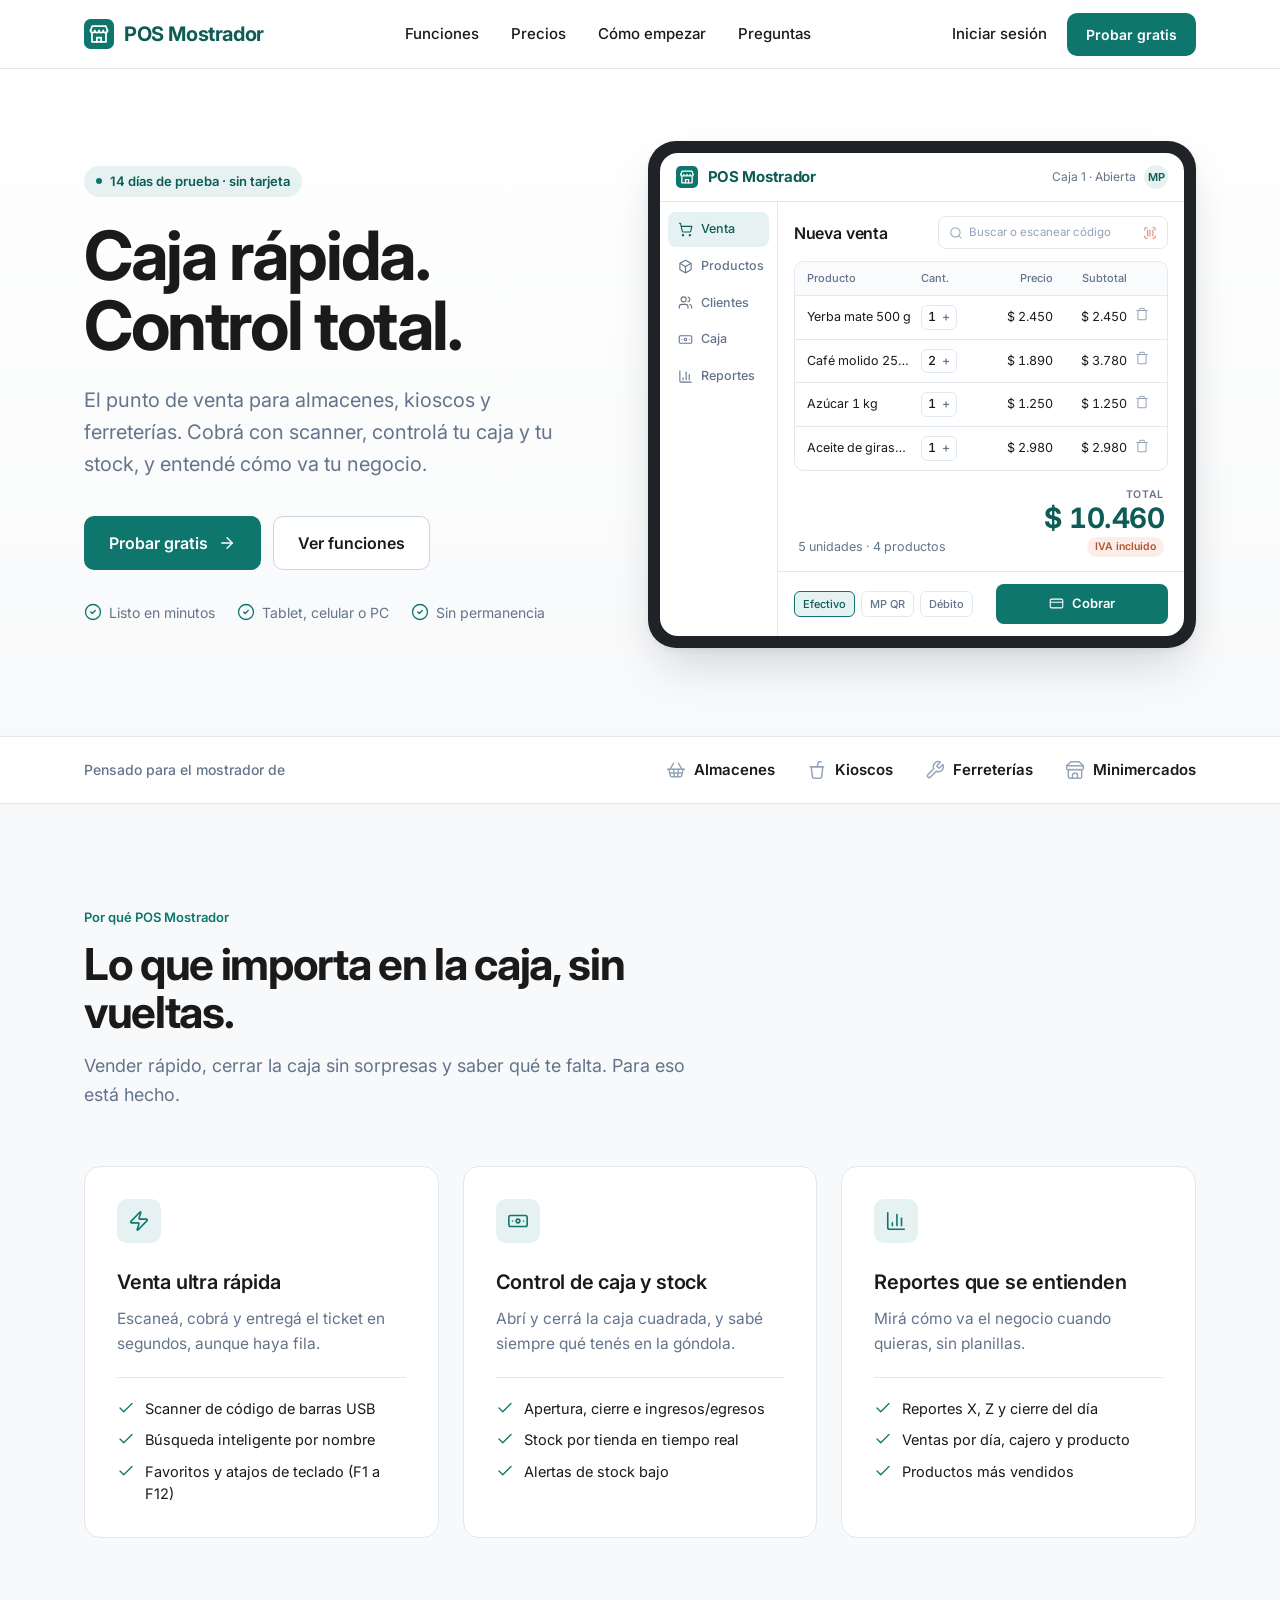
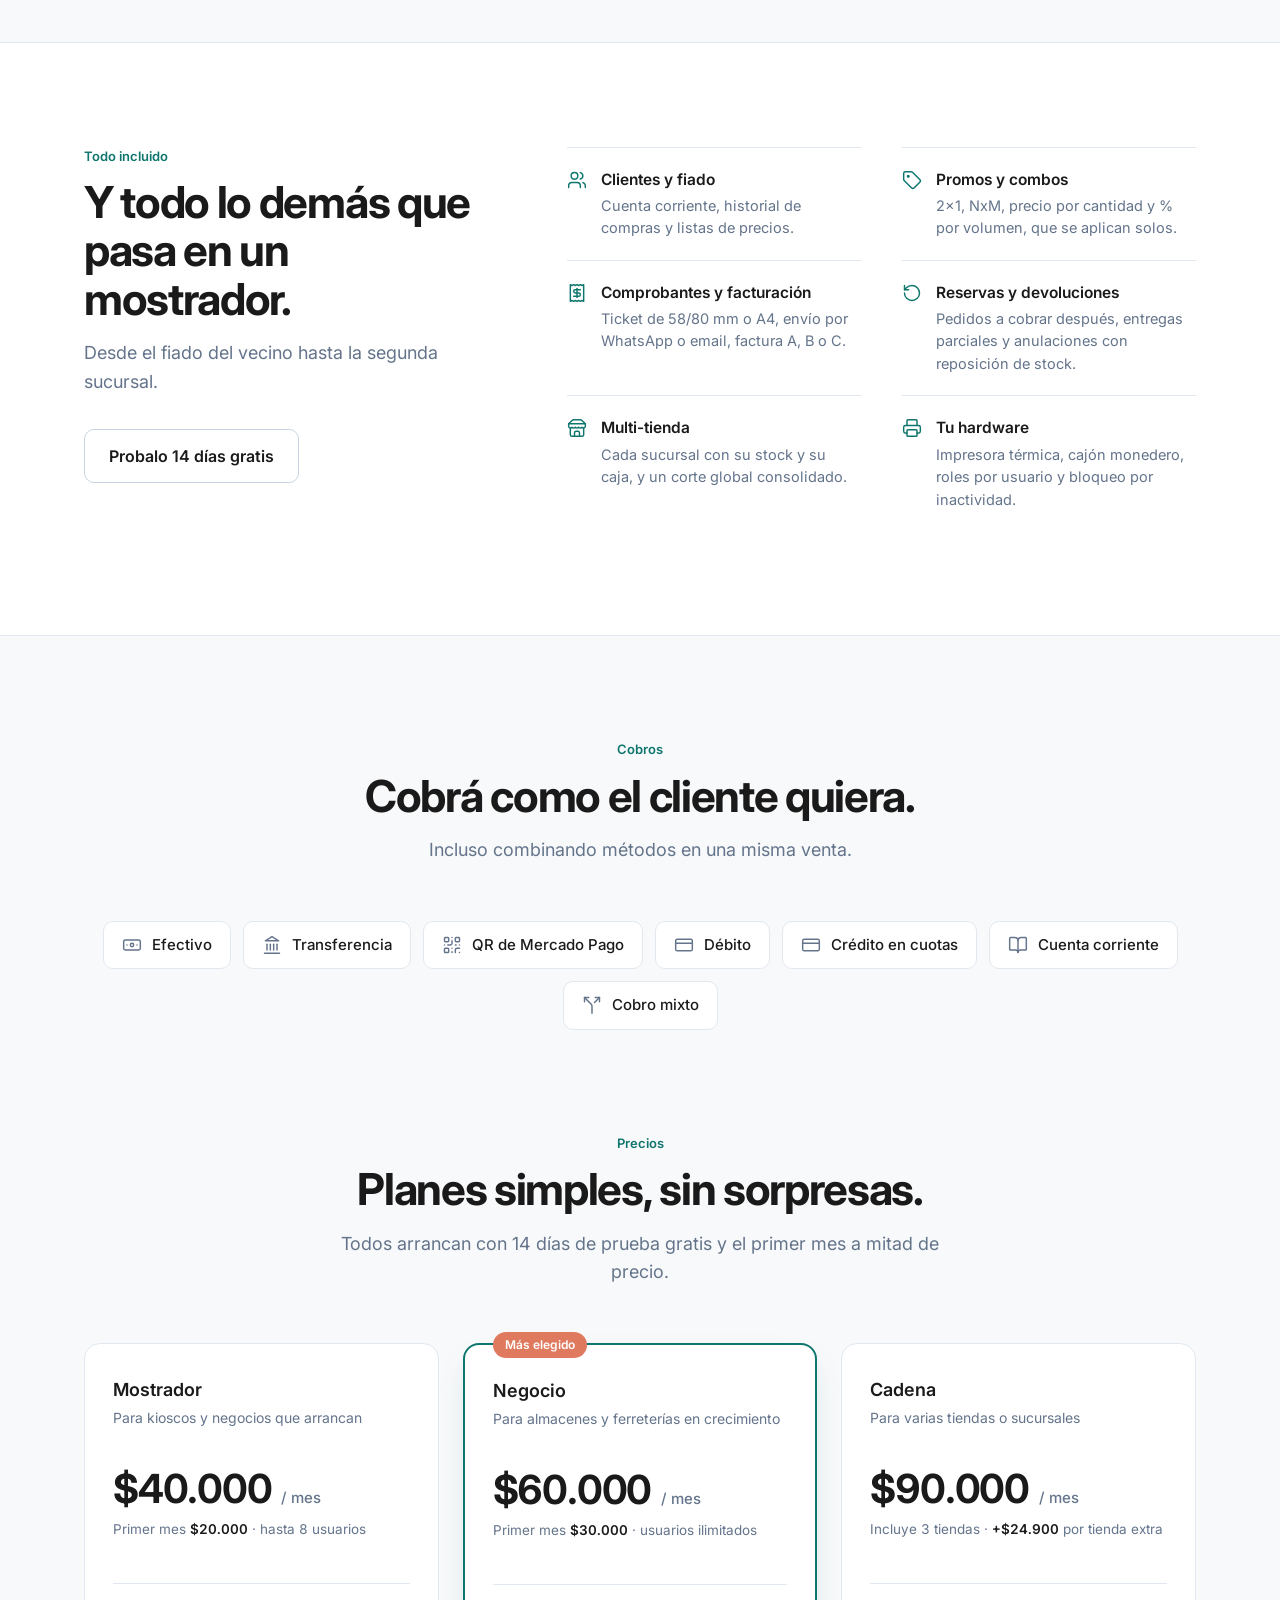
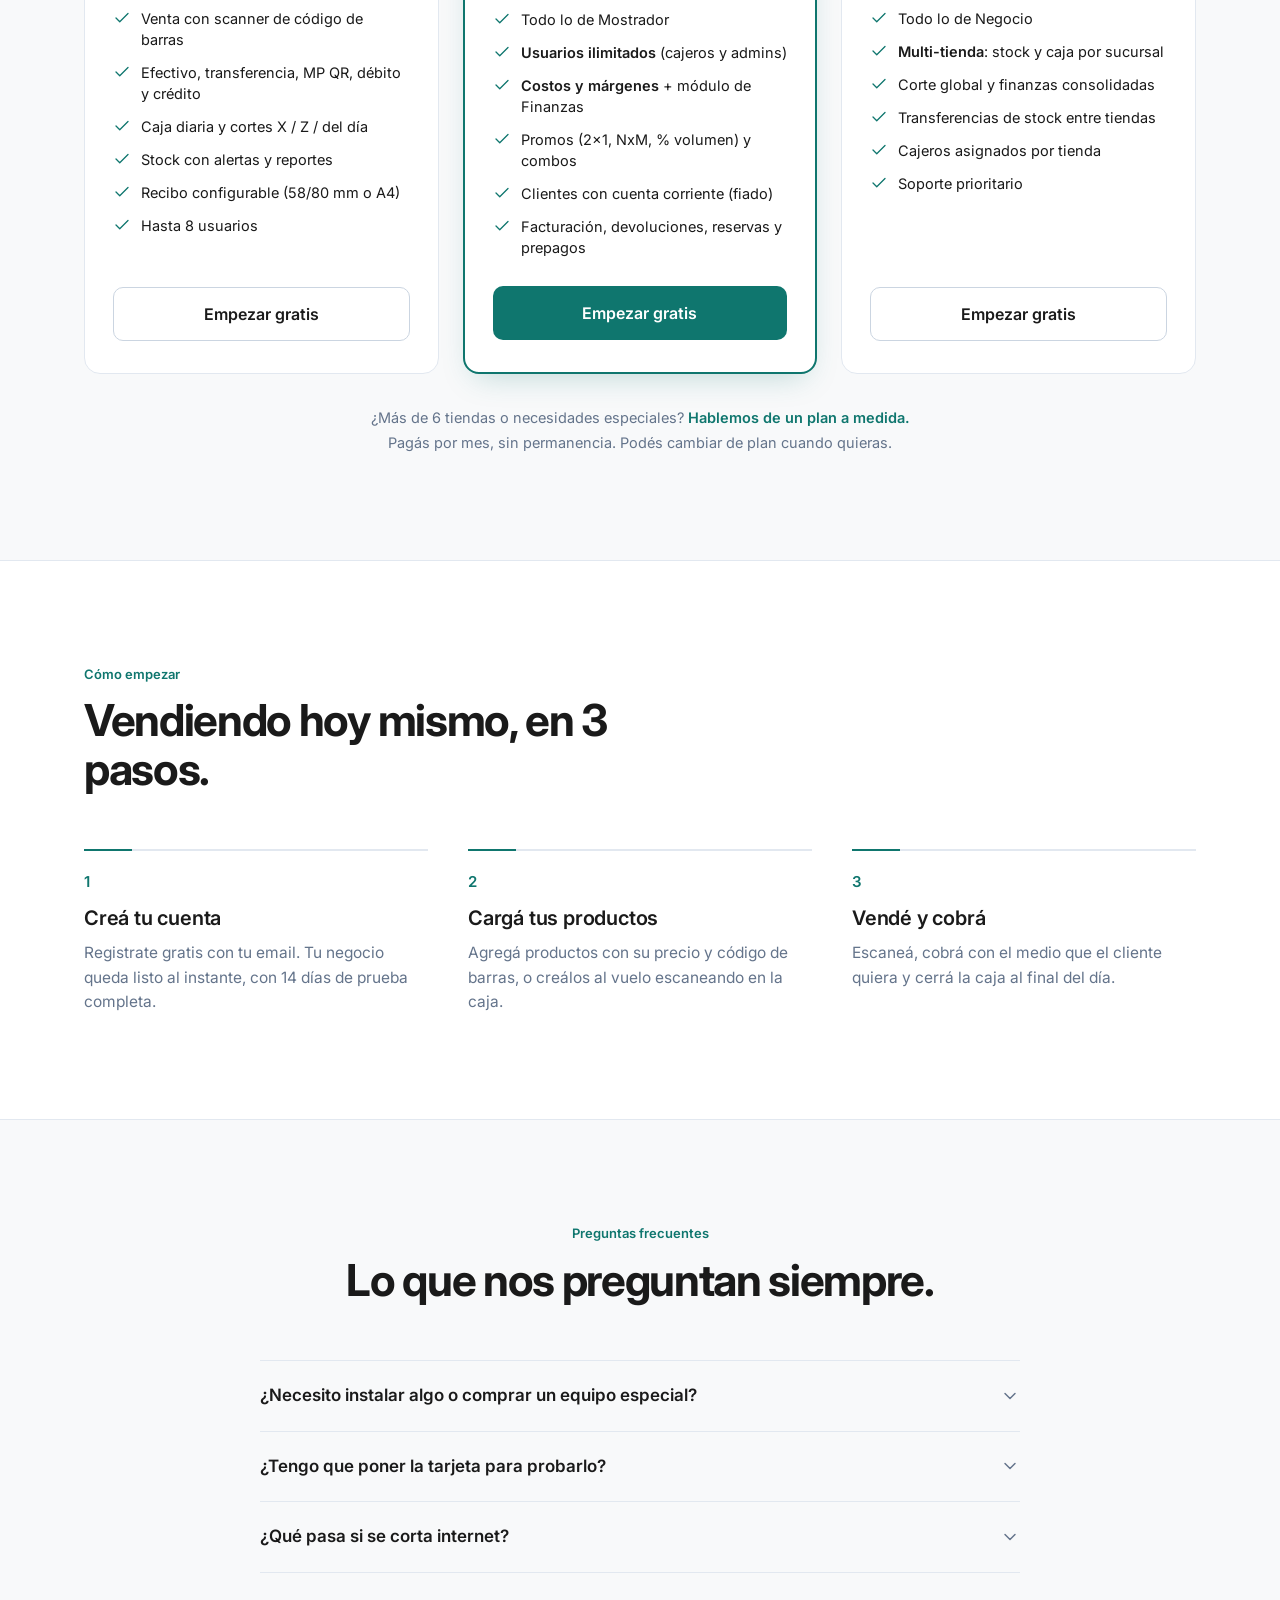
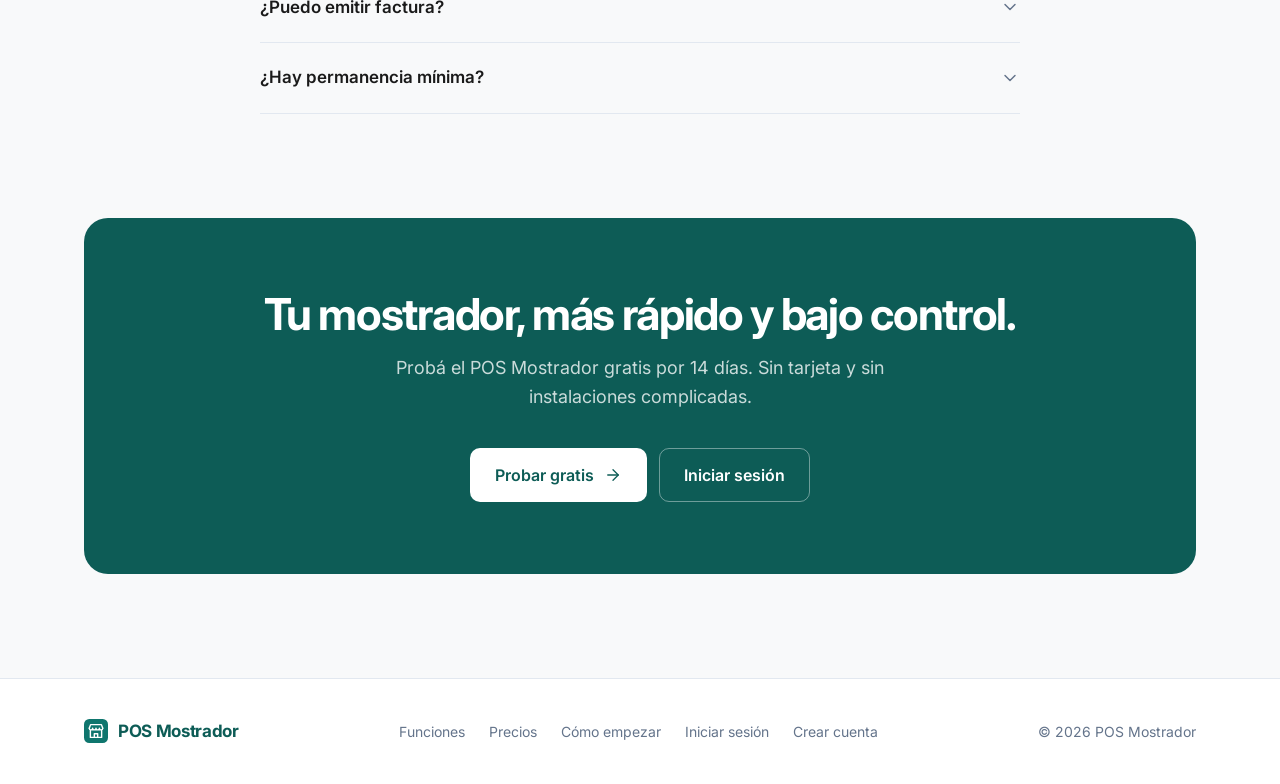
==== index.html @ 17111ec7 "Marca: volver al nombre "POS Mostrador" en landing, login, signup y manifest El plan de precios "Mos" ====
<!DOCTYPE html>
<html lang="es">
<head>
<meta charset="UTF-8">
<meta name="viewport" content="width=device-width, initial-scale=1.0">
<meta name="theme-color" content="#FFFFFF">
<meta name="color-scheme" content="light">
<meta name="description" content="POS Mostrador es el punto de venta para almacenes, kioscos, ferreterías y minimercados. Scanner de código de barras, caja, stock, reportes y facturación. 14 días de prueba sin tarjeta.">
<meta property="og:title" content="POS Mostrador — Caja rápida. Control total.">
<meta property="og:description" content="El punto de venta para tu almacén, kiosco o ferretería. Scanner, caja, stock, reportes y facturación, todo en uno.">
<title>POS Mostrador — Punto de venta para almacenes, kioscos y ferreterías</title>
<link rel="icon" type="image/svg+xml" href="icon.svg">
<link rel="manifest" href="manifest.webmanifest">
<link rel="preconnect" href="https://fonts.googleapis.com">
<link rel="preconnect" href="https://fonts.gstatic.com" crossorigin>
<link href="https://fonts.googleapis.com/css2?family=Inter:wght@400;500;600;700&display=swap" rel="stylesheet">
<style>
  *{margin:0;padding:0;box-sizing:border-box;-webkit-tap-highlight-color:transparent}
  :root{
    --primary:#0F766E;--primary-dark:#0D5C56;--primary-soft:#E6F2F1;
    --accent:#E07A5F;--accent-soft:#FBEDE8;
    --bg:#F8F9FA;--surface:#FFFFFF;
    --text:#1A1A1A;--text-2:#64748B;--text-3:#94A3B8;
    --success:#10B981;--border:#E2E8F0;
    --radius:12px;
    --shadow-sm:0 1px 2px rgba(16,24,40,.05);
    --shadow-lg:0 24px 48px -12px rgba(16,24,40,.18),0 2px 6px rgba(16,24,40,.06);
  }
  html{scroll-behavior:smooth}
  body{font-family:'Inter',system-ui,sans-serif;background:var(--bg);color:var(--text);-webkit-font-smoothing:antialiased;overflow-x:hidden;line-height:1.5}
  a{color:inherit;text-decoration:none}
  .num{font-variant-numeric:tabular-nums}
  .wrap{max-width:1160px;margin:0 auto;padding:0 24px}
  @media(max-width:600px){.wrap{padding:0 16px}}
  .ic{width:20px;height:20px;fill:none;stroke:currentColor;stroke-width:1.75;stroke-linecap:round;stroke-linejoin:round;flex-shrink:0}

  /* BUTTONS */
  .btn{display:inline-flex;align-items:center;justify-content:center;gap:10px;font-family:inherit;font-weight:600;font-size:16px;border-radius:10px;padding:14px 24px;cursor:pointer;border:1px solid transparent;transition:background .15s,border-color .15s,color .15s;white-space:nowrap}
  .btn .ic{width:18px;height:18px}
  .btn-primary{background:var(--primary);color:#fff}
  .btn-primary:hover{background:var(--primary-dark)}
  .btn-outline{background:var(--surface);color:var(--text);border-color:#CBD5E1}
  .btn-outline:hover{border-color:var(--text-2)}
  .btn-sm{font-size:14px;padding:10px 18px}
  .btn:focus-visible,a:focus-visible,summary:focus-visible{outline:2px solid var(--primary);outline-offset:3px}

  /* NAV */
  nav{position:sticky;top:0;z-index:50;background:rgba(255,255,255,.92);backdrop-filter:saturate(180%) blur(12px);-webkit-backdrop-filter:saturate(180%) blur(12px);border-bottom:1px solid var(--border)}
  .nav-in{display:flex;align-items:center;justify-content:space-between;height:68px;gap:16px}
  .brand{display:flex;align-items:center;gap:10px;font-weight:700;font-size:20px;letter-spacing:-.02em;color:var(--primary-dark);white-space:nowrap}
  @media(max-width:400px){nav .brand{font-size:17px;gap:8px}nav .brand svg{width:26px;height:26px}.nav-right .btn-sm{padding:9px 14px}}
  .brand svg{width:30px;height:30px}
  .nav-links{display:flex;align-items:center;gap:32px;font-size:15px;font-weight:500;color:var(--text)}
  .nav-links a:hover{color:var(--primary)}
  .nav-right{display:flex;align-items:center;gap:20px;font-size:15px;font-weight:500}
  .nav-right .lnk:hover{color:var(--primary)}
  @media(max-width:900px){.nav-links{display:none}}
  @media(max-width:420px){.nav-right .lnk{display:none}}

  /* HERO */
  .hero{background:linear-gradient(180deg,#fff 0%,var(--bg) 100%);padding:72px 0 88px;overflow:hidden}
  .hero-grid{display:grid;grid-template-columns:minmax(0,1fr) minmax(0,1.08fr);gap:56px;align-items:center}
  @media(max-width:980px){.hero-grid{grid-template-columns:1fr;gap:48px}.hero{padding:48px 0 64px}}
  .eyebrow{display:inline-flex;align-items:center;gap:8px;font-size:13px;font-weight:600;color:var(--primary-dark);background:var(--primary-soft);padding:6px 12px;border-radius:999px;margin-bottom:24px}
  .eyebrow .dot{width:6px;height:6px;border-radius:50%;background:var(--primary)}
  h1{font-size:clamp(40px,5.4vw,68px);font-weight:700;line-height:1.02;letter-spacing:-.035em}
  .lead{font-size:clamp(17px,1.6vw,20px);color:var(--text-2);margin-top:24px;max-width:500px;line-height:1.6}
  .cta-row{display:flex;gap:12px;flex-wrap:wrap;margin-top:36px}
  .checks{display:flex;flex-wrap:wrap;gap:10px 22px;margin-top:32px;font-size:14px;color:var(--text-2)}
  .checks span{display:inline-flex;align-items:center;gap:7px}
  .checks .ic{width:18px;height:18px;color:var(--primary)}

  /* PRODUCT MOCK (tablet) */
  .device{background:#1F2328;border-radius:28px;padding:12px;box-shadow:var(--shadow-lg);max-width:620px;margin-left:auto}
  @media(max-width:980px){.device{margin:0 auto}}
  .screen{background:#fff;border-radius:18px;overflow:hidden;font-size:12.5px;color:var(--text)}
  .s-top{display:flex;align-items:center;justify-content:space-between;padding:12px 16px;border-bottom:1px solid var(--border)}
  .s-top .brand{font-size:15px}
  .s-top .brand svg{width:22px;height:22px}
  .s-top .who{display:flex;align-items:center;gap:8px;color:var(--text-2);font-size:12px}
  .s-top .who b{width:24px;height:24px;border-radius:50%;background:var(--primary-soft);color:var(--primary-dark);display:grid;place-items:center;font-size:11px;font-weight:600}
  .s-body{display:grid;grid-template-columns:118px 1fr}
  .s-side{border-right:1px solid var(--border);padding:10px 8px;display:flex;flex-direction:column;gap:2px}
  .s-side div{display:flex;align-items:center;gap:8px;padding:8px 10px;border-radius:8px;color:var(--text-2);font-weight:500}
  .s-side div.on{background:var(--primary-soft);color:var(--primary-dark)}
  .s-side .ic{width:15px;height:15px}
  .s-main{padding:14px 16px 0;display:flex;flex-direction:column;min-width:0}
  .s-head{display:flex;align-items:center;justify-content:space-between;gap:12px;margin-bottom:12px}
  .s-head h4{font-size:16px;font-weight:600;letter-spacing:-.01em;white-space:nowrap}
  .s-search{display:flex;align-items:center;gap:6px;border:1px solid var(--border);border-radius:8px;padding:7px 10px;color:var(--text-3);font-size:11.5px;flex:1;max-width:230px;min-width:0}
  .s-search span{white-space:nowrap;overflow:hidden;text-overflow:ellipsis}
  .s-search .ic{width:14px;height:14px}
  .s-search .bc{margin-left:auto;color:var(--accent)}
  .s-table{border:1px solid var(--border);border-radius:10px;overflow:hidden}
  .s-row{display:grid;grid-template-columns:minmax(0,1fr) 62px 62px 66px 20px;align-items:center;gap:8px;padding:9px 12px;border-top:1px solid var(--border)}
  .s-row:first-child{border-top:none;background:#FAFBFC;color:var(--text-2);font-size:11px;font-weight:500;padding:8px 12px}
  .s-row .name{white-space:nowrap;overflow:hidden;text-overflow:ellipsis}
  .s-row .r{text-align:right}
  .qty{display:inline-flex;align-items:center;gap:6px;border:1px solid var(--border);border-radius:6px;padding:2px 6px;font-weight:500}
  .qty i{font-style:normal;color:var(--text-2)}
  .s-row .del{color:var(--text-3)}
  .s-row .del .ic{width:14px;height:14px}
  .s-total{display:flex;justify-content:space-between;align-items:flex-end;padding:16px 4px 14px}
  .s-total .items{color:var(--text-2)}
  .s-total .lbl{font-size:10.5px;font-weight:600;letter-spacing:.06em;color:var(--text-2);text-align:right}
  .s-total .amt{white-space:nowrap;font-size:28px;font-weight:700;color:var(--primary-dark);letter-spacing:-.02em;line-height:1.1}
  .s-total .iva{display:inline-block;margin-top:4px;font-size:10.5px;font-weight:600;color:#B4532F;background:var(--accent-soft);padding:2px 8px;border-radius:999px}
  .s-foot{display:flex;align-items:center;justify-content:space-between;gap:14px;border-top:1px solid var(--border);margin:0 -16px;padding:12px 16px}
  .s-foot .pays{display:flex;gap:6px;color:var(--text-2)}
  .s-foot .pays span{border:1px solid var(--border);border-radius:6px;padding:4px 8px;font-size:11px;font-weight:500}
  .s-foot .pays span.on{border-color:var(--primary);color:var(--primary-dark);background:var(--primary-soft)}
  .s-pay{display:flex;align-items:center;justify-content:center;gap:8px;background:var(--primary);color:#fff;font-weight:600;border-radius:8px;padding:10px 0;flex:0 0 46%;font-size:13px}
  .s-pay .ic{width:15px;height:15px}
  @media(max-width:600px){
    .device{border-radius:20px;padding:8px}.screen{border-radius:13px;font-size:11.5px}
    .s-body{grid-template-columns:1fr}.s-side{display:none}
    .s-search{display:none}
    .s-top .who .st{display:none}
    .s-total .amt{font-size:24px}
    .s-row{grid-template-columns:minmax(0,1fr) 52px 70px;gap:6px}
    .s-row .hide-sm,.s-row .del,.s-row>span:last-child:empty{display:none}
    .s-foot .pays{display:none}.s-pay{flex:1}
    .cta-row .btn{flex:1 1 auto}
  }

  /* RUBROS STRIP */
  .rubros{border-top:1px solid var(--border);border-bottom:1px solid var(--border);background:var(--surface)}
  .rubros-in{display:flex;align-items:center;justify-content:space-between;gap:16px 32px;padding-top:22px;padding-bottom:22px;flex-wrap:wrap}
  .rubros-in p{font-size:14px;color:var(--text-2);font-weight:500}
  .rubros-list{display:flex;gap:10px 32px;flex-wrap:wrap;font-weight:600;font-size:15px;color:var(--text)}
  .rubros-list span{display:inline-flex;align-items:center;gap:8px}
  .rubros-list .ic{color:var(--text-3)}

  /* SECTIONS */
  section{padding:104px 0}
  @media(max-width:700px){section{padding:72px 0}}
  .sec-head{max-width:640px;margin-bottom:56px}
  .sec-head.center{text-align:center;margin-left:auto;margin-right:auto}
  .kicker{font-size:13px;font-weight:600;color:var(--primary)}
  h2{font-size:clamp(30px,4vw,44px);font-weight:700;letter-spacing:-.03em;line-height:1.1;margin-top:12px}
  .sec-head p{color:var(--text-2);font-size:18px;margin-top:16px;line-height:1.6}

  /* 3 BENEFITS */
  .benefits{display:grid;grid-template-columns:repeat(3,1fr);gap:24px}
  @media(max-width:880px){.benefits{grid-template-columns:1fr}}
  .benefit{background:var(--surface);border:1px solid var(--border);border-radius:16px;padding:32px}
  .benefit .badge-ic{width:44px;height:44px;border-radius:10px;background:var(--primary-soft);color:var(--primary);display:grid;place-items:center}
  .benefit .badge-ic .ic{width:22px;height:22px}
  .benefit h3{font-size:20px;font-weight:600;letter-spacing:-.01em;margin:24px 0 10px}
  .benefit p{color:var(--text-2);font-size:15.5px;line-height:1.6}
  .benefit ul{list-style:none;margin-top:20px;padding-top:20px;border-top:1px solid var(--border);display:grid;gap:10px}
  .benefit li{display:flex;gap:10px;font-size:14.5px;color:var(--text)}
  .benefit li .ic{width:18px;height:18px;color:var(--primary);margin-top:1px}

  /* ALL FEATURES */
  .all{background:var(--surface);border-top:1px solid var(--border);border-bottom:1px solid var(--border)}
  .all-grid{display:grid;grid-template-columns:minmax(0,.8fr) minmax(0,1.2fr);gap:64px}
  @media(max-width:880px){.all-grid{grid-template-columns:1fr;gap:40px}}
  .all-grid .sec-head{margin-bottom:0}
  .all-grid .sec-head .btn{margin-top:32px}
  .feat-list{display:grid;grid-template-columns:1fr 1fr;gap:0 40px}
  @media(max-width:600px){.feat-list{grid-template-columns:1fr}}
  .feat{display:flex;gap:14px;padding:20px 0;border-top:1px solid var(--border)}
  .feat .ic{color:var(--primary);margin-top:2px}
  .feat h4{font-size:15.5px;font-weight:600}
  .feat p{font-size:14.5px;color:var(--text-2);margin-top:4px;line-height:1.55}

  /* PAYMENTS */
  .pays-row{display:flex;flex-wrap:wrap;gap:12px;justify-content:center}
  .pay{display:inline-flex;align-items:center;gap:10px;background:var(--surface);border:1px solid var(--border);border-radius:10px;padding:12px 18px;font-size:15px;font-weight:500}
  .pay .ic{color:var(--text-2)}

  /* PRICING */
  .price-grid{display:grid;grid-template-columns:repeat(3,1fr);gap:24px;align-items:stretch}
  @media(max-width:920px){.price-grid{grid-template-columns:1fr;max-width:440px;margin:0 auto}}
  .price{background:var(--surface);border:1px solid var(--border);border-radius:16px;padding:32px 28px;display:flex;flex-direction:column;position:relative}
  .price.pop{border:2px solid var(--primary);box-shadow:0 12px 32px -12px rgba(15,118,110,.28)}
  .price-pop{position:absolute;top:-13px;left:28px;background:var(--accent);color:#fff;font-size:12px;font-weight:600;padding:4px 12px;border-radius:999px}
  .price-name{font-size:18px;font-weight:600}
  .price-for{font-size:14px;color:var(--text-2);margin-top:4px;min-height:42px}
  .price-amt{font-size:40px;font-weight:700;letter-spacing:-.03em;margin-top:20px;line-height:1}
  .price-amt small{font-size:15px;font-weight:500;color:var(--text-2);letter-spacing:0}
  .price-note{font-size:13.5px;color:var(--text-2);margin-top:10px;min-height:40px}
  .price-note b{color:var(--text);font-weight:600}
  .price ul{list-style:none;margin:24px 0 28px;padding-top:24px;border-top:1px solid var(--border);flex:1;display:grid;gap:12px;align-content:start}
  .price li{display:flex;gap:10px;font-size:14.5px;line-height:1.45}
  .price li .ic{width:18px;height:18px;color:var(--primary);margin-top:1px}
  .price li b{font-weight:600}
  .price .btn{width:100%}
  .price-foot{text-align:center;color:var(--text-2);font-size:14.5px;margin-top:32px;line-height:1.7}
  .price-foot a{color:var(--primary);font-weight:600}
  .price-foot a:hover{text-decoration:underline}

  /* STEPS */
  .steps{display:grid;grid-template-columns:repeat(3,1fr);gap:40px;counter-reset:s}
  @media(max-width:820px){.steps{grid-template-columns:1fr;gap:32px}}
  .step{border-top:2px solid var(--border);padding-top:24px;position:relative}
  .step::before{counter-increment:s;content:counter(s);position:absolute;top:-2px;left:0;width:48px;border-top:2px solid var(--primary);padding-top:20px;font-size:15px;font-weight:600;color:var(--primary)}
  .step h3{font-size:20px;font-weight:600;letter-spacing:-.01em;margin-top:28px}
  .step p{color:var(--text-2);font-size:15.5px;margin-top:8px;line-height:1.6}

  /* FAQ */
  .faq{max-width:760px;margin:0 auto}
  .faq details{border-top:1px solid var(--border)}
  .faq details:last-child{border-bottom:1px solid var(--border)}
  .faq summary{list-style:none;cursor:pointer;display:flex;justify-content:space-between;align-items:center;gap:16px;padding:22px 0;font-size:17px;font-weight:600}
  .faq summary::-webkit-details-marker{display:none}
  .faq summary .ic{color:var(--text-2);transition:transform .2s}
  .faq details[open] summary .ic{transform:rotate(180deg)}
  .faq details p{color:var(--text-2);font-size:15.5px;line-height:1.65;padding:0 40px 24px 0}

  /* FINAL CTA */
  .final{background:var(--primary-dark);color:#fff;border-radius:24px;padding:72px 32px;text-align:center}
  .final h2{color:#fff;margin-top:0}
  .final p{color:rgba(255,255,255,.78);font-size:18px;margin:16px auto 0;max-width:520px;line-height:1.6}
  .final .cta-row{justify-content:center}
  .final .btn-primary{background:#fff;color:var(--primary-dark)}
  .final .btn-primary:hover{background:#F1F5F4}
  .final .btn-outline{background:transparent;color:#fff;border-color:rgba(255,255,255,.4)}
  .final .btn-outline:hover{border-color:#fff}
  @media(max-width:600px){.final{padding:56px 20px;border-radius:18px}}

  footer{border-top:1px solid var(--border);padding:40px 0;background:var(--surface)}
  .foot-in{display:flex;justify-content:space-between;align-items:center;gap:20px;flex-wrap:wrap;color:var(--text-2);font-size:14px}
  .foot-in .brand{font-size:17px}
  .foot-in .brand svg{width:24px;height:24px}
  .foot-links{display:flex;gap:24px;flex-wrap:wrap}
  .foot-links a:hover{color:var(--text)}
</style>
</head>
<body>

<!-- Iconos (trazos estilo Lucide) -->
<svg width="0" height="0" style="position:absolute" aria-hidden="true">
  <symbol id="logo" viewBox="0 0 512 512"><rect width="512" height="512" rx="112" fill="#0F766E"/><g fill="none" stroke="#fff" stroke-width="30" stroke-linecap="round" stroke-linejoin="round"><path d="M112 196 L140 120 H372 L400 196"/><path d="M112 196 a36 36 0 0 0 72 0 a36 36 0 0 0 72 0 a36 36 0 0 0 72 0 a36 36 0 0 0 72 0"/><path d="M136 244 V392 H376 V244"/><path d="M220 392 V316 H292 V392"/></g></symbol>
  <symbol id="i-arrow" viewBox="0 0 24 24"><path d="M5 12h14"/><path d="m12 5 7 7-7 7"/></symbol>
  <symbol id="i-check" viewBox="0 0 24 24"><path d="M20 6 9 17l-5-5"/></symbol>
  <symbol id="i-check-circle" viewBox="0 0 24 24"><circle cx="12" cy="12" r="10"/><path d="m9 12 2 2 4-4"/></symbol>
  <symbol id="i-chevron" viewBox="0 0 24 24"><path d="m6 9 6 6 6-6"/></symbol>
  <symbol id="i-search" viewBox="0 0 24 24"><circle cx="11" cy="11" r="8"/><path d="m21 21-4.3-4.3"/></symbol>
  <symbol id="i-scan" viewBox="0 0 24 24"><path d="M3 7V5a2 2 0 0 1 2-2h2"/><path d="M17 3h2a2 2 0 0 1 2 2v2"/><path d="M21 17v2a2 2 0 0 1-2 2h-2"/><path d="M7 21H5a2 2 0 0 1-2-2v-2"/><path d="M8 7v10"/><path d="M12 7v10"/><path d="M17 7v10"/></symbol>
  <symbol id="i-zap" viewBox="0 0 24 24"><path d="M4 14a1 1 0 0 1-.78-1.63l9.9-10.2a.5.5 0 0 1 .86.46l-1.92 6.02A1 1 0 0 0 13 10h7a1 1 0 0 1 .78 1.63l-9.9 10.2a.5.5 0 0 1-.86-.46l1.92-6.02A1 1 0 0 0 11 14z"/></symbol>
  <symbol id="i-cart" viewBox="0 0 24 24"><circle cx="8" cy="21" r="1"/><circle cx="19" cy="21" r="1"/><path d="M2.05 2.05h2l2.66 12.42a2 2 0 0 0 2 1.58h9.78a2 2 0 0 0 1.95-1.57l1.65-7.43H5.12"/></symbol>
  <symbol id="i-box" viewBox="0 0 24 24"><path d="M11 21.73a2 2 0 0 0 2 0l7-4A2 2 0 0 0 21 16V8a2 2 0 0 0-1-1.73l-7-4a2 2 0 0 0-2 0l-7 4A2 2 0 0 0 3 8v8a2 2 0 0 0 1 1.73z"/><path d="M12 22V12"/><path d="m3.3 7 7.7 4.73a2 2 0 0 0 2 0L20.7 7"/></symbol>
  <symbol id="i-users" viewBox="0 0 24 24"><path d="M16 21v-2a4 4 0 0 0-4-4H6a4 4 0 0 0-4 4v2"/><circle cx="9" cy="7" r="4"/><path d="M22 21v-2a4 4 0 0 0-3-3.87"/><path d="M16 3.13a4 4 0 0 1 0 7.75"/></symbol>
  <symbol id="i-cash" viewBox="0 0 24 24"><rect width="20" height="12" x="2" y="6" rx="2"/><circle cx="12" cy="12" r="2"/><path d="M6 12h.01M18 12h.01"/></symbol>
  <symbol id="i-chart" viewBox="0 0 24 24"><path d="M3 3v16a2 2 0 0 0 2 2h16"/><path d="M18 17V9"/><path d="M13 17V5"/><path d="M8 17v-3"/></symbol>
  <symbol id="i-tag" viewBox="0 0 24 24"><path d="M12.59 2.59A2 2 0 0 0 11.17 2H4a2 2 0 0 0-2 2v7.17a2 2 0 0 0 .59 1.42l8.7 8.7a2.43 2.43 0 0 0 3.42 0l6.58-6.58a2.43 2.43 0 0 0 0-3.42z"/><circle cx="7.5" cy="7.5" r="1"/></symbol>
  <symbol id="i-receipt" viewBox="0 0 24 24"><path d="M4 2v20l2-1 2 1 2-1 2 1 2-1 2 1 2-1 2 1V2l-2 1-2-1-2 1-2-1-2 1-2-1-2 1Z"/><path d="M16 8h-6a2 2 0 1 0 0 4h4a2 2 0 1 1 0 4H8"/><path d="M12 17.5v-11"/></symbol>
  <symbol id="i-undo" viewBox="0 0 24 24"><path d="M3 12a9 9 0 1 0 9-9 9.75 9.75 0 0 0-6.74 2.74L3 8"/><path d="M3 3v5h5"/></symbol>
  <symbol id="i-store" viewBox="0 0 24 24"><path d="m2 7 4.41-4.41A2 2 0 0 1 7.83 2h8.34a2 2 0 0 1 1.42.59L22 7"/><path d="M4 12v8a2 2 0 0 0 2 2h12a2 2 0 0 0 2-2v-8"/><path d="M15 22v-4a2 2 0 0 0-2-2h-2a2 2 0 0 0-2 2v4"/><path d="M2 7h20"/><path d="M22 7v3a2 2 0 0 1-2 2 2.7 2.7 0 0 1-2-1 2.7 2.7 0 0 1-2 1 2.7 2.7 0 0 1-2-1 2.7 2.7 0 0 1-2 1 2.7 2.7 0 0 1-2-1 2.7 2.7 0 0 1-2 1 2.7 2.7 0 0 1-2-1 2.7 2.7 0 0 1-2 1 2 2 0 0 1-2-2V7"/></symbol>
  <symbol id="i-printer" viewBox="0 0 24 24"><path d="M6 18H4a2 2 0 0 1-2-2v-5a2 2 0 0 1 2-2h16a2 2 0 0 1 2 2v5a2 2 0 0 1-2 2h-2"/><path d="M6 9V3a1 1 0 0 1 1-1h10a1 1 0 0 1 1 1v6"/><rect x="6" y="14" width="12" height="8" rx="1"/></symbol>
  <symbol id="i-card" viewBox="0 0 24 24"><rect width="20" height="14" x="2" y="5" rx="2"/><path d="M2 10h20"/></symbol>
  <symbol id="i-bank" viewBox="0 0 24 24"><path d="M3 22h18"/><path d="M6 18v-7"/><path d="M10 18v-7"/><path d="M14 18v-7"/><path d="M18 18v-7"/><path d="M12 2 20 7H4z"/></symbol>
  <symbol id="i-qr" viewBox="0 0 24 24"><rect width="5" height="5" x="3" y="3" rx="1"/><rect width="5" height="5" x="16" y="3" rx="1"/><rect width="5" height="5" x="3" y="16" rx="1"/><path d="M21 16h-3a2 2 0 0 0-2 2v3"/><path d="M21 21v.01"/><path d="M12 7v3a2 2 0 0 1-2 2H7"/><path d="M3 12h.01"/><path d="M12 3h.01"/><path d="M12 16v.01"/><path d="M16 12h1"/><path d="M21 12v.01"/><path d="M12 21v-1"/></symbol>
  <symbol id="i-book" viewBox="0 0 24 24"><path d="M12 7v14"/><path d="M3 18a1 1 0 0 1-1-1V4a1 1 0 0 1 1-1h5a4 4 0 0 1 4 4 4 4 0 0 1 4-4h5a1 1 0 0 1 1 1v13a1 1 0 0 1-1 1h-6a3 3 0 0 0-3 3 3 3 0 0 0-3-3z"/></symbol>
  <symbol id="i-split" viewBox="0 0 24 24"><path d="M16 3h5v5"/><path d="M8 3H3v5"/><path d="M12 22v-8.3a4 4 0 0 0-1.17-2.87L3 3"/><path d="m15 9 6-6"/></symbol>
  <symbol id="i-trash" viewBox="0 0 24 24"><path d="M3 6h18"/><path d="M19 6v14c0 1-1 2-2 2H7c-1 0-2-1-2-2V6"/><path d="M8 6V4c0-1 1-2 2-2h4c1 0 2 1 2 2v2"/></symbol>
  <symbol id="i-wrench" viewBox="0 0 24 24"><path d="M14.7 6.3a1 1 0 0 0 0 1.4l1.6 1.6a1 1 0 0 0 1.4 0l3.77-3.77a6 6 0 0 1-7.94 7.94l-6.91 6.91a2.12 2.12 0 0 1-3-3l6.91-6.91a6 6 0 0 1 7.94-7.94l-3.76 3.76z"/></symbol>
  <symbol id="i-basket" viewBox="0 0 24 24"><path d="m15 11-1 9"/><path d="m19 11-4-7"/><path d="M2 11h20"/><path d="m3.5 11 1.6 7.4a2 2 0 0 0 2 1.6h9.8a2 2 0 0 0 2-1.6l1.7-7.4"/><path d="M4.5 15.5h15"/><path d="m5 11 4-7"/><path d="m9 11 1 9"/></symbol>
  <symbol id="i-cup" viewBox="0 0 24 24"><path d="M5 8h14l-1.5 12.2a2 2 0 0 1-2 1.8h-7a2 2 0 0 1-2-1.8z"/><path d="M4 8h16"/><path d="M12 8 14 2h3"/></symbol>
</svg>

<nav>
  <div class="wrap nav-in">
    <a class="brand" href="#" aria-label="POS Mostrador — inicio"><svg aria-hidden="true"><use href="#logo"/></svg>POS Mostrador</a>
    <div class="nav-links">
      <a href="#funciones">Funciones</a>
      <a href="#precios">Precios</a>
      <a href="#como">Cómo empezar</a>
      <a href="#faq">Preguntas</a>
    </div>
    <div class="nav-right">
      <a class="lnk" href="login.html">Iniciar sesión</a>
      <a class="btn btn-primary btn-sm" href="signup.html">Probar gratis</a>
    </div>
  </div>
</nav>

<header class="hero">
  <div class="wrap hero-grid">
    <div>
      <span class="eyebrow"><span class="dot"></span>14 días de prueba · sin tarjeta</span>
      <h1>Caja rápida.<br>Control total.</h1>
      <p class="lead">El punto de venta para almacenes, kioscos y ferreterías. Cobrá con scanner, controlá tu caja y tu stock, y entendé cómo va tu negocio.</p>
      <div class="cta-row">
        <a class="btn btn-primary" href="signup.html">Probar gratis <svg class="ic"><use href="#i-arrow"/></svg></a>
        <a class="btn btn-outline" href="#funciones">Ver funciones</a>
      </div>
      <div class="checks">
        <span><svg class="ic"><use href="#i-check-circle"/></svg>Listo en minutos</span>
        <span><svg class="ic"><use href="#i-check-circle"/></svg>Tablet, celular o PC</span>
        <span><svg class="ic"><use href="#i-check-circle"/></svg>Sin permanencia</span>
      </div>
    </div>

    <!-- Mock de la pantalla de venta (HTML, no imagen) -->
    <div class="device" role="img" aria-label="Pantalla de venta del POS Mostrador con un carrito de 4 productos y total de $10.460">
      <div class="screen" aria-hidden="true">
        <div class="s-top">
          <div class="brand"><svg><use href="#logo"/></svg>POS Mostrador</div>
          <div class="who"><span class="st">Caja 1 · Abierta</span> <b>MP</b></div>
        </div>
        <div class="s-body">
          <div class="s-side">
            <div class="on"><svg class="ic"><use href="#i-cart"/></svg>Venta</div>
            <div><svg class="ic"><use href="#i-box"/></svg>Productos</div>
            <div><svg class="ic"><use href="#i-users"/></svg>Clientes</div>
            <div><svg class="ic"><use href="#i-cash"/></svg>Caja</div>
            <div><svg class="ic"><use href="#i-chart"/></svg>Reportes</div>
          </div>
          <div class="s-main">
            <div class="s-head">
              <h4>Nueva venta</h4>
              <div class="s-search"><svg class="ic"><use href="#i-search"/></svg><span>Buscar o escanear código</span><svg class="ic bc"><use href="#i-scan"/></svg></div>
            </div>
            <div class="s-table num">
              <div class="s-row"><span>Producto</span><span>Cant.</span><span class="r hide-sm">Precio</span><span class="r">Subtotal</span><span></span></div>
              <div class="s-row"><span class="name">Yerba mate 500 g</span><span><span class="qty">1 <i>+</i></span></span><span class="r hide-sm">$ 2.450</span><span class="r">$ 2.450</span><span class="del"><svg class="ic"><use href="#i-trash"/></svg></span></div>
              <div class="s-row"><span class="name">Café molido 250 g</span><span><span class="qty">2 <i>+</i></span></span><span class="r hide-sm">$ 1.890</span><span class="r">$ 3.780</span><span class="del"><svg class="ic"><use href="#i-trash"/></svg></span></div>
              <div class="s-row"><span class="name">Azúcar 1 kg</span><span><span class="qty">1 <i>+</i></span></span><span class="r hide-sm">$ 1.250</span><span class="r">$ 1.250</span><span class="del"><svg class="ic"><use href="#i-trash"/></svg></span></div>
              <div class="s-row"><span class="name">Aceite de girasol 900 ml</span><span><span class="qty">1 <i>+</i></span></span><span class="r hide-sm">$ 2.980</span><span class="r">$ 2.980</span><span class="del"><svg class="ic"><use href="#i-trash"/></svg></span></div>
            </div>
            <div class="s-total num">
              <span class="items">5 unidades · 4 productos</span>
              <div>
                <div class="lbl">TOTAL</div>
                <div class="amt">$ 10.460</div>
                <div style="text-align:right"><span class="iva">IVA incluido</span></div>
              </div>
            </div>
            <div class="s-foot">
              <div class="pays"><span class="on">Efectivo</span><span>MP QR</span><span>Débito</span></div>
              <div class="s-pay"><svg class="ic"><use href="#i-card"/></svg>Cobrar</div>
            </div>
          </div>
        </div>
      </div>
    </div>
  </div>
</header>

<div class="rubros">
  <div class="wrap rubros-in">
    <p>Pensado para el mostrador de</p>
    <div class="rubros-list">
      <span><svg class="ic"><use href="#i-basket"/></svg>Almacenes</span>
      <span><svg class="ic"><use href="#i-cup"/></svg>Kioscos</span>
      <span><svg class="ic"><use href="#i-wrench"/></svg>Ferreterías</span>
      <span><svg class="ic"><use href="#i-store"/></svg>Minimercados</span>
    </div>
  </div>
</div>

<section id="funciones">
  <div class="wrap">
    <div class="sec-head">
      <div class="kicker">Por qué POS Mostrador</div>
      <h2>Lo que importa en la caja, sin vueltas.</h2>
      <p>Vender rápido, cerrar la caja sin sorpresas y saber qué te falta. Para eso está hecho.</p>
    </div>

    <div class="benefits">
      <div class="benefit">
        <div class="badge-ic"><svg class="ic"><use href="#i-zap"/></svg></div>
        <h3>Venta ultra rápida</h3>
        <p>Escaneá, cobrá y entregá el ticket en segundos, aunque haya fila.</p>
        <ul>
          <li><svg class="ic"><use href="#i-check"/></svg>Scanner de código de barras USB</li>
          <li><svg class="ic"><use href="#i-check"/></svg>Búsqueda inteligente por nombre</li>
          <li><svg class="ic"><use href="#i-check"/></svg>Favoritos y atajos de teclado (F1 a F12)</li>
        </ul>
      </div>
      <div class="benefit">
        <div class="badge-ic"><svg class="ic"><use href="#i-cash"/></svg></div>
        <h3>Control de caja y stock</h3>
        <p>Abrí y cerrá la caja cuadrada, y sabé siempre qué tenés en la góndola.</p>
        <ul>
          <li><svg class="ic"><use href="#i-check"/></svg>Apertura, cierre e ingresos/egresos</li>
          <li><svg class="ic"><use href="#i-check"/></svg>Stock por tienda en tiempo real</li>
          <li><svg class="ic"><use href="#i-check"/></svg>Alertas de stock bajo</li>
        </ul>
      </div>
      <div class="benefit">
        <div class="badge-ic"><svg class="ic"><use href="#i-chart"/></svg></div>
        <h3>Reportes que se entienden</h3>
        <p>Mirá cómo va el negocio cuando quieras, sin planillas.</p>
        <ul>
          <li><svg class="ic"><use href="#i-check"/></svg>Reportes X, Z y cierre del día</li>
          <li><svg class="ic"><use href="#i-check"/></svg>Ventas por día, cajero y producto</li>
          <li><svg class="ic"><use href="#i-check"/></svg>Productos más vendidos</li>
        </ul>
      </div>
    </div>
  </div>
</section>

<section class="all">
  <div class="wrap all-grid">
    <div class="sec-head">
      <div class="kicker">Todo incluido</div>
      <h2>Y todo lo demás que pasa en un mostrador.</h2>
      <p>Desde el fiado del vecino hasta la segunda sucursal.</p>
      <a class="btn btn-outline" href="signup.html">Probalo 14 días gratis</a>
    </div>
    <div class="feat-list">
      <div class="feat"><svg class="ic"><use href="#i-users"/></svg><div><h4>Clientes y fiado</h4><p>Cuenta corriente, historial de compras y listas de precios.</p></div></div>
      <div class="feat"><svg class="ic"><use href="#i-tag"/></svg><div><h4>Promos y combos</h4><p>2x1, NxM, precio por cantidad y % por volumen, que se aplican solos.</p></div></div>
      <div class="feat"><svg class="ic"><use href="#i-receipt"/></svg><div><h4>Comprobantes y facturación</h4><p>Ticket de 58/80 mm o A4, envío por WhatsApp o email, factura A, B o C.</p></div></div>
      <div class="feat"><svg class="ic"><use href="#i-undo"/></svg><div><h4>Reservas y devoluciones</h4><p>Pedidos a cobrar después, entregas parciales y anulaciones con reposición de stock.</p></div></div>
      <div class="feat"><svg class="ic"><use href="#i-store"/></svg><div><h4>Multi-tienda</h4><p>Cada sucursal con su stock y su caja, y un corte global consolidado.</p></div></div>
      <div class="feat"><svg class="ic"><use href="#i-printer"/></svg><div><h4>Tu hardware</h4><p>Impresora térmica, cajón monedero, roles por usuario y bloqueo por inactividad.</p></div></div>
    </div>
  </div>
</section>

<section>
  <div class="wrap">
    <div class="sec-head center">
      <div class="kicker">Cobros</div>
      <h2>Cobrá como el cliente quiera.</h2>
      <p>Incluso combinando métodos en una misma venta.</p>
    </div>
    <div class="pays-row">
      <div class="pay"><svg class="ic"><use href="#i-cash"/></svg>Efectivo</div>
      <div class="pay"><svg class="ic"><use href="#i-bank"/></svg>Transferencia</div>
      <div class="pay"><svg class="ic"><use href="#i-qr"/></svg>QR de Mercado Pago</div>
      <div class="pay"><svg class="ic"><use href="#i-card"/></svg>Débito</div>
      <div class="pay"><svg class="ic"><use href="#i-card"/></svg>Crédito en cuotas</div>
      <div class="pay"><svg class="ic"><use href="#i-book"/></svg>Cuenta corriente</div>
      <div class="pay"><svg class="ic"><use href="#i-split"/></svg>Cobro mixto</div>
    </div>
  </div>
</section>

<section id="precios" style="padding-top:0">
  <div class="wrap">
    <div class="sec-head center">
      <div class="kicker">Precios</div>
      <h2>Planes simples, sin sorpresas.</h2>
      <p>Todos arrancan con 14 días de prueba gratis y el primer mes a mitad de precio.</p>
    </div>

    <div class="price-grid">
      <div class="price">
        <div class="price-name">Mostrador</div>
        <div class="price-for">Para kioscos y negocios que arrancan</div>
        <div class="price-amt num">$40.000 <small>/ mes</small></div>
        <div class="price-note num">Primer mes <b>$20.000</b> · hasta 8 usuarios</div>
        <ul>
          <li><svg class="ic"><use href="#i-check"/></svg>Venta con scanner de código de barras</li>
          <li><svg class="ic"><use href="#i-check"/></svg>Efectivo, transferencia, MP QR, débito y crédito</li>
          <li><svg class="ic"><use href="#i-check"/></svg>Caja diaria y cortes X / Z / del día</li>
          <li><svg class="ic"><use href="#i-check"/></svg>Stock con alertas y reportes</li>
          <li><svg class="ic"><use href="#i-check"/></svg>Recibo configurable (58/80 mm o A4)</li>
          <li><svg class="ic"><use href="#i-check"/></svg>Hasta 8 usuarios</li>
        </ul>
        <a class="btn btn-outline" href="signup.html">Empezar gratis</a>
      </div>

      <div class="price pop">
        <div class="price-pop">Más elegido</div>
        <div class="price-name">Negocio</div>
        <div class="price-for">Para almacenes y ferreterías en crecimiento</div>
        <div class="price-amt num">$60.000 <small>/ mes</small></div>
        <div class="price-note num">Primer mes <b>$30.000</b> · usuarios ilimitados</div>
        <ul>
          <li><svg class="ic"><use href="#i-check"/></svg>Todo lo de Mostrador</li>
          <li><svg class="ic"><use href="#i-check"/></svg><span><b>Usuarios ilimitados</b> (cajeros y admins)</span></li>
          <li><svg class="ic"><use href="#i-check"/></svg><span><b>Costos y márgenes</b> + módulo de Finanzas</span></li>
          <li><svg class="ic"><use href="#i-check"/></svg>Promos (2x1, NxM, % volumen) y combos</li>
          <li><svg class="ic"><use href="#i-check"/></svg>Clientes con cuenta corriente (fiado)</li>
          <li><svg class="ic"><use href="#i-check"/></svg>Facturación, devoluciones, reservas y prepagos</li>
        </ul>
        <a class="btn btn-primary" href="signup.html">Empezar gratis</a>
      </div>

      <div class="price">
        <div class="price-name">Cadena</div>
        <div class="price-for">Para varias tiendas o sucursales</div>
        <div class="price-amt num">$90.000 <small>/ mes</small></div>
        <div class="price-note num">Incluye 3 tiendas · <b>+$24.900</b> por tienda extra</div>
        <ul>
          <li><svg class="ic"><use href="#i-check"/></svg>Todo lo de Negocio</li>
          <li><svg class="ic"><use href="#i-check"/></svg><span><b>Multi-tienda</b>: stock y caja por sucursal</span></li>
          <li><svg class="ic"><use href="#i-check"/></svg>Corte global y finanzas consolidadas</li>
          <li><svg class="ic"><use href="#i-check"/></svg>Transferencias de stock entre tiendas</li>
          <li><svg class="ic"><use href="#i-check"/></svg>Cajeros asignados por tienda</li>
          <li><svg class="ic"><use href="#i-check"/></svg>Soporte prioritario</li>
        </ul>
        <a class="btn btn-outline" href="signup.html">Empezar gratis</a>
      </div>
    </div>

    <div class="price-foot">
      ¿Más de 6 tiendas o necesidades especiales? <a href="signup.html">Hablemos de un plan a medida.</a><br>
      Pagás por mes, sin permanencia. Podés cambiar de plan cuando quieras.
    </div>
  </div>
</section>

<section id="como" class="all">
  <div class="wrap">
    <div class="sec-head">
      <div class="kicker">Cómo empezar</div>
      <h2>Vendiendo hoy mismo, en 3 pasos.</h2>
    </div>
    <div class="steps">
      <div class="step">
        <h3>Creá tu cuenta</h3>
        <p>Registrate gratis con tu email. Tu negocio queda listo al instante, con 14 días de prueba completa.</p>
      </div>
      <div class="step">
        <h3>Cargá tus productos</h3>
        <p>Agregá productos con su precio y código de barras, o creálos al vuelo escaneando en la caja.</p>
      </div>
      <div class="step">
        <h3>Vendé y cobrá</h3>
        <p>Escaneá, cobrá con el medio que el cliente quiera y cerrá la caja al final del día.</p>
      </div>
    </div>
  </div>
</section>

<section id="faq">
  <div class="wrap">
    <div class="sec-head center">
      <div class="kicker">Preguntas frecuentes</div>
      <h2>Lo que nos preguntan siempre.</h2>
    </div>
    <div class="faq">
      <details>
        <summary>¿Necesito instalar algo o comprar un equipo especial?<svg class="ic"><use href="#i-chevron"/></svg></summary>
        <p>No. El POS Mostrador funciona desde el navegador de una tablet, celular o computadora, y se puede instalar como app. Si ya tenés scanner USB o impresora térmica, los podés usar.</p>
      </details>
      <details>
        <summary>¿Tengo que poner la tarjeta para probarlo?<svg class="ic"><use href="#i-chevron"/></svg></summary>
        <p>No. Tenés 14 días de prueba completa sin tarjeta. Si te sirve, elegís un plan y el primer mes lo pagás a mitad de precio.</p>
      </details>
      <details>
        <summary>¿Qué pasa si se corta internet?<svg class="ic"><use href="#i-chevron"/></svg></summary>
        <p>La app queda guardada en el dispositivo y tolera cortes cortos de red. Para sincronizar ventas, stock y caja necesita conexión.</p>
      </details>
      <details>
        <summary>¿Puedo emitir factura?<svg class="ic"><use href="#i-chevron"/></svg></summary>
        <p>Sí. En los planes Negocio y Cadena podés emitir factura A, B o C desde la misma venta, además del ticket configurable con tus datos fiscales y logo.</p>
      </details>
      <details>
        <summary>¿Hay permanencia mínima?<svg class="ic"><use href="#i-chevron"/></svg></summary>
        <p>No. Pagás mes a mes y podés cambiar de plan o darte de baja cuando quieras.</p>
      </details>
    </div>
  </div>
</section>

<section style="padding-top:0">
  <div class="wrap">
    <div class="final">
      <h2>Tu mostrador, más rápido y bajo control.</h2>
      <p>Probá el POS Mostrador gratis por 14 días. Sin tarjeta y sin instalaciones complicadas.</p>
      <div class="cta-row">
        <a class="btn btn-primary" href="signup.html">Probar gratis <svg class="ic"><use href="#i-arrow"/></svg></a>
        <a class="btn btn-outline" href="login.html">Iniciar sesión</a>
      </div>
    </div>
  </div>
</section>

<footer>
  <div class="wrap foot-in">
    <a class="brand" href="#"><svg aria-hidden="true"><use href="#logo"/></svg>POS Mostrador</a>
    <div class="foot-links">
      <a href="#funciones">Funciones</a>
      <a href="#precios">Precios</a>
      <a href="#como">Cómo empezar</a>
      <a href="login.html">Iniciar sesión</a>
      <a href="signup.html">Crear cuenta</a>
    </div>
    <div>© <span id="year"></span> POS Mostrador</div>
  </div>
</footer>

<script>
  document.getElementById('year').textContent = new Date().getFullYear();
</script>
</body>
</html>
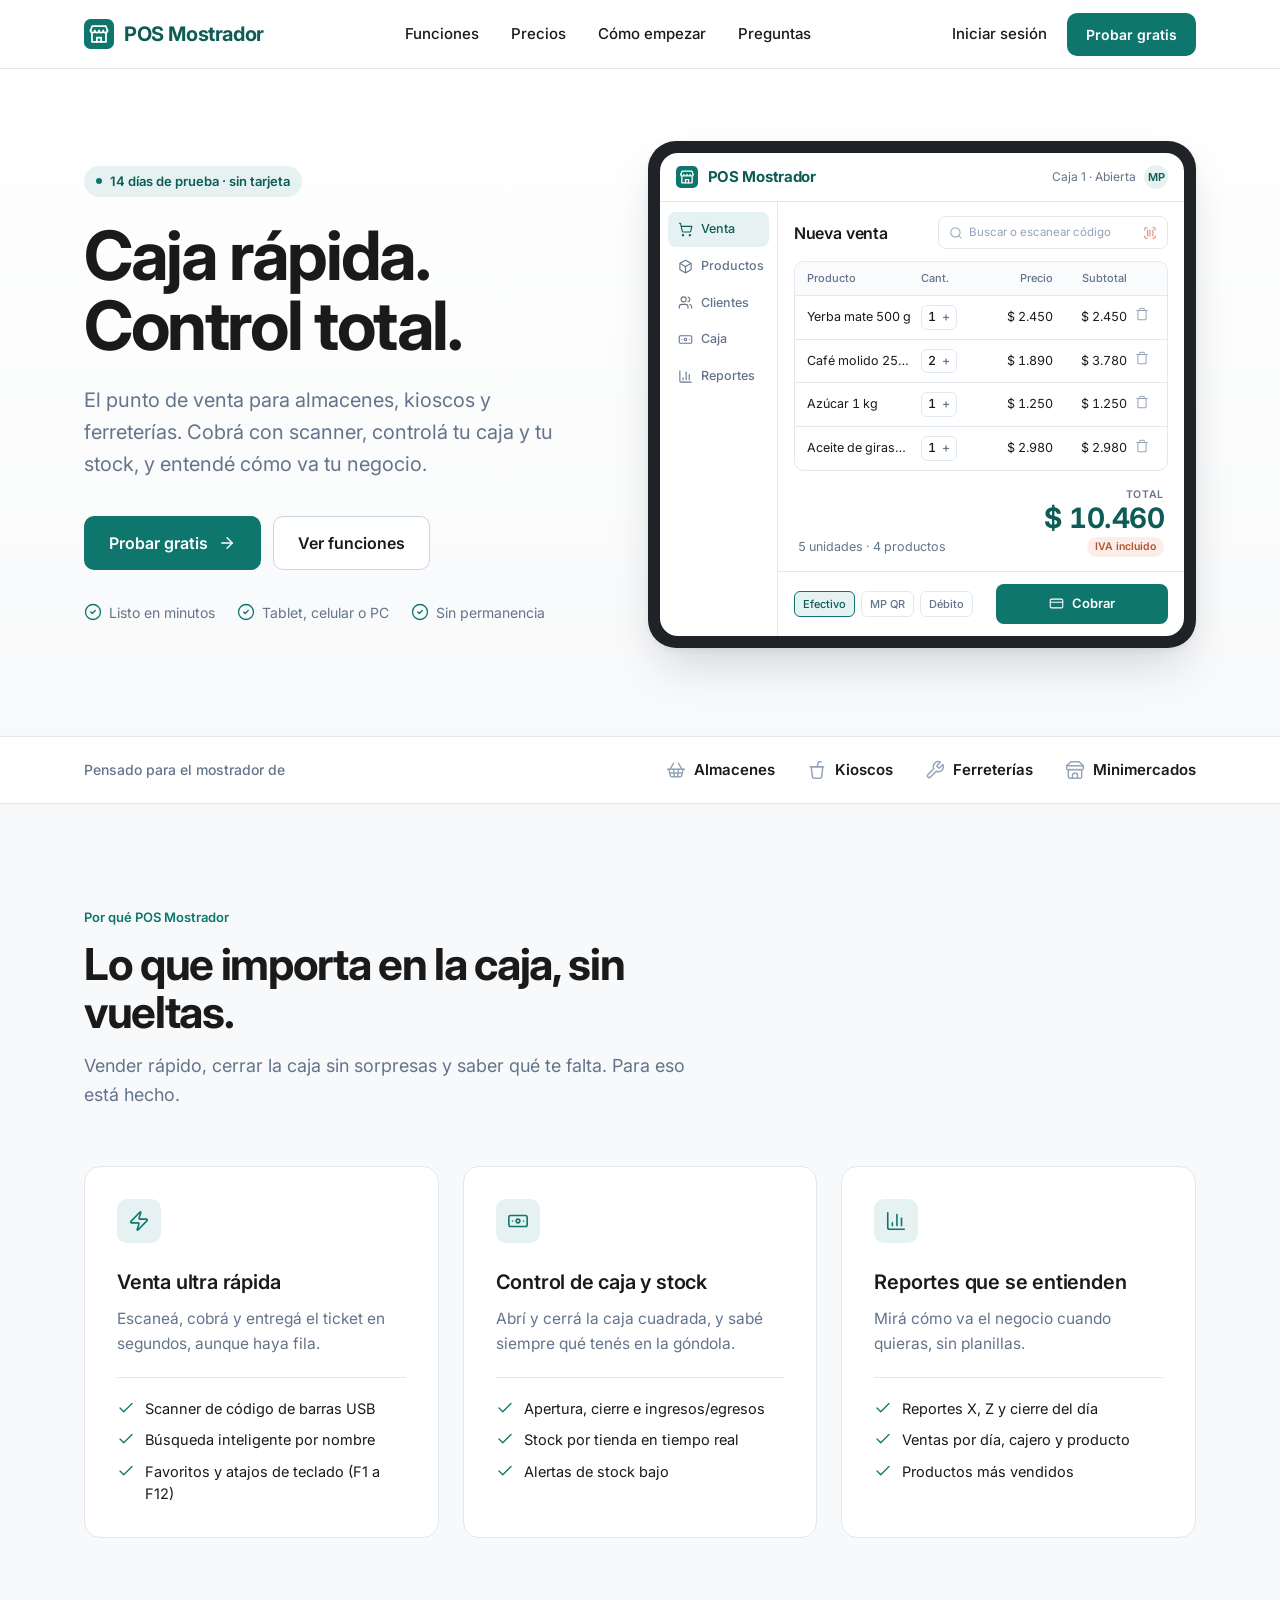
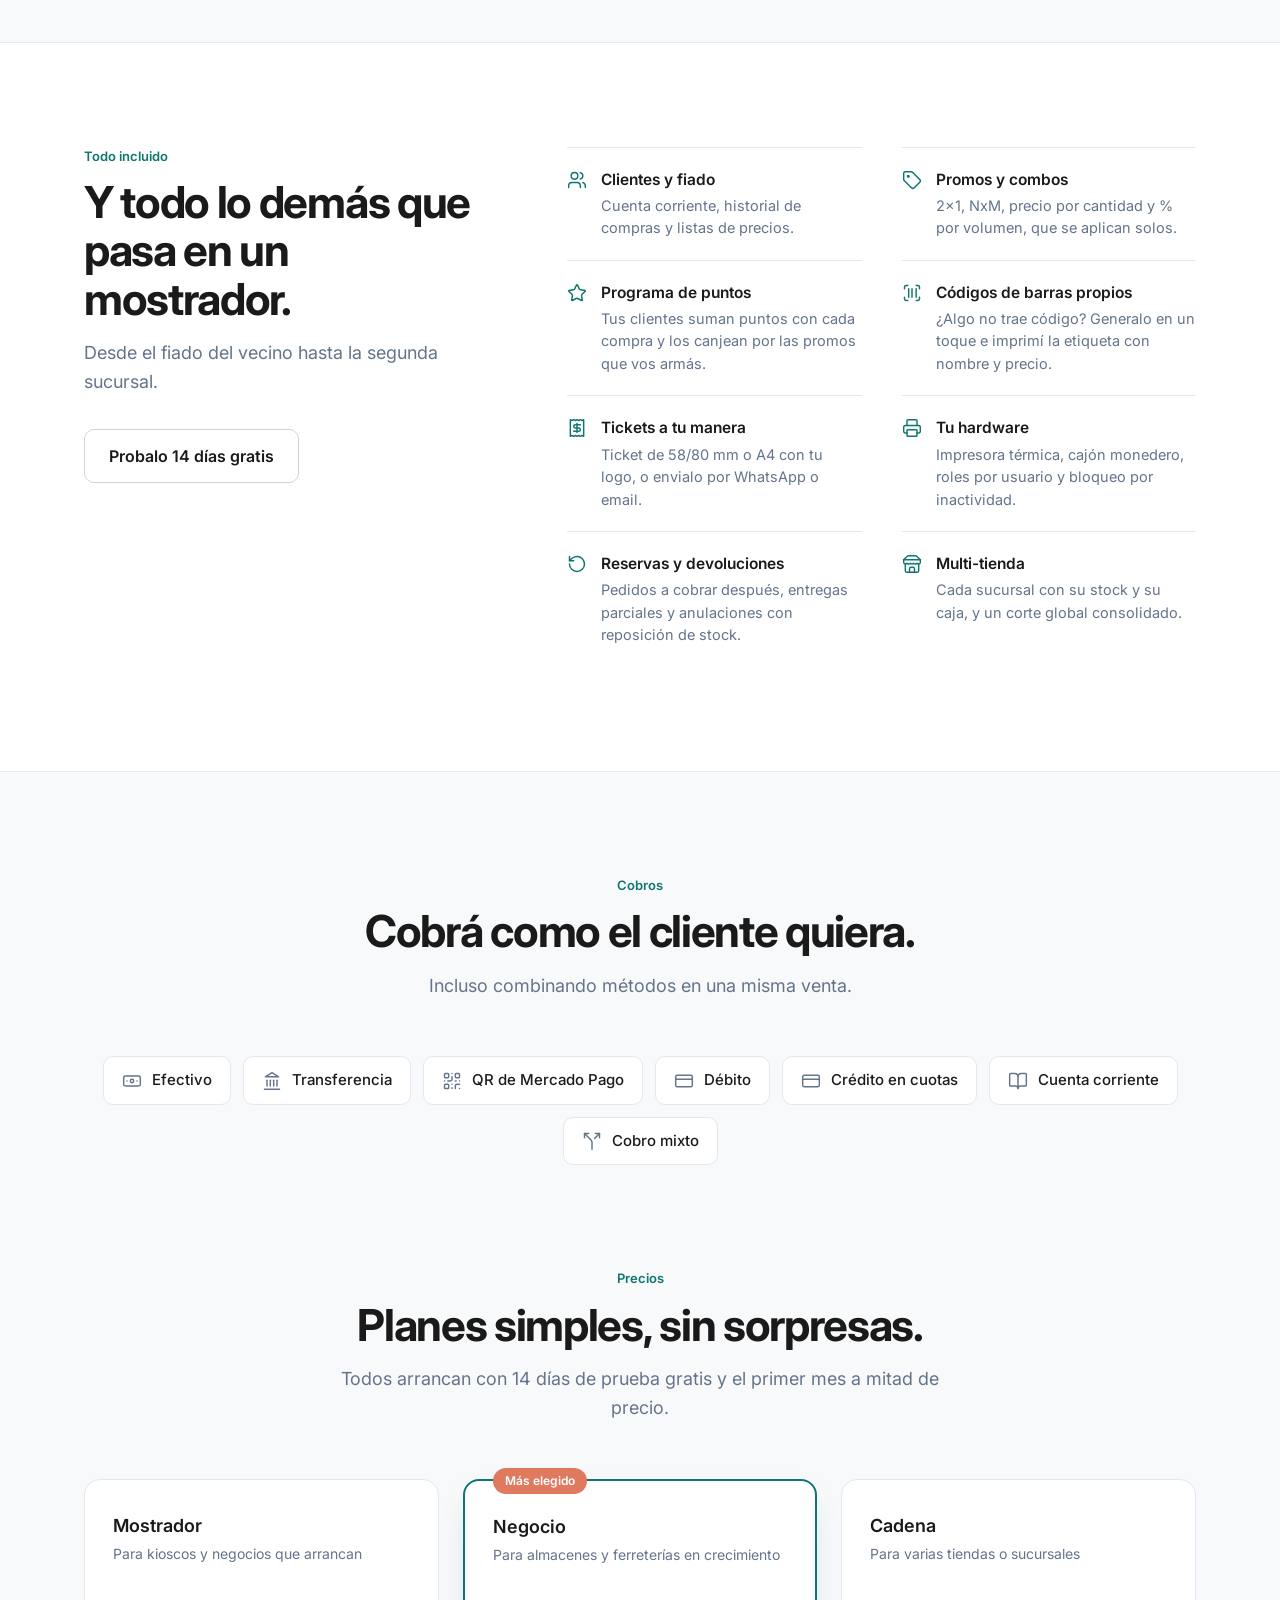
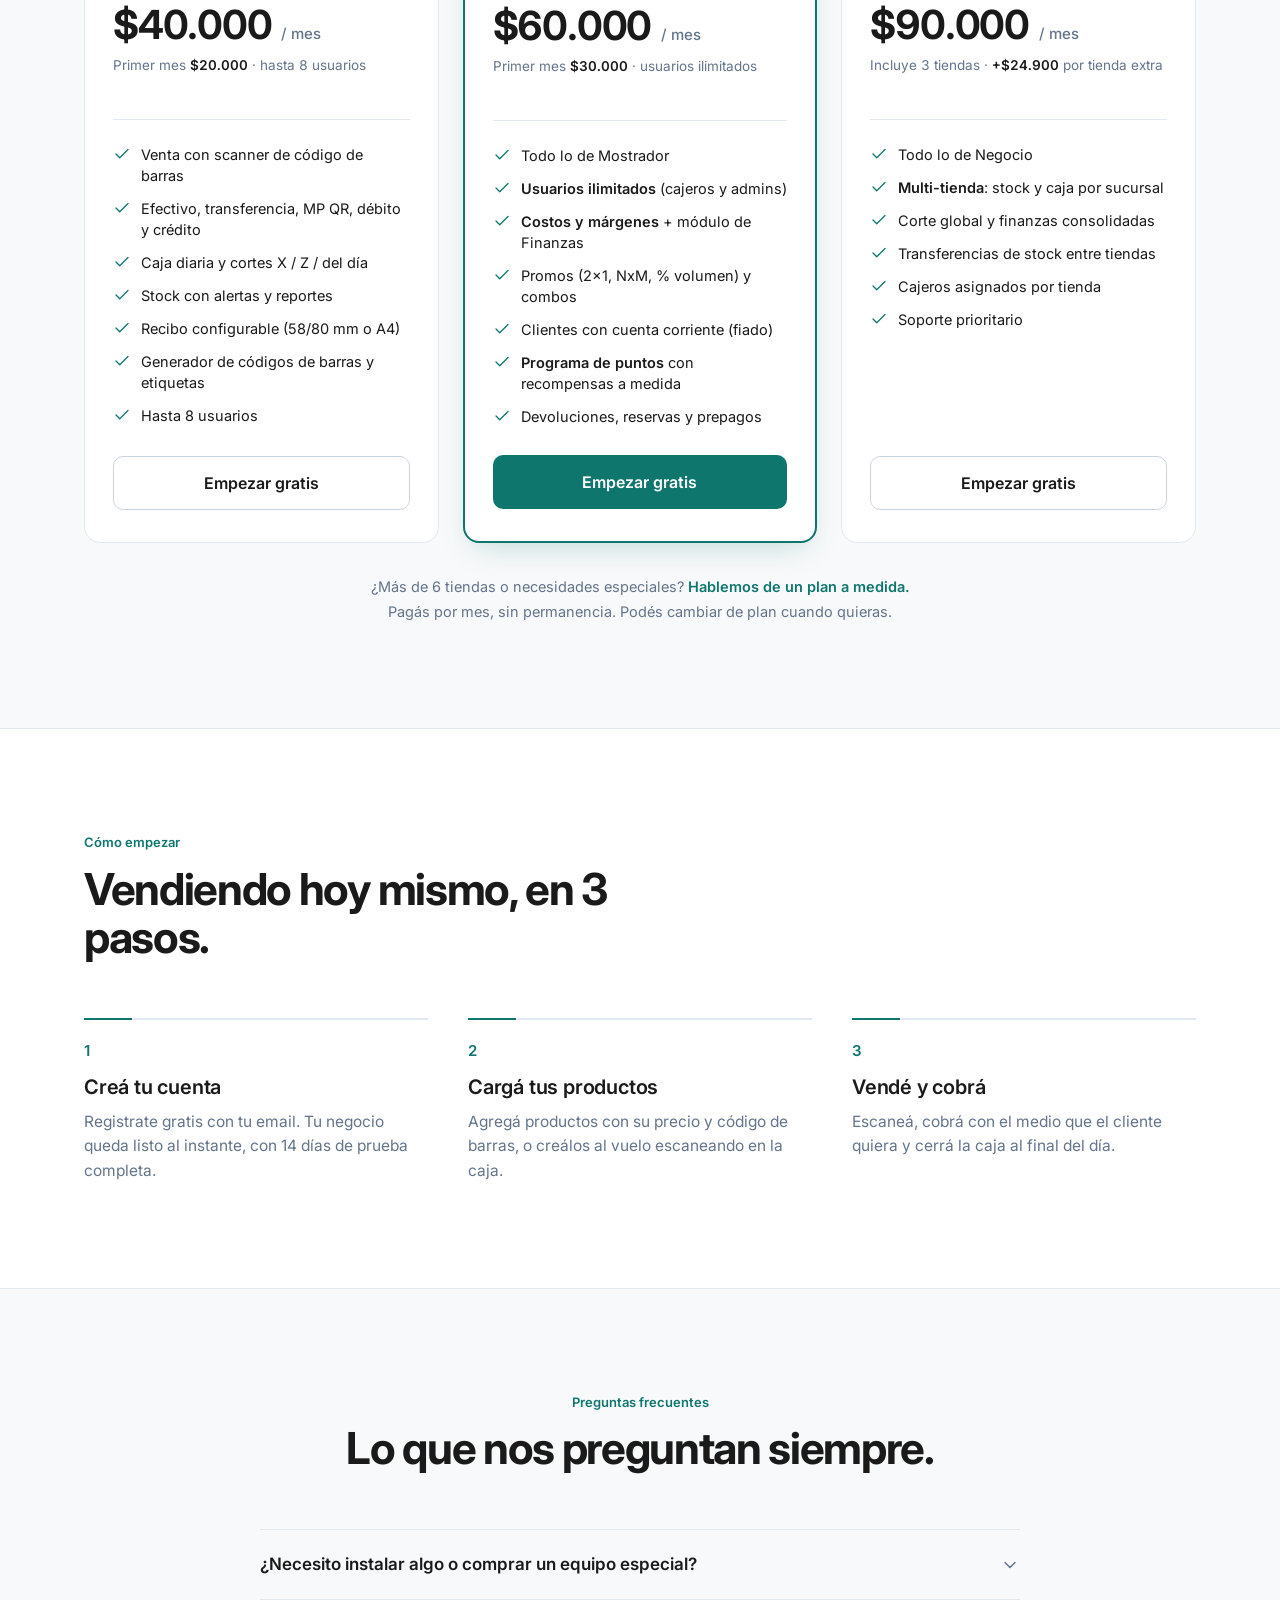
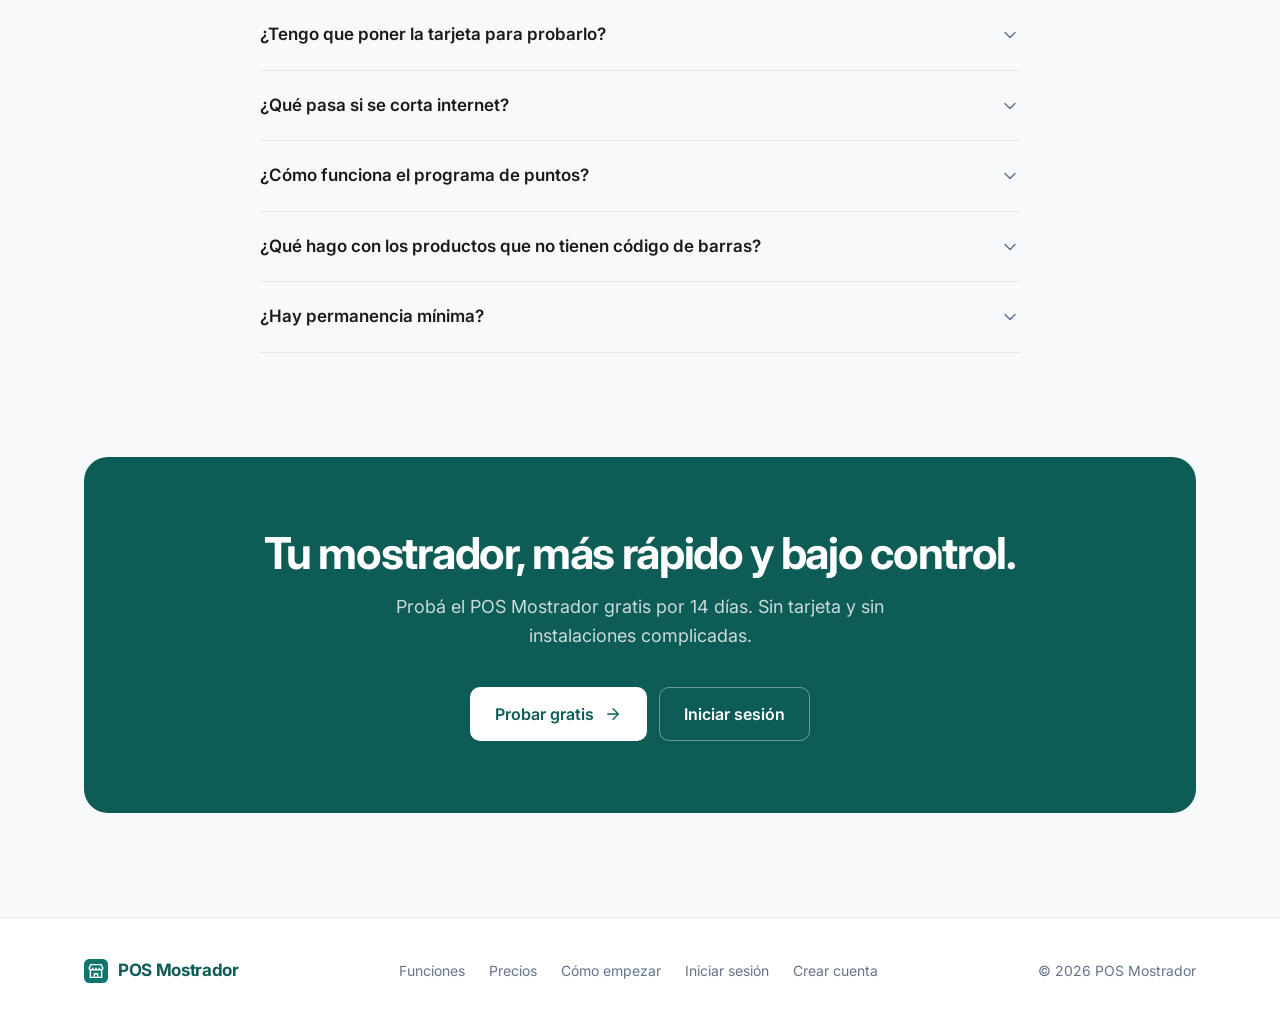
==== commit e69f8ad0: "Sin factura, landing con lealtad y codigos, plan en Configuracion y bases de Stripe - App: se oculta" ====
--- a/index.html
+++ b/index.html
@@ -5,9 +5,9 @@
 <meta name="viewport" content="width=device-width, initial-scale=1.0">
 <meta name="theme-color" content="#FFFFFF">
 <meta name="color-scheme" content="light">
-<meta name="description" content="POS Mostrador es el punto de venta para almacenes, kioscos, ferreterías y minimercados. Scanner de código de barras, caja, stock, reportes y facturación. 14 días de prueba sin tarjeta.">
+<meta name="description" content="POS Mostrador es el punto de venta para almacenes, kioscos, ferreterías y minimercados. Scanner y generador de códigos de barras, caja, stock, reportes y programa de puntos para tus clientes. 14 días de prueba sin tarjeta.">
 <meta property="og:title" content="POS Mostrador — Caja rápida. Control total.">
-<meta property="og:description" content="El punto de venta para tu almacén, kiosco o ferretería. Scanner, caja, stock, reportes y facturación, todo en uno.">
+<meta property="og:description" content="El punto de venta para tu almacén, kiosco o ferretería. Scanner, caja, stock, reportes y programa de puntos, todo en uno.">
 <title>POS Mostrador — Punto de venta para almacenes, kioscos y ferreterías</title>
 <link rel="icon" type="image/svg+xml" href="icon.svg">
 <link rel="manifest" href="manifest.webmanifest">
@@ -246,6 +246,7 @@
   <symbol id="i-cash" viewBox="0 0 24 24"><rect width="20" height="12" x="2" y="6" rx="2"/><circle cx="12" cy="12" r="2"/><path d="M6 12h.01M18 12h.01"/></symbol>
   <symbol id="i-chart" viewBox="0 0 24 24"><path d="M3 3v16a2 2 0 0 0 2 2h16"/><path d="M18 17V9"/><path d="M13 17V5"/><path d="M8 17v-3"/></symbol>
   <symbol id="i-tag" viewBox="0 0 24 24"><path d="M12.59 2.59A2 2 0 0 0 11.17 2H4a2 2 0 0 0-2 2v7.17a2 2 0 0 0 .59 1.42l8.7 8.7a2.43 2.43 0 0 0 3.42 0l6.58-6.58a2.43 2.43 0 0 0 0-3.42z"/><circle cx="7.5" cy="7.5" r="1"/></symbol>
+  <symbol id="i-star" viewBox="0 0 24 24"><path d="M11.53 2.3a.53.53 0 0 1 .95 0l2.31 4.68a2.12 2.12 0 0 0 1.6 1.16l5.16.76a.53.53 0 0 1 .3.9l-3.74 3.64a2.12 2.12 0 0 0-.61 1.88l.88 5.14a.53.53 0 0 1-.77.56l-4.62-2.43a2.12 2.12 0 0 0-1.97 0L6.4 21.01a.53.53 0 0 1-.77-.56l.88-5.14a2.12 2.12 0 0 0-.61-1.88L2.16 9.79a.53.53 0 0 1 .3-.9l5.16-.76a2.12 2.12 0 0 0 1.6-1.16z"/></symbol>
   <symbol id="i-receipt" viewBox="0 0 24 24"><path d="M4 2v20l2-1 2 1 2-1 2 1 2-1 2 1 2-1 2 1V2l-2 1-2-1-2 1-2-1-2 1-2-1-2 1Z"/><path d="M16 8h-6a2 2 0 1 0 0 4h4a2 2 0 1 1 0 4H8"/><path d="M12 17.5v-11"/></symbol>
   <symbol id="i-undo" viewBox="0 0 24 24"><path d="M3 12a9 9 0 1 0 9-9 9.75 9.75 0 0 0-6.74 2.74L3 8"/><path d="M3 3v5h5"/></symbol>
   <symbol id="i-store" viewBox="0 0 24 24"><path d="m2 7 4.41-4.41A2 2 0 0 1 7.83 2h8.34a2 2 0 0 1 1.42.59L22 7"/><path d="M4 12v8a2 2 0 0 0 2 2h12a2 2 0 0 0 2-2v-8"/><path d="M15 22v-4a2 2 0 0 0-2-2h-2a2 2 0 0 0-2 2v4"/><path d="M2 7h20"/><path d="M22 7v3a2 2 0 0 1-2 2 2.7 2.7 0 0 1-2-1 2.7 2.7 0 0 1-2 1 2.7 2.7 0 0 1-2-1 2.7 2.7 0 0 1-2 1 2.7 2.7 0 0 1-2-1 2.7 2.7 0 0 1-2 1 2.7 2.7 0 0 1-2-1 2.7 2.7 0 0 1-2 1 2 2 0 0 1-2-2V7"/></symbol>
@@ -406,10 +407,12 @@
     <div class="feat-list">
       <div class="feat"><svg class="ic"><use href="#i-users"/></svg><div><h4>Clientes y fiado</h4><p>Cuenta corriente, historial de compras y listas de precios.</p></div></div>
       <div class="feat"><svg class="ic"><use href="#i-tag"/></svg><div><h4>Promos y combos</h4><p>2x1, NxM, precio por cantidad y % por volumen, que se aplican solos.</p></div></div>
-      <div class="feat"><svg class="ic"><use href="#i-receipt"/></svg><div><h4>Comprobantes y facturación</h4><p>Ticket de 58/80 mm o A4, envío por WhatsApp o email, factura A, B o C.</p></div></div>
+      <div class="feat"><svg class="ic"><use href="#i-star"/></svg><div><h4>Programa de puntos</h4><p>Tus clientes suman puntos con cada compra y los canjean por las promos que vos armás.</p></div></div>
+      <div class="feat"><svg class="ic"><use href="#i-scan"/></svg><div><h4>Códigos de barras propios</h4><p>¿Algo no trae código? Generalo en un toque e imprimí la etiqueta con nombre y precio.</p></div></div>
+      <div class="feat"><svg class="ic"><use href="#i-receipt"/></svg><div><h4>Tickets a tu manera</h4><p>Ticket de 58/80 mm o A4 con tu logo, o envialo por WhatsApp o email.</p></div></div>
+      <div class="feat"><svg class="ic"><use href="#i-printer"/></svg><div><h4>Tu hardware</h4><p>Impresora térmica, cajón monedero, roles por usuario y bloqueo por inactividad.</p></div></div>
       <div class="feat"><svg class="ic"><use href="#i-undo"/></svg><div><h4>Reservas y devoluciones</h4><p>Pedidos a cobrar después, entregas parciales y anulaciones con reposición de stock.</p></div></div>
       <div class="feat"><svg class="ic"><use href="#i-store"/></svg><div><h4>Multi-tienda</h4><p>Cada sucursal con su stock y su caja, y un corte global consolidado.</p></div></div>
-      <div class="feat"><svg class="ic"><use href="#i-printer"/></svg><div><h4>Tu hardware</h4><p>Impresora térmica, cajón monedero, roles por usuario y bloqueo por inactividad.</p></div></div>
     </div>
   </div>
 </section>
@@ -453,6 +456,7 @@
           <li><svg class="ic"><use href="#i-check"/></svg>Caja diaria y cortes X / Z / del día</li>
           <li><svg class="ic"><use href="#i-check"/></svg>Stock con alertas y reportes</li>
           <li><svg class="ic"><use href="#i-check"/></svg>Recibo configurable (58/80 mm o A4)</li>
+          <li><svg class="ic"><use href="#i-check"/></svg>Generador de códigos de barras y etiquetas</li>
           <li><svg class="ic"><use href="#i-check"/></svg>Hasta 8 usuarios</li>
         </ul>
         <a class="btn btn-outline" href="signup.html">Empezar gratis</a>
@@ -470,7 +474,8 @@
           <li><svg class="ic"><use href="#i-check"/></svg><span><b>Costos y márgenes</b> + módulo de Finanzas</span></li>
           <li><svg class="ic"><use href="#i-check"/></svg>Promos (2x1, NxM, % volumen) y combos</li>
           <li><svg class="ic"><use href="#i-check"/></svg>Clientes con cuenta corriente (fiado)</li>
-          <li><svg class="ic"><use href="#i-check"/></svg>Facturación, devoluciones, reservas y prepagos</li>
+          <li><svg class="ic"><use href="#i-check"/></svg><span><b>Programa de puntos</b> con recompensas a medida</span></li>
+          <li><svg class="ic"><use href="#i-check"/></svg>Devoluciones, reservas y prepagos</li>
         </ul>
         <a class="btn btn-primary" href="signup.html">Empezar gratis</a>
       </div>
@@ -542,8 +547,12 @@
         <p>La app queda guardada en el dispositivo y tolera cortes cortos de red. Para sincronizar ventas, stock y caja necesita conexión.</p>
       </details>
       <details>
-        <summary>¿Puedo emitir factura?<svg class="ic"><use href="#i-chevron"/></svg></summary>
-        <p>Sí. En los planes Negocio y Cadena podés emitir factura A, B o C desde la misma venta, además del ticket configurable con tus datos fiscales y logo.</p>
+        <summary>¿Cómo funciona el programa de puntos?<svg class="ic"><use href="#i-chevron"/></svg></summary>
+        <p>Registrás al cliente con su nombre y teléfono, y suma puntos con cada compra (vos elegís cada cuántos pesos). Los canjea en la caja por las recompensas que armes: un descuento, un porcentaje o un producto gratis.</p>
+      </details>
+      <details>
+        <summary>¿Qué hago con los productos que no tienen código de barras?<svg class="ic"><use href="#i-chevron"/></svg></summary>
+        <p>Les generás un código propio desde el sistema e imprimís las etiquetas para pegarles. Después los escaneás como cualquier otro producto.</p>
       </details>
       <details>
         <summary>¿Hay permanencia mínima?<svg class="ic"><use href="#i-chevron"/></svg></summary>
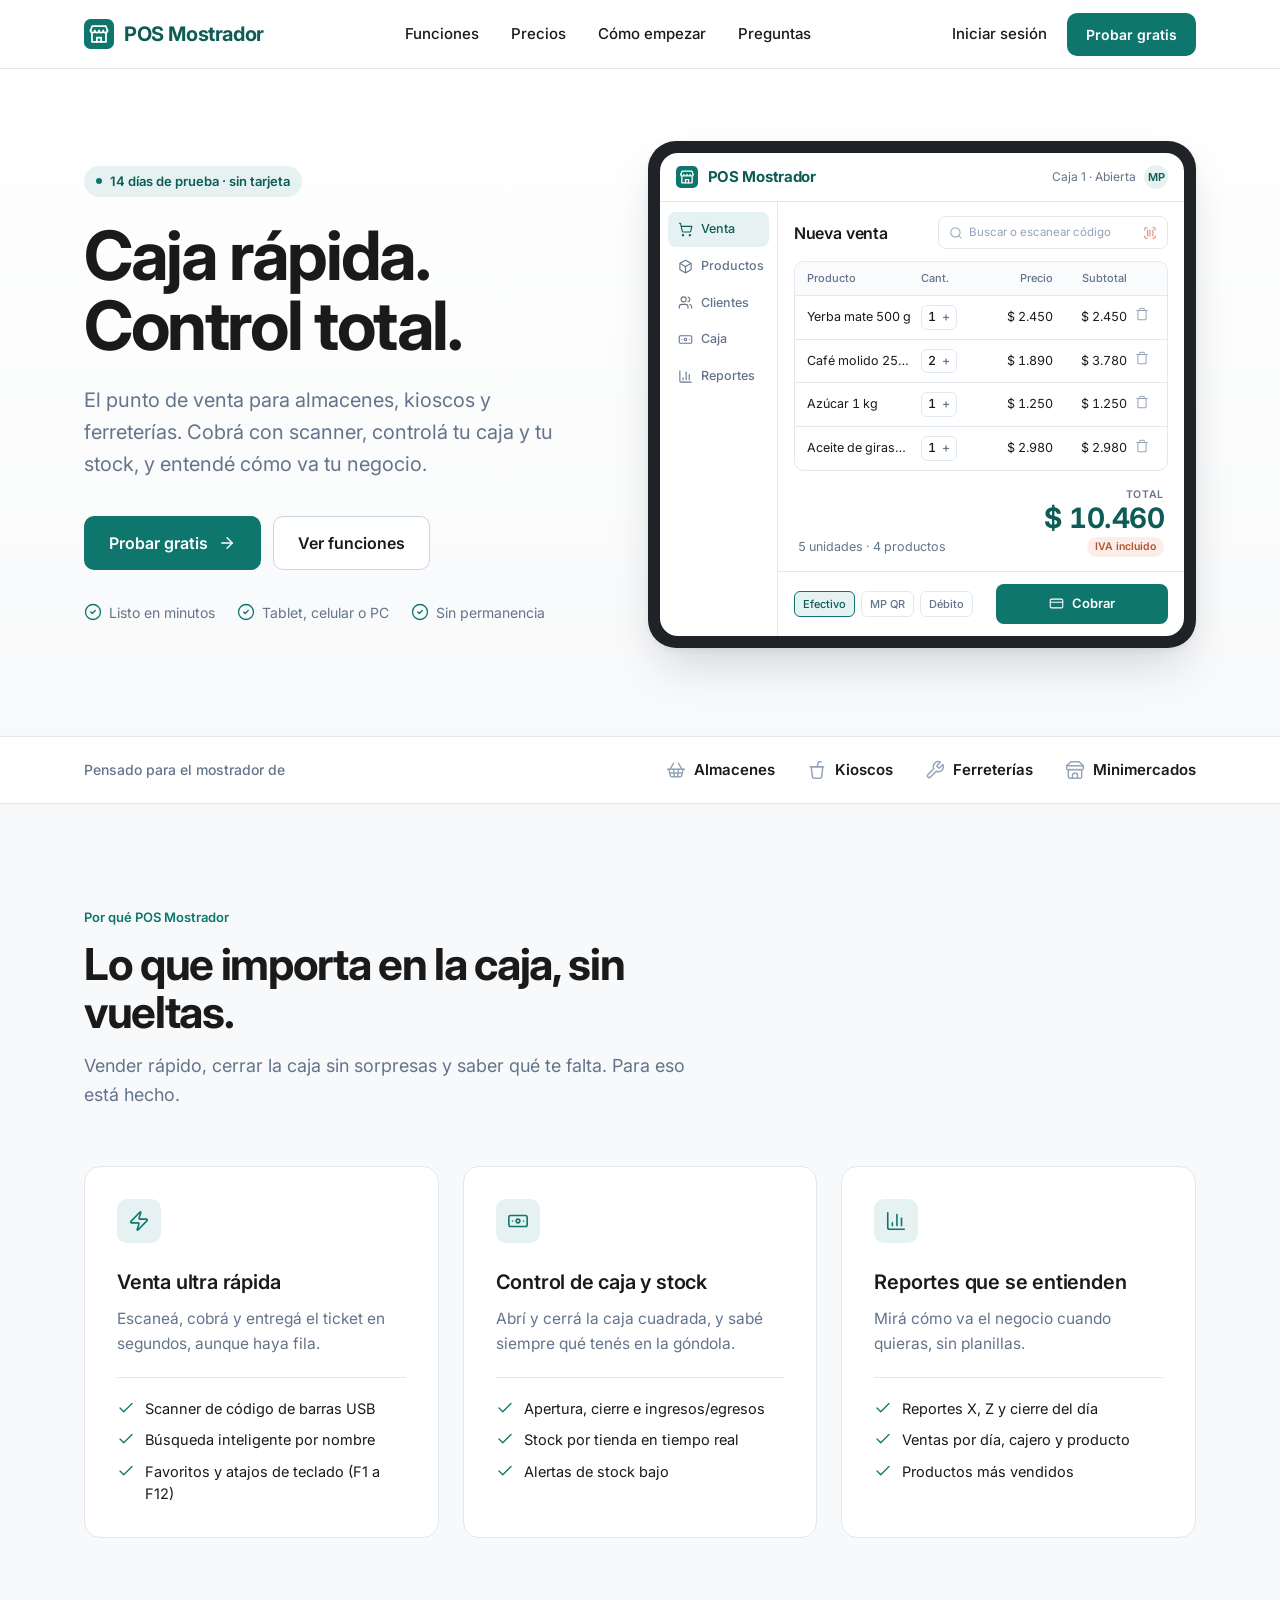
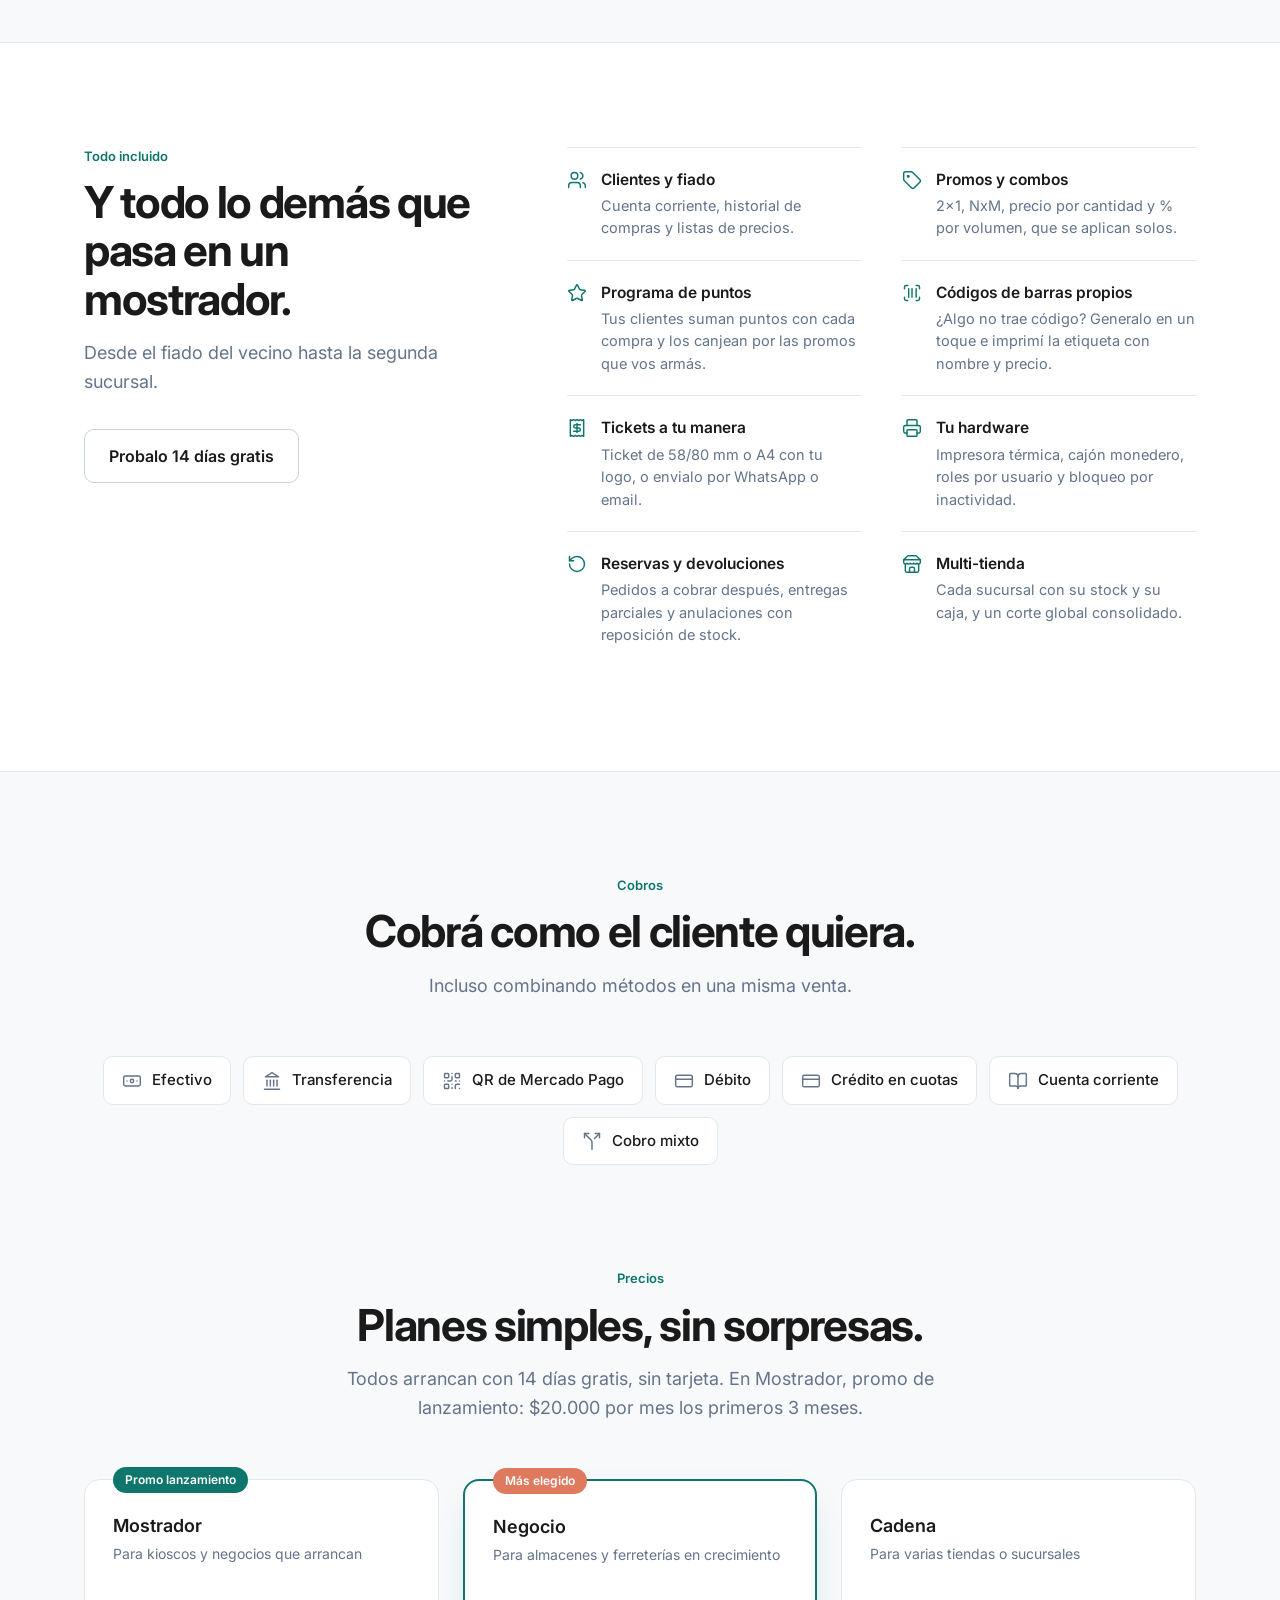
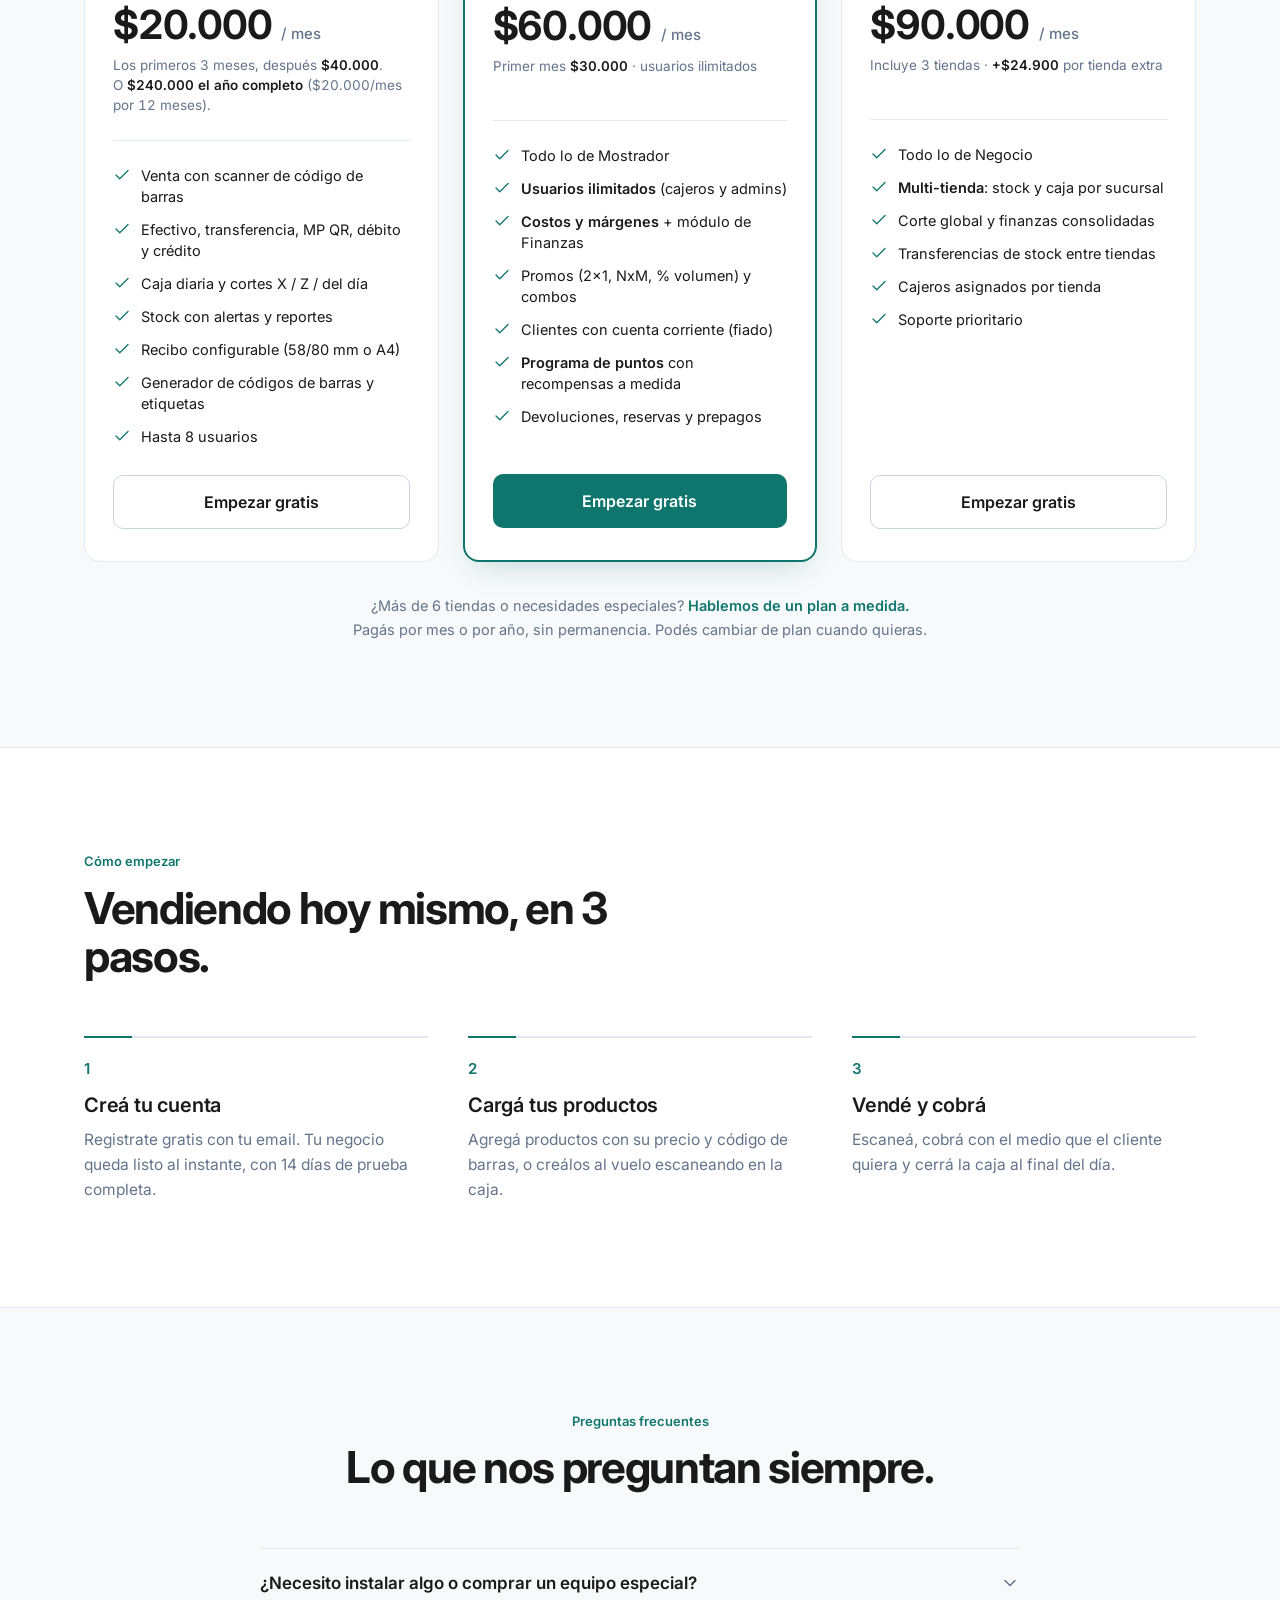
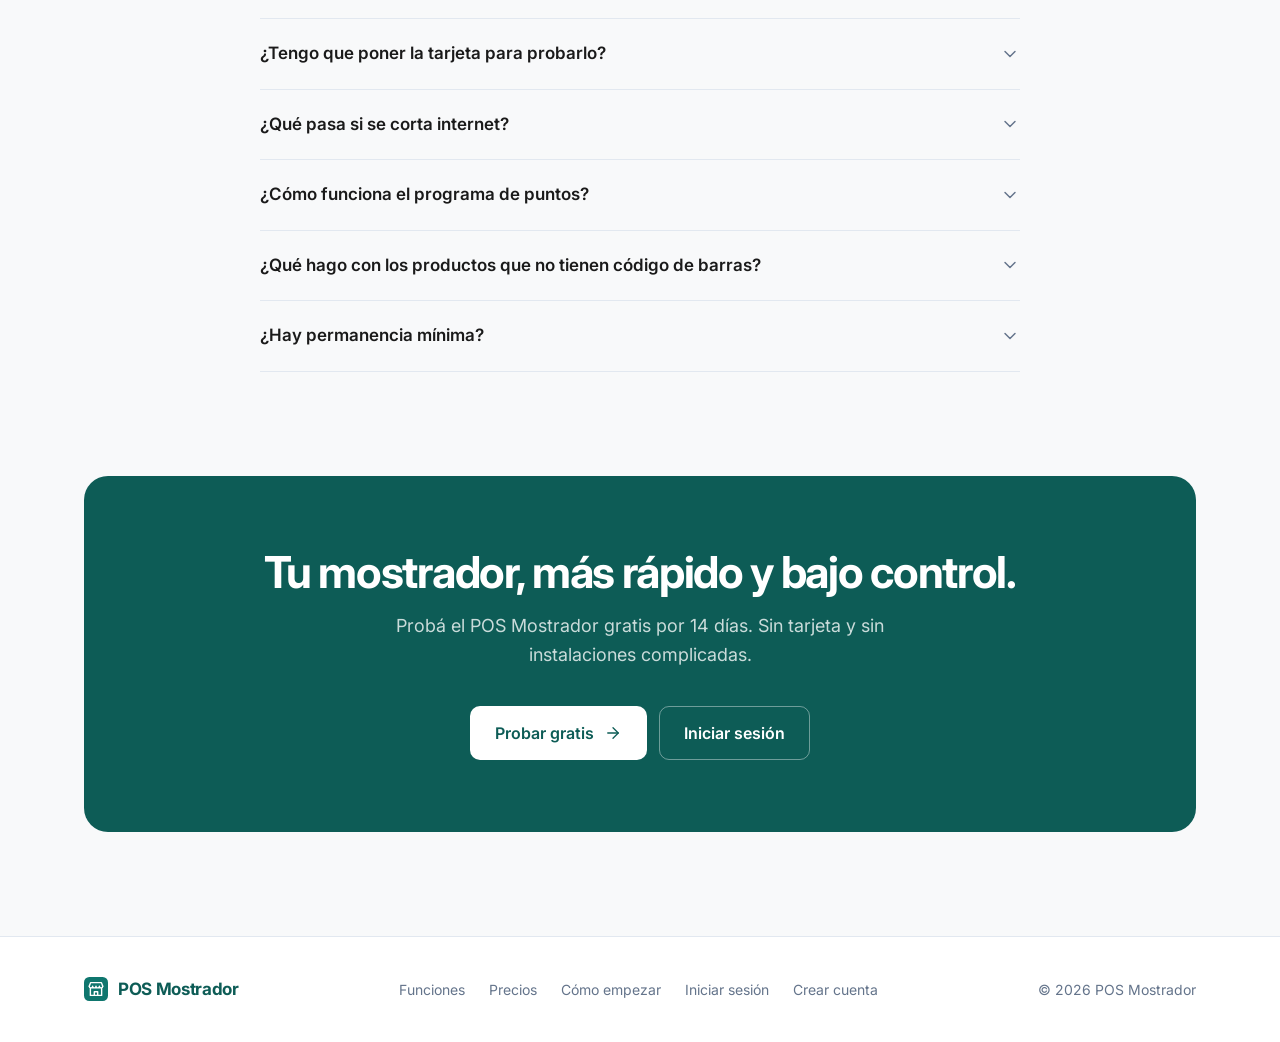
==== commit 514d2b3f: "Promo Mostrador, registro con direccion y plan, banda de dias gratis - Promo Mostrador: $20.000/mes " ====
--- a/index.html
+++ b/index.html
@@ -176,6 +176,7 @@
   .price{background:var(--surface);border:1px solid var(--border);border-radius:16px;padding:32px 28px;display:flex;flex-direction:column;position:relative}
   .price.pop{border:2px solid var(--primary);box-shadow:0 12px 32px -12px rgba(15,118,110,.28)}
   .price-pop{position:absolute;top:-13px;left:28px;background:var(--accent);color:#fff;font-size:12px;font-weight:600;padding:4px 12px;border-radius:999px}
+  .price-promo{background:var(--primary)}
   .price-name{font-size:18px;font-weight:600}
   .price-for{font-size:14px;color:var(--text-2);margin-top:4px;min-height:42px}
   .price-amt{font-size:40px;font-weight:700;letter-spacing:-.03em;margin-top:20px;line-height:1}
@@ -441,15 +442,16 @@
     <div class="sec-head center">
       <div class="kicker">Precios</div>
       <h2>Planes simples, sin sorpresas.</h2>
-      <p>Todos arrancan con 14 días de prueba gratis y el primer mes a mitad de precio.</p>
+      <p>Todos arrancan con 14 días gratis, sin tarjeta. En Mostrador, promo de lanzamiento: $20.000 por mes los primeros 3 meses.</p>
     </div>
 
     <div class="price-grid">
       <div class="price">
+        <div class="price-pop price-promo">Promo lanzamiento</div>
         <div class="price-name">Mostrador</div>
         <div class="price-for">Para kioscos y negocios que arrancan</div>
-        <div class="price-amt num">$40.000 <small>/ mes</small></div>
-        <div class="price-note num">Primer mes <b>$20.000</b> · hasta 8 usuarios</div>
+        <div class="price-amt num">$20.000 <small>/ mes</small></div>
+        <div class="price-note num">Los primeros 3 meses, después <b>$40.000</b>.<br>O <b>$240.000 el año completo</b> ($20.000/mes por 12 meses).</div>
         <ul>
           <li><svg class="ic"><use href="#i-check"/></svg>Venta con scanner de código de barras</li>
           <li><svg class="ic"><use href="#i-check"/></svg>Efectivo, transferencia, MP QR, débito y crédito</li>
@@ -459,7 +461,7 @@
           <li><svg class="ic"><use href="#i-check"/></svg>Generador de códigos de barras y etiquetas</li>
           <li><svg class="ic"><use href="#i-check"/></svg>Hasta 8 usuarios</li>
         </ul>
-        <a class="btn btn-outline" href="signup.html">Empezar gratis</a>
+        <a class="btn btn-outline" href="signup.html?plan=mostrador">Empezar gratis</a>
       </div>
 
       <div class="price pop">
@@ -477,7 +479,7 @@
           <li><svg class="ic"><use href="#i-check"/></svg><span><b>Programa de puntos</b> con recompensas a medida</span></li>
           <li><svg class="ic"><use href="#i-check"/></svg>Devoluciones, reservas y prepagos</li>
         </ul>
-        <a class="btn btn-primary" href="signup.html">Empezar gratis</a>
+        <a class="btn btn-primary" href="signup.html?plan=negocio">Empezar gratis</a>
       </div>
 
       <div class="price">
@@ -493,13 +495,13 @@
           <li><svg class="ic"><use href="#i-check"/></svg>Cajeros asignados por tienda</li>
           <li><svg class="ic"><use href="#i-check"/></svg>Soporte prioritario</li>
         </ul>
-        <a class="btn btn-outline" href="signup.html">Empezar gratis</a>
+        <a class="btn btn-outline" href="signup.html?plan=cadena">Empezar gratis</a>
       </div>
     </div>
 
     <div class="price-foot">
       ¿Más de 6 tiendas o necesidades especiales? <a href="signup.html">Hablemos de un plan a medida.</a><br>
-      Pagás por mes, sin permanencia. Podés cambiar de plan cuando quieras.
+      Pagás por mes o por año, sin permanencia. Podés cambiar de plan cuando quieras.
     </div>
   </div>
 </section>
@@ -540,7 +542,7 @@
       </details>
       <details>
         <summary>¿Tengo que poner la tarjeta para probarlo?<svg class="ic"><use href="#i-chevron"/></svg></summary>
-        <p>No. Tenés 14 días de prueba completa sin tarjeta. Si te sirve, elegís un plan y el primer mes lo pagás a mitad de precio.</p>
+        <p>No. Al registrarte elegís el plan, pero no te pedimos tarjeta: tenés 14 días de prueba completa gratis. Recién al terminar la prueba cargás el medio de pago.</p>
       </details>
       <details>
         <summary>¿Qué pasa si se corta internet?<svg class="ic"><use href="#i-chevron"/></svg></summary>
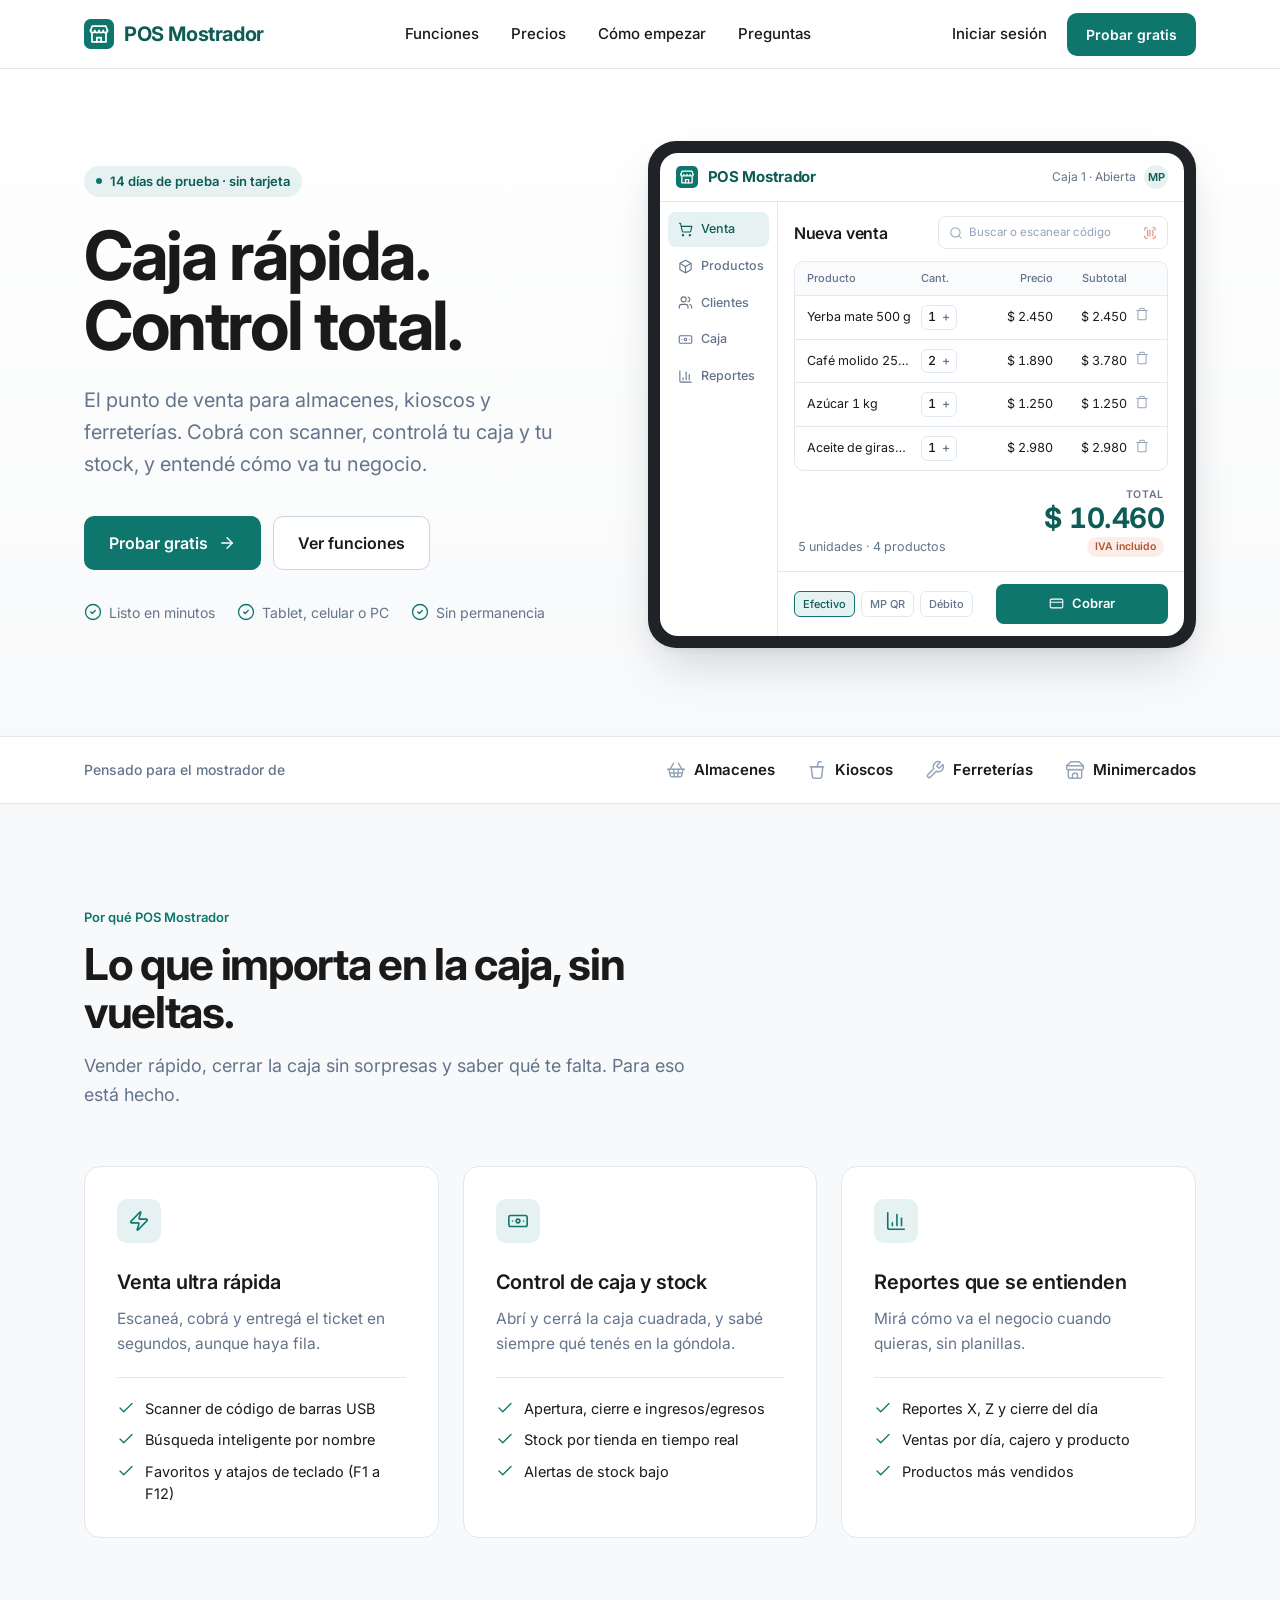
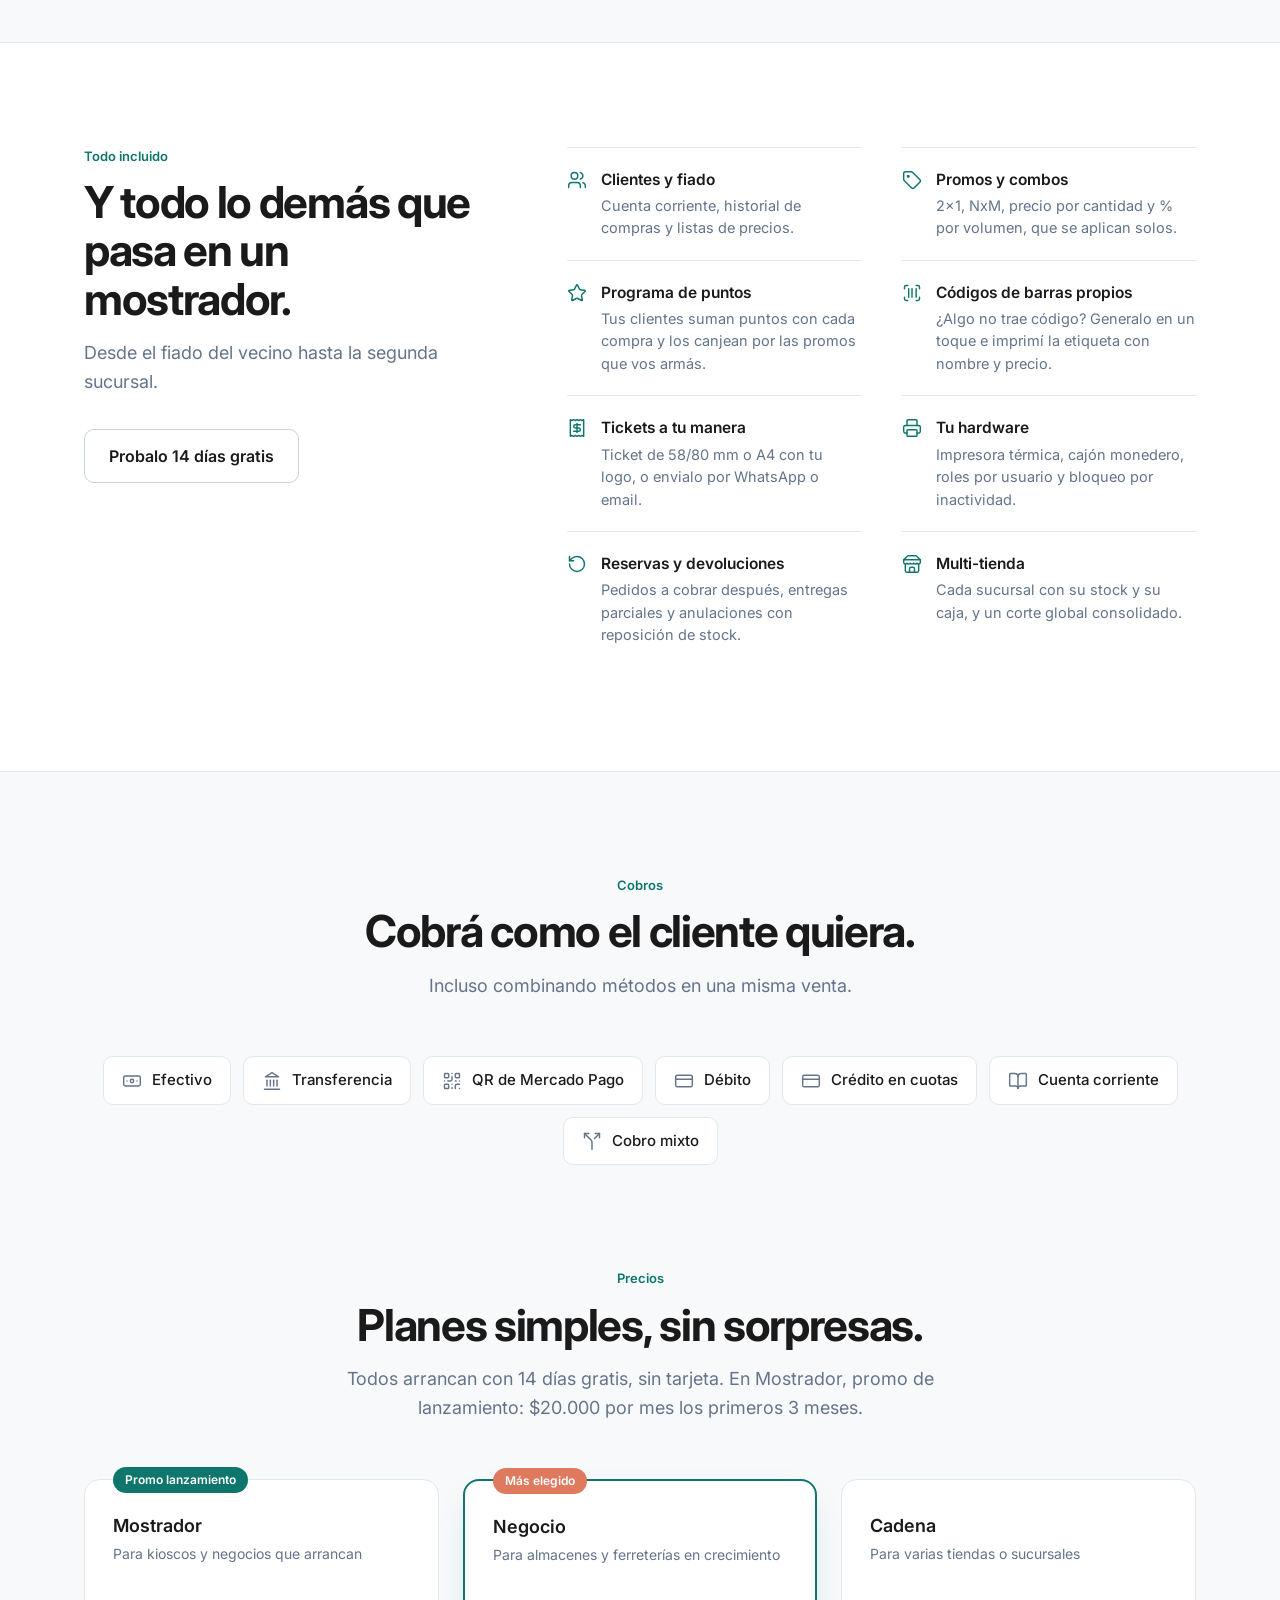
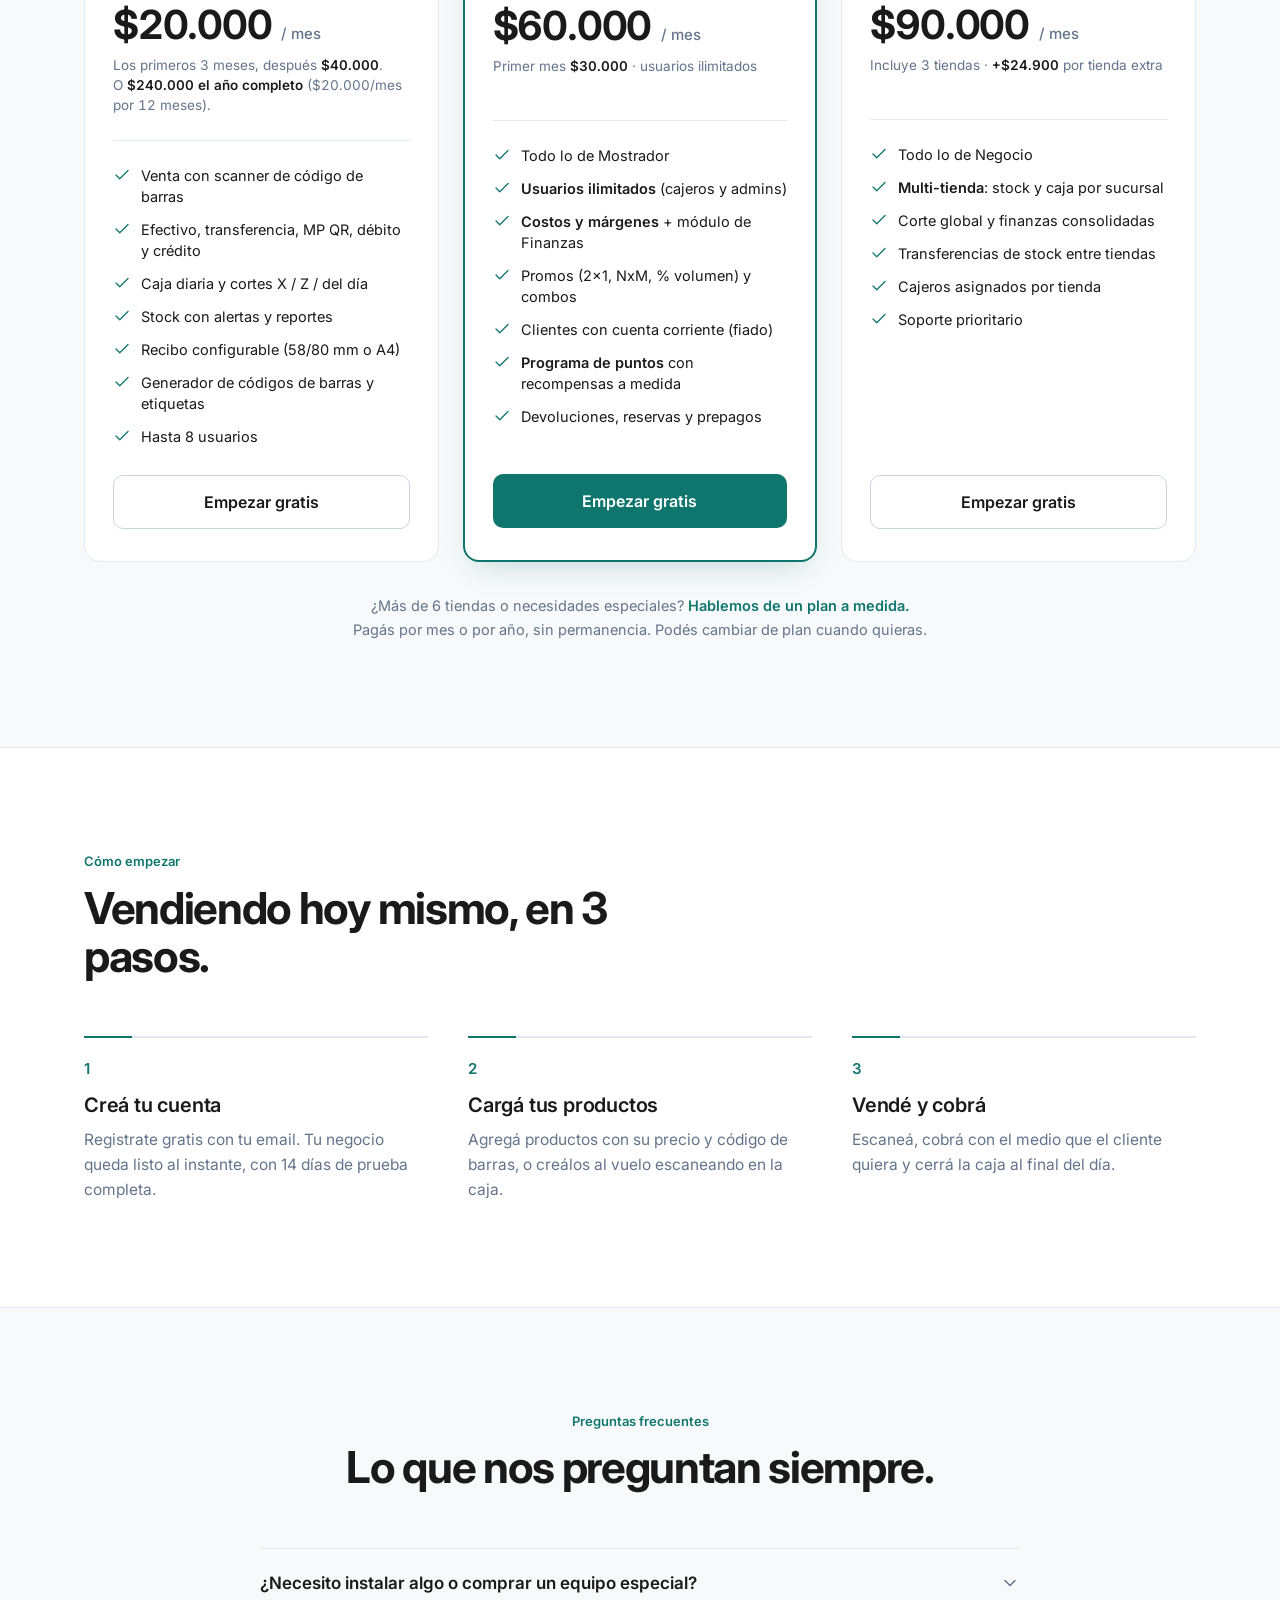
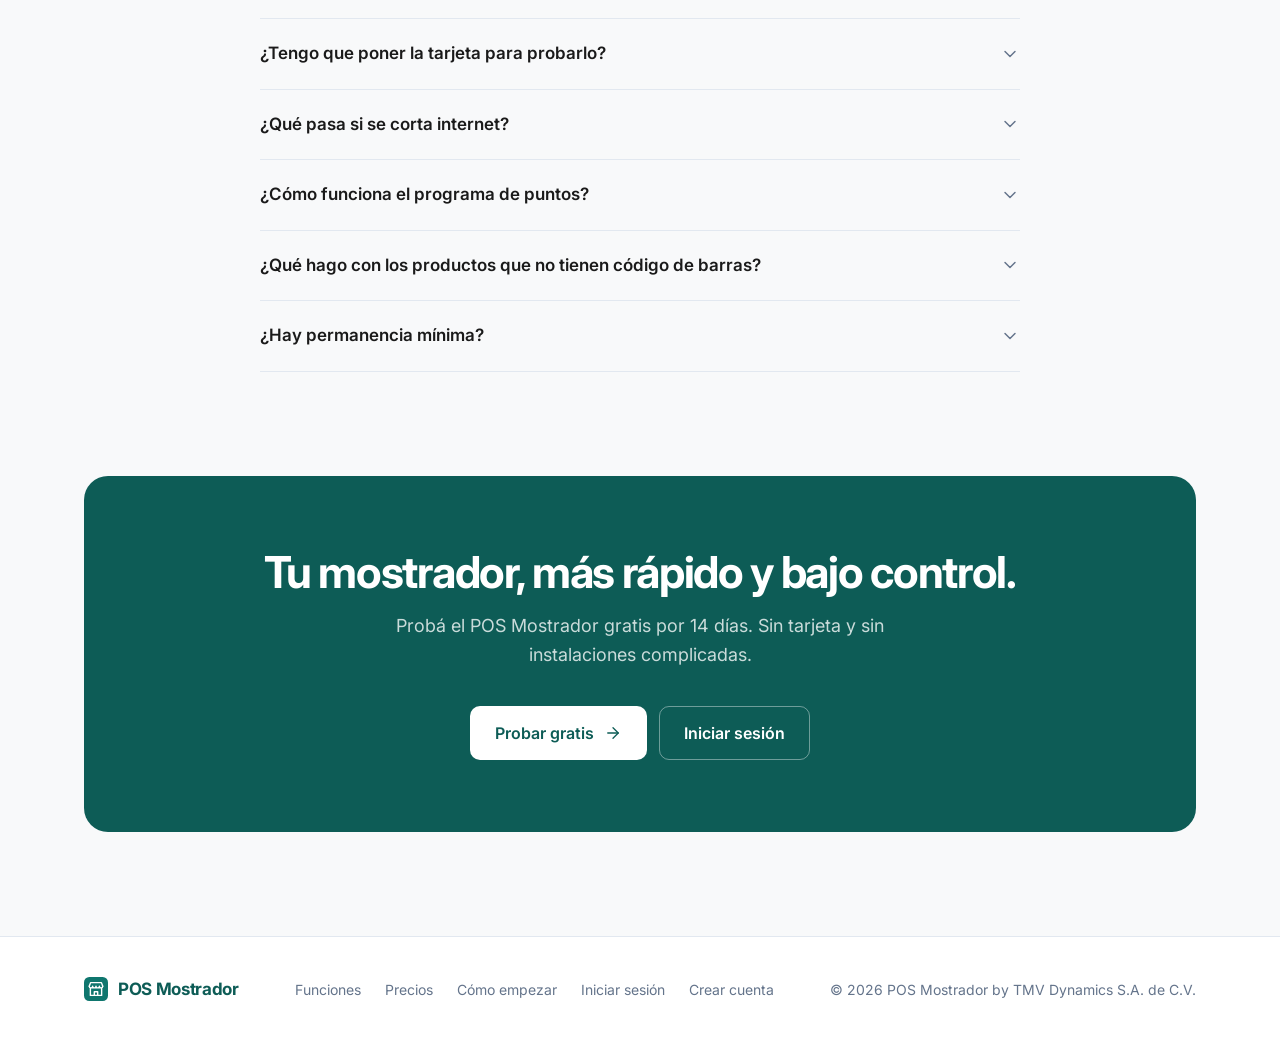
==== commit dc9b27b7: "Agregar 'POS Mostrador by TMV Dynamics S.A. de C.V.' En el pie de la landing (y meta author), en log" ====
--- a/index.html
+++ b/index.html
@@ -5,6 +5,7 @@
 <meta name="viewport" content="width=device-width, initial-scale=1.0">
 <meta name="theme-color" content="#FFFFFF">
 <meta name="color-scheme" content="light">
+<meta name="author" content="TMV Dynamics S.A. de C.V.">
 <meta name="description" content="POS Mostrador es el punto de venta para almacenes, kioscos, ferreterías y minimercados. Scanner y generador de códigos de barras, caja, stock, reportes y programa de puntos para tus clientes. 14 días de prueba sin tarjeta.">
 <meta property="og:title" content="POS Mostrador — Caja rápida. Control total.">
 <meta property="og:description" content="El punto de venta para tu almacén, kiosco o ferretería. Scanner, caja, stock, reportes y programa de puntos, todo en uno.">
@@ -587,7 +588,7 @@
       <a href="login.html">Iniciar sesión</a>
       <a href="signup.html">Crear cuenta</a>
     </div>
-    <div>© <span id="year"></span> POS Mostrador</div>
+    <div>© <span id="year"></span> POS Mostrador by TMV Dynamics S.A.&nbsp;de&nbsp;C.V.</div>
   </div>
 </footer>
 
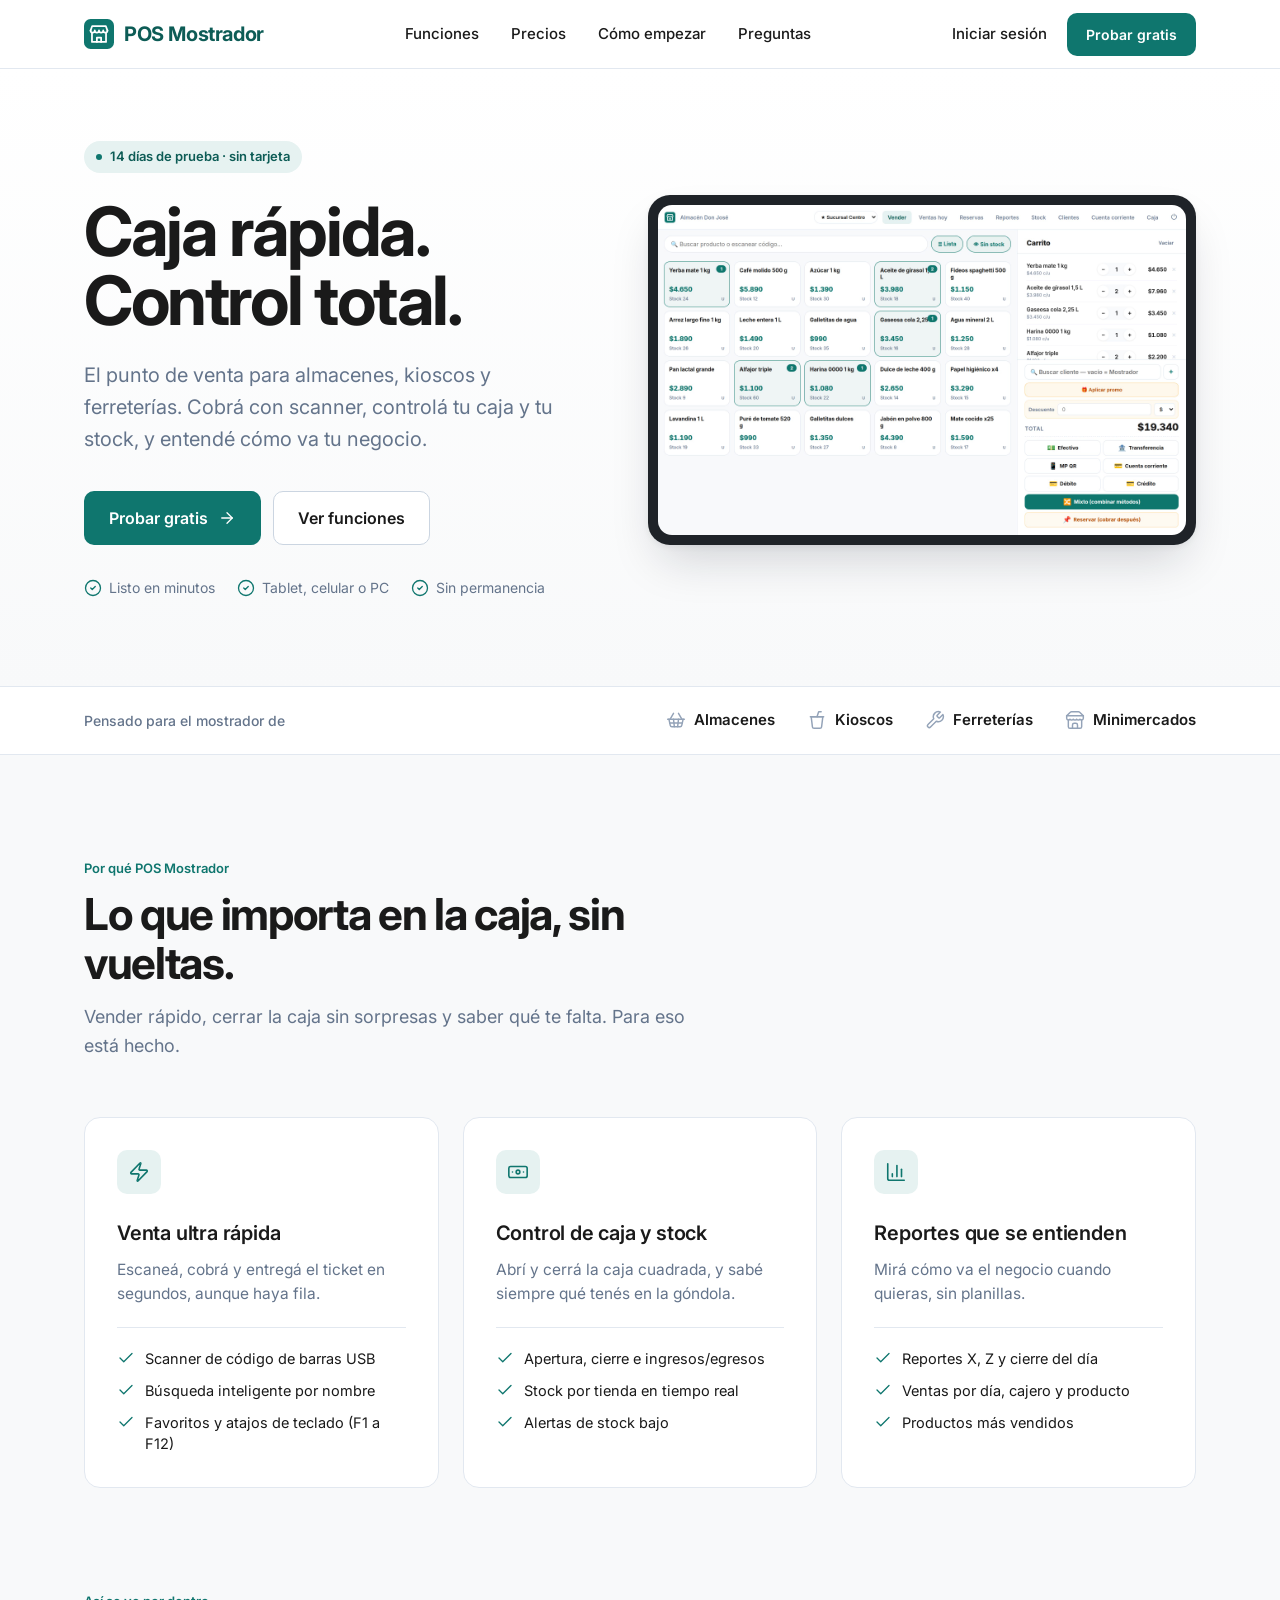
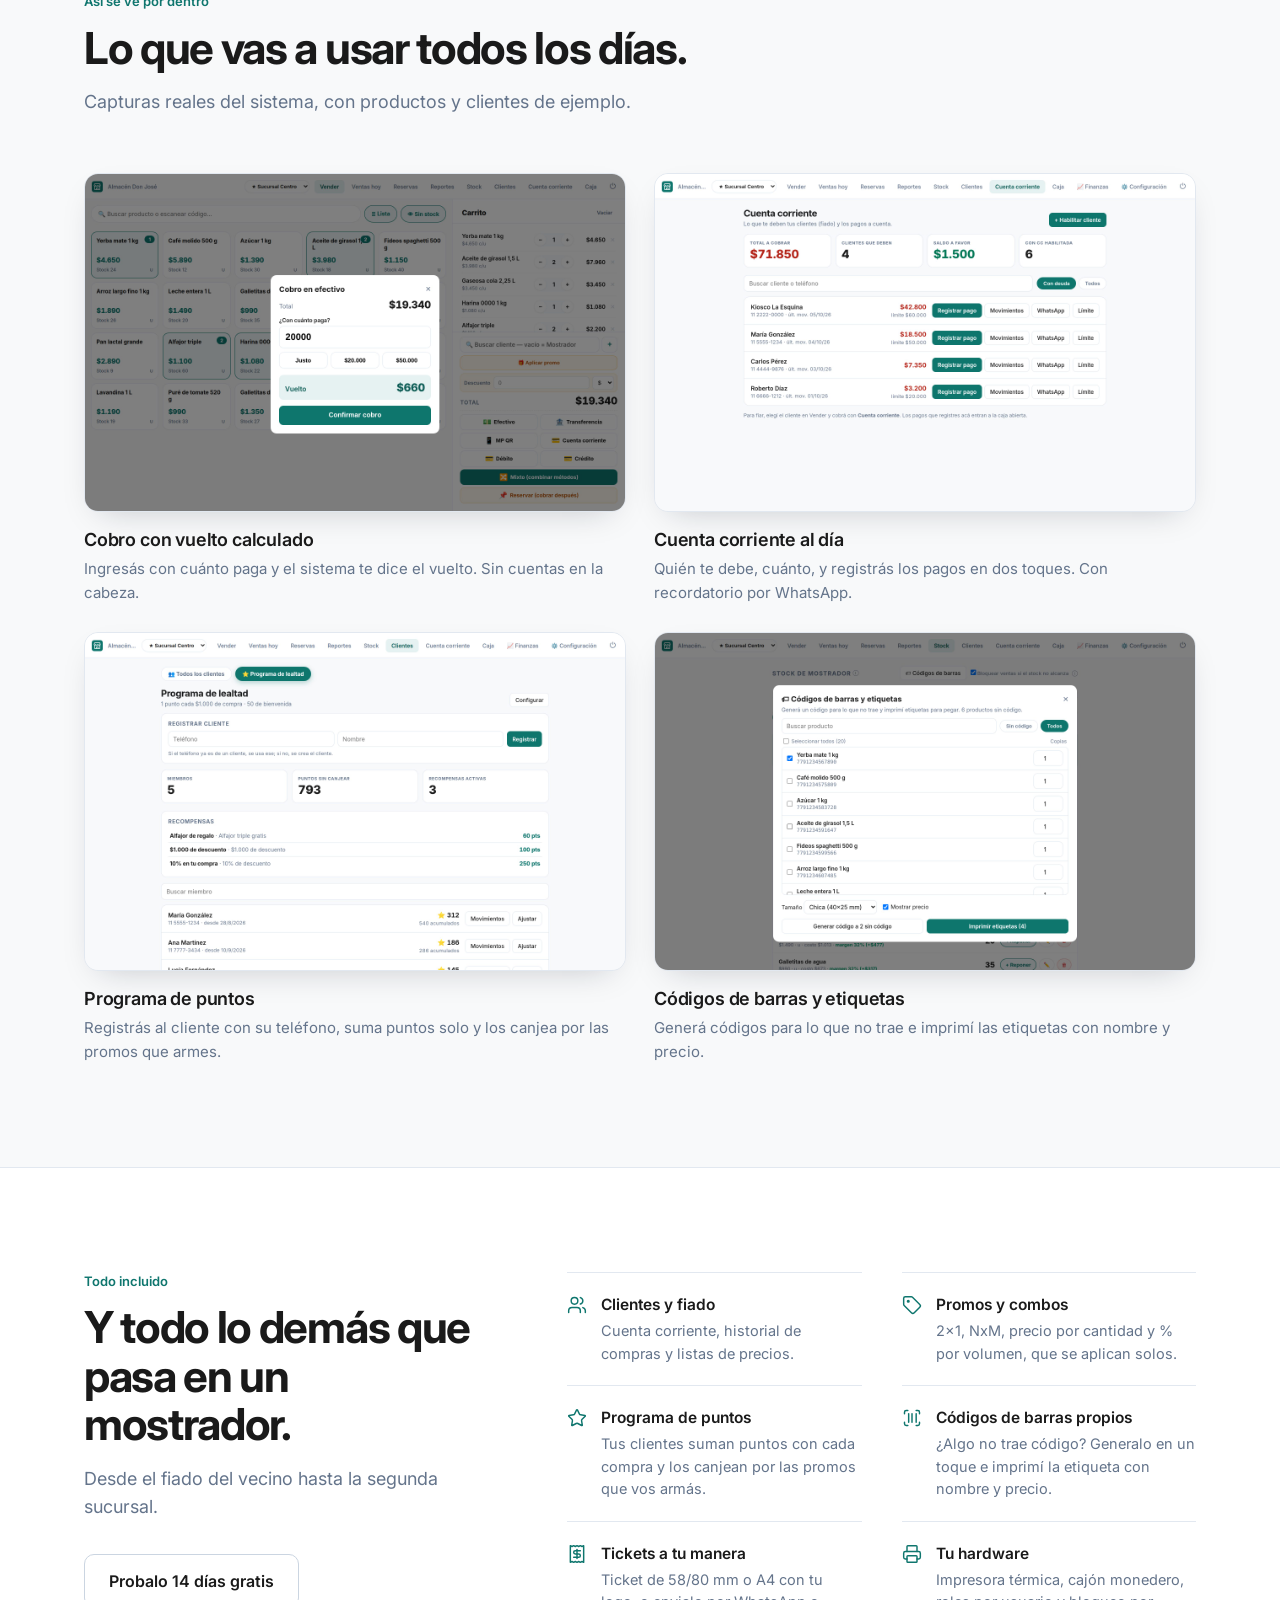
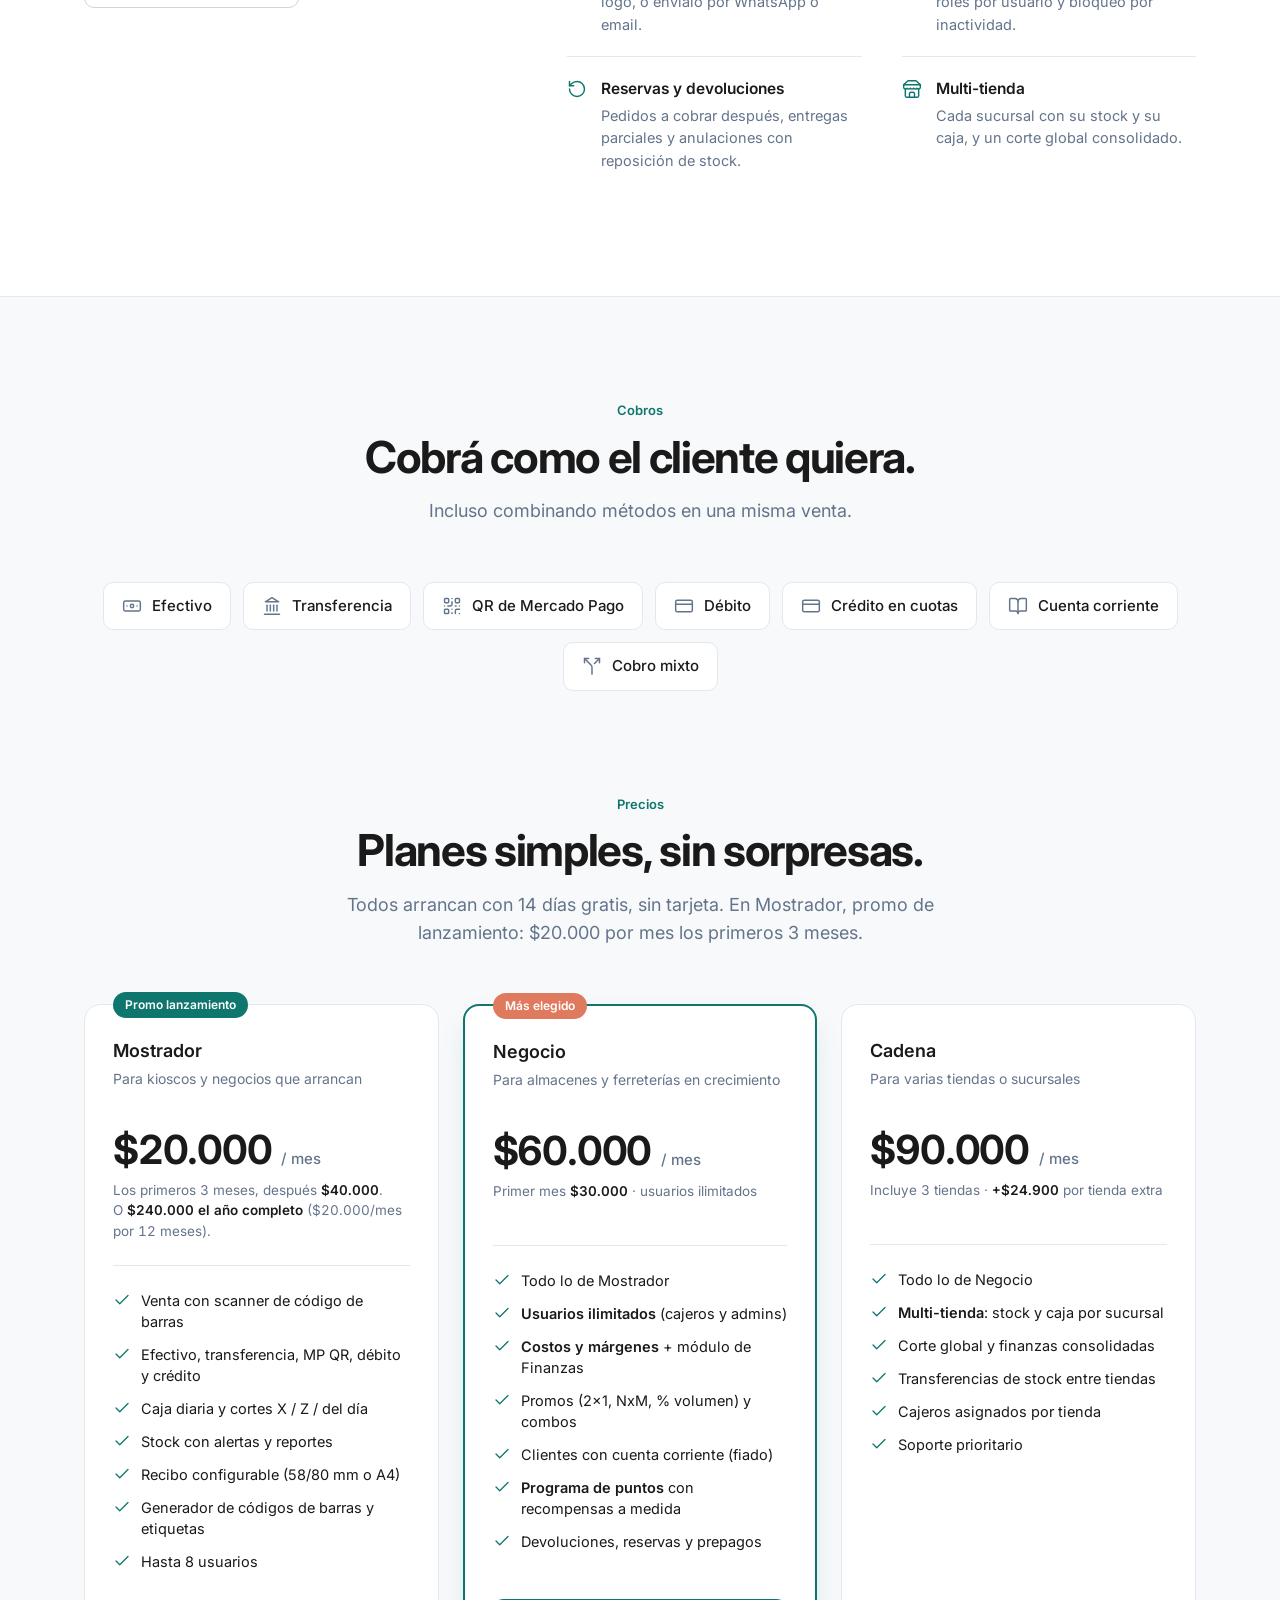
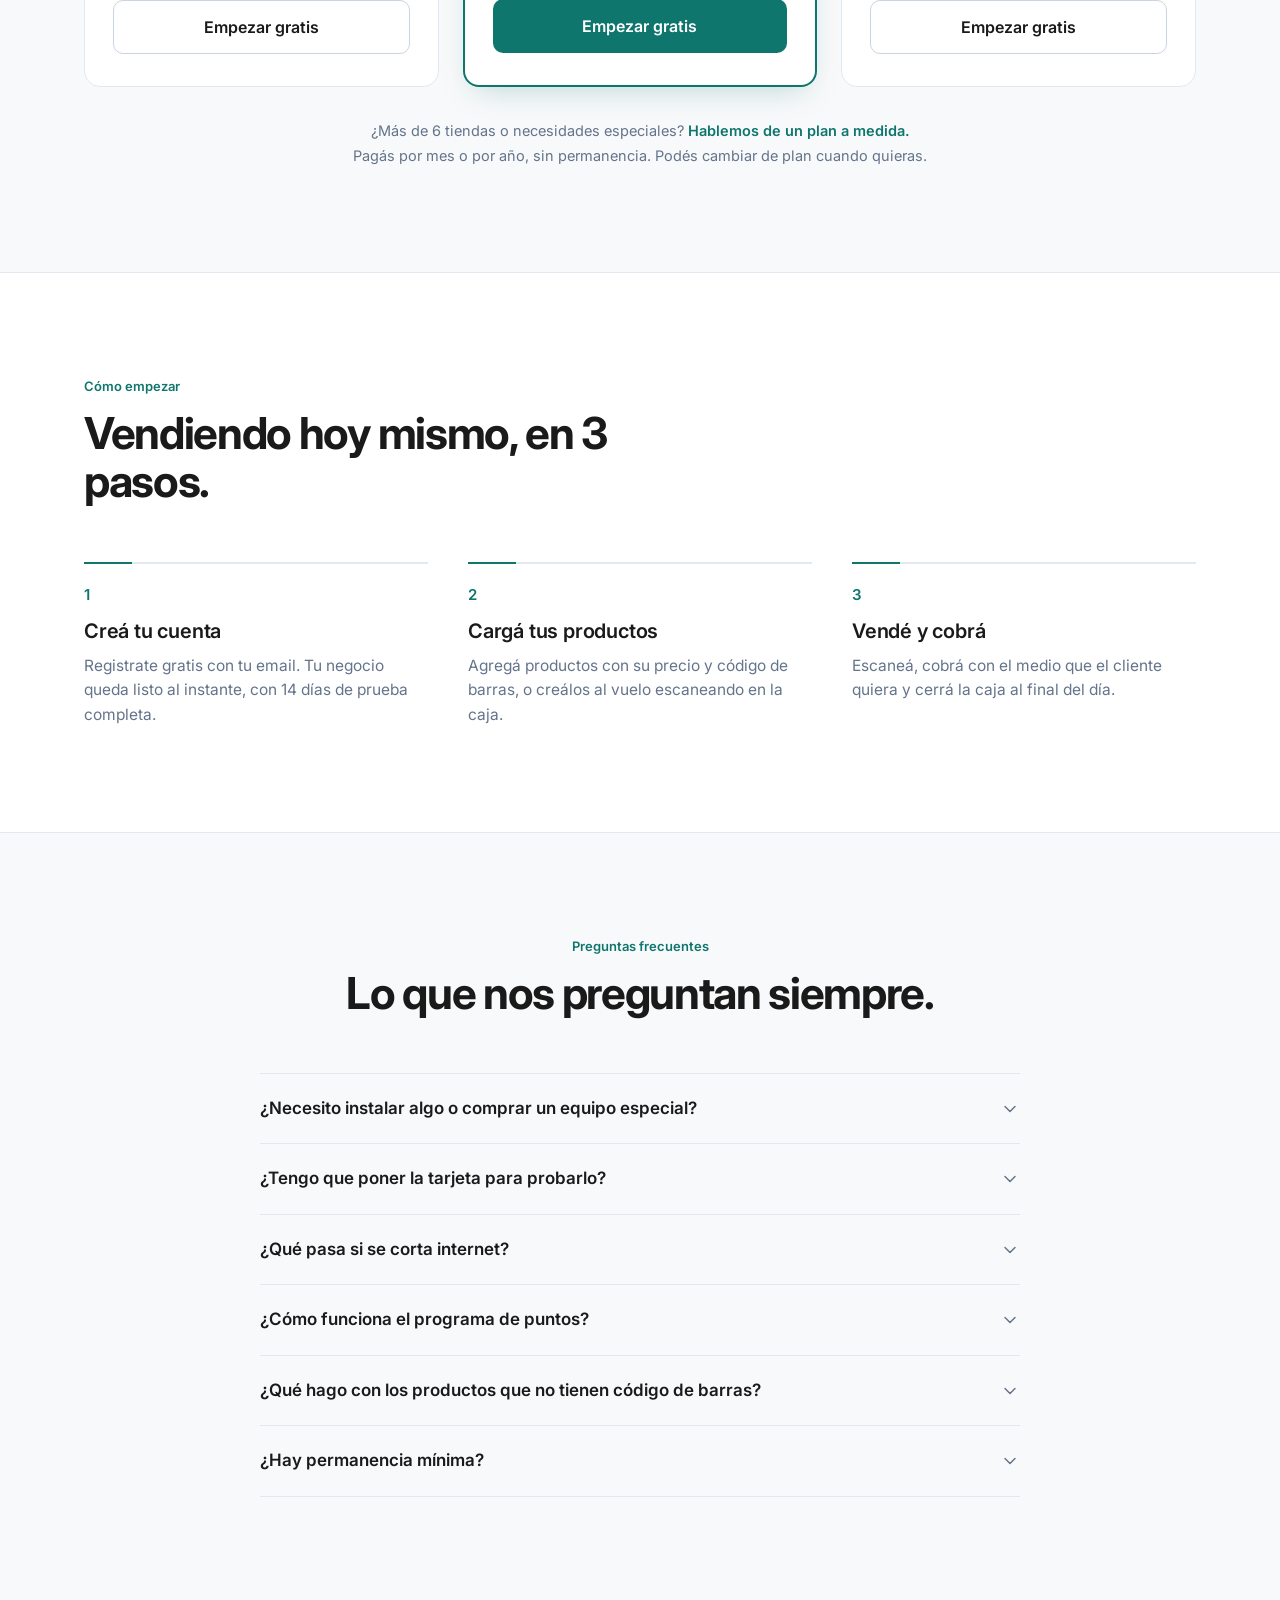
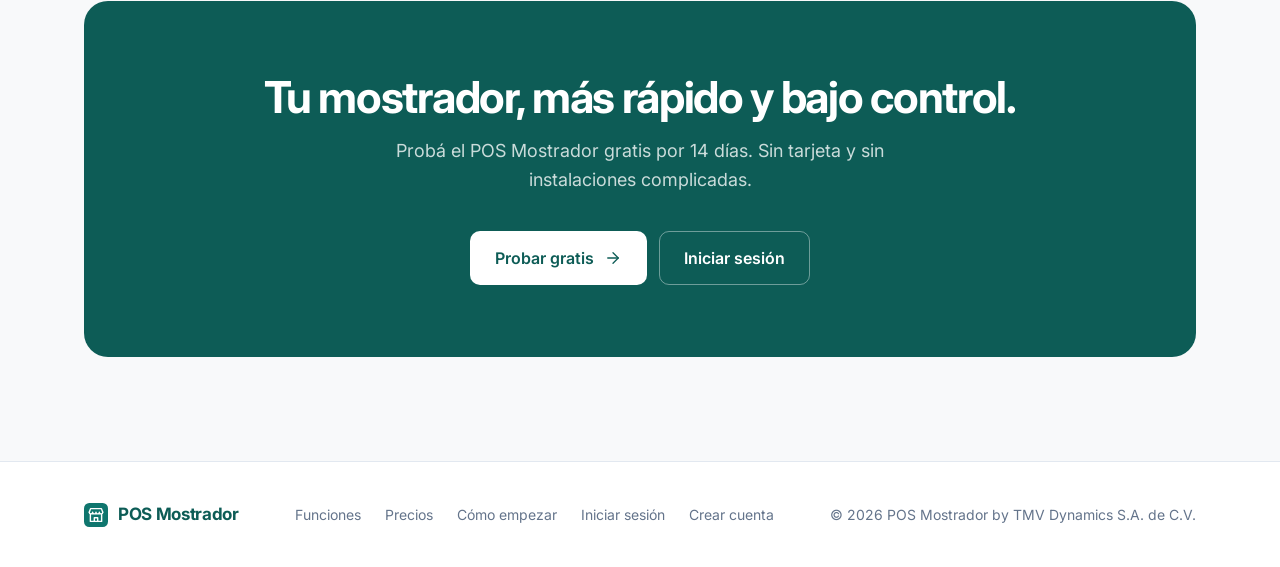
==== commit 5d2c2083: "Landing: capturas reales de la app en lugar de la maqueta - Hero: captura real de la pantalla de ven" ====
--- a/index.html
+++ b/index.html
@@ -71,58 +71,19 @@
   .checks span{display:inline-flex;align-items:center;gap:7px}
   .checks .ic{width:18px;height:18px;color:var(--primary)}
 
-  /* PRODUCT MOCK (tablet) */
-  .device{background:#1F2328;border-radius:28px;padding:12px;box-shadow:var(--shadow-lg);max-width:620px;margin-left:auto}
+  /* CAPTURAS REALES */
+  .device{background:#1F2328;border-radius:22px;padding:10px;box-shadow:var(--shadow-lg);max-width:680px;margin-left:auto}
   @media(max-width:980px){.device{margin:0 auto}}
-  .screen{background:#fff;border-radius:18px;overflow:hidden;font-size:12.5px;color:var(--text)}
-  .s-top{display:flex;align-items:center;justify-content:space-between;padding:12px 16px;border-bottom:1px solid var(--border)}
-  .s-top .brand{font-size:15px}
-  .s-top .brand svg{width:22px;height:22px}
-  .s-top .who{display:flex;align-items:center;gap:8px;color:var(--text-2);font-size:12px}
-  .s-top .who b{width:24px;height:24px;border-radius:50%;background:var(--primary-soft);color:var(--primary-dark);display:grid;place-items:center;font-size:11px;font-weight:600}
-  .s-body{display:grid;grid-template-columns:118px 1fr}
-  .s-side{border-right:1px solid var(--border);padding:10px 8px;display:flex;flex-direction:column;gap:2px}
-  .s-side div{display:flex;align-items:center;gap:8px;padding:8px 10px;border-radius:8px;color:var(--text-2);font-weight:500}
-  .s-side div.on{background:var(--primary-soft);color:var(--primary-dark)}
-  .s-side .ic{width:15px;height:15px}
-  .s-main{padding:14px 16px 0;display:flex;flex-direction:column;min-width:0}
-  .s-head{display:flex;align-items:center;justify-content:space-between;gap:12px;margin-bottom:12px}
-  .s-head h4{font-size:16px;font-weight:600;letter-spacing:-.01em;white-space:nowrap}
-  .s-search{display:flex;align-items:center;gap:6px;border:1px solid var(--border);border-radius:8px;padding:7px 10px;color:var(--text-3);font-size:11.5px;flex:1;max-width:230px;min-width:0}
-  .s-search span{white-space:nowrap;overflow:hidden;text-overflow:ellipsis}
-  .s-search .ic{width:14px;height:14px}
-  .s-search .bc{margin-left:auto;color:var(--accent)}
-  .s-table{border:1px solid var(--border);border-radius:10px;overflow:hidden}
-  .s-row{display:grid;grid-template-columns:minmax(0,1fr) 62px 62px 66px 20px;align-items:center;gap:8px;padding:9px 12px;border-top:1px solid var(--border)}
-  .s-row:first-child{border-top:none;background:#FAFBFC;color:var(--text-2);font-size:11px;font-weight:500;padding:8px 12px}
-  .s-row .name{white-space:nowrap;overflow:hidden;text-overflow:ellipsis}
-  .s-row .r{text-align:right}
-  .qty{display:inline-flex;align-items:center;gap:6px;border:1px solid var(--border);border-radius:6px;padding:2px 6px;font-weight:500}
-  .qty i{font-style:normal;color:var(--text-2)}
-  .s-row .del{color:var(--text-3)}
-  .s-row .del .ic{width:14px;height:14px}
-  .s-total{display:flex;justify-content:space-between;align-items:flex-end;padding:16px 4px 14px}
-  .s-total .items{color:var(--text-2)}
-  .s-total .lbl{font-size:10.5px;font-weight:600;letter-spacing:.06em;color:var(--text-2);text-align:right}
-  .s-total .amt{white-space:nowrap;font-size:28px;font-weight:700;color:var(--primary-dark);letter-spacing:-.02em;line-height:1.1}
-  .s-total .iva{display:inline-block;margin-top:4px;font-size:10.5px;font-weight:600;color:#B4532F;background:var(--accent-soft);padding:2px 8px;border-radius:999px}
-  .s-foot{display:flex;align-items:center;justify-content:space-between;gap:14px;border-top:1px solid var(--border);margin:0 -16px;padding:12px 16px}
-  .s-foot .pays{display:flex;gap:6px;color:var(--text-2)}
-  .s-foot .pays span{border:1px solid var(--border);border-radius:6px;padding:4px 8px;font-size:11px;font-weight:500}
-  .s-foot .pays span.on{border-color:var(--primary);color:var(--primary-dark);background:var(--primary-soft)}
-  .s-pay{display:flex;align-items:center;justify-content:center;gap:8px;background:var(--primary);color:#fff;font-weight:600;border-radius:8px;padding:10px 0;flex:0 0 46%;font-size:13px}
-  .s-pay .ic{width:15px;height:15px}
-  @media(max-width:600px){
-    .device{border-radius:20px;padding:8px}.screen{border-radius:13px;font-size:11.5px}
-    .s-body{grid-template-columns:1fr}.s-side{display:none}
-    .s-search{display:none}
-    .s-top .who .st{display:none}
-    .s-total .amt{font-size:24px}
-    .s-row{grid-template-columns:minmax(0,1fr) 52px 70px;gap:6px}
-    .s-row .hide-sm,.s-row .del,.s-row>span:last-child:empty{display:none}
-    .s-foot .pays{display:none}.s-pay{flex:1}
-    .cta-row .btn{flex:1 1 auto}
-  }
+  @media(max-width:600px){.device{border-radius:14px;padding:6px}}
+  .screen-img{display:block;width:100%;height:auto;border-radius:14px;background:#fff}
+  @media(max-width:600px){.screen-img{border-radius:9px}}
+  .shots{display:grid;grid-template-columns:1fr 1fr;gap:28px}
+  @media(max-width:820px){.shots{grid-template-columns:1fr}}
+  .shot figure{margin:0}
+  .shot img{display:block;width:100%;height:auto;border-radius:14px;border:1px solid var(--border);box-shadow:0 12px 32px -16px rgba(16,24,40,.25);background:#fff}
+  .shot figcaption{margin-top:14px}
+  .shot h3{font-size:18px;font-weight:600;letter-spacing:-.01em}
+  .shot p{color:var(--text-2);font-size:15px;margin-top:4px;line-height:1.55}
 
   /* RUBROS STRIP */
   .rubros{border-top:1px solid var(--border);border-bottom:1px solid var(--border);background:var(--surface)}
@@ -297,48 +258,10 @@
       </div>
     </div>
 
-    <!-- Mock de la pantalla de venta (HTML, no imagen) -->
-    <div class="device" role="img" aria-label="Pantalla de venta del POS Mostrador con un carrito de 4 productos y total de $10.460">
-      <div class="screen" aria-hidden="true">
-        <div class="s-top">
-          <div class="brand"><svg><use href="#logo"/></svg>POS Mostrador</div>
-          <div class="who"><span class="st">Caja 1 · Abierta</span> <b>MP</b></div>
-        </div>
-        <div class="s-body">
-          <div class="s-side">
-            <div class="on"><svg class="ic"><use href="#i-cart"/></svg>Venta</div>
-            <div><svg class="ic"><use href="#i-box"/></svg>Productos</div>
-            <div><svg class="ic"><use href="#i-users"/></svg>Clientes</div>
-            <div><svg class="ic"><use href="#i-cash"/></svg>Caja</div>
-            <div><svg class="ic"><use href="#i-chart"/></svg>Reportes</div>
-          </div>
-          <div class="s-main">
-            <div class="s-head">
-              <h4>Nueva venta</h4>
-              <div class="s-search"><svg class="ic"><use href="#i-search"/></svg><span>Buscar o escanear código</span><svg class="ic bc"><use href="#i-scan"/></svg></div>
-            </div>
-            <div class="s-table num">
-              <div class="s-row"><span>Producto</span><span>Cant.</span><span class="r hide-sm">Precio</span><span class="r">Subtotal</span><span></span></div>
-              <div class="s-row"><span class="name">Yerba mate 500 g</span><span><span class="qty">1 <i>+</i></span></span><span class="r hide-sm">$ 2.450</span><span class="r">$ 2.450</span><span class="del"><svg class="ic"><use href="#i-trash"/></svg></span></div>
-              <div class="s-row"><span class="name">Café molido 250 g</span><span><span class="qty">2 <i>+</i></span></span><span class="r hide-sm">$ 1.890</span><span class="r">$ 3.780</span><span class="del"><svg class="ic"><use href="#i-trash"/></svg></span></div>
-              <div class="s-row"><span class="name">Azúcar 1 kg</span><span><span class="qty">1 <i>+</i></span></span><span class="r hide-sm">$ 1.250</span><span class="r">$ 1.250</span><span class="del"><svg class="ic"><use href="#i-trash"/></svg></span></div>
-              <div class="s-row"><span class="name">Aceite de girasol 900 ml</span><span><span class="qty">1 <i>+</i></span></span><span class="r hide-sm">$ 2.980</span><span class="r">$ 2.980</span><span class="del"><svg class="ic"><use href="#i-trash"/></svg></span></div>
-            </div>
-            <div class="s-total num">
-              <span class="items">5 unidades · 4 productos</span>
-              <div>
-                <div class="lbl">TOTAL</div>
-                <div class="amt">$ 10.460</div>
-                <div style="text-align:right"><span class="iva">IVA incluido</span></div>
-              </div>
-            </div>
-            <div class="s-foot">
-              <div class="pays"><span class="on">Efectivo</span><span>MP QR</span><span>Débito</span></div>
-              <div class="s-pay"><svg class="ic"><use href="#i-card"/></svg>Cobrar</div>
-            </div>
-          </div>
-        </div>
-      </div>
+    <!-- Captura real de la app (datos de ejemplo) -->
+    <div class="device">
+      <img class="screen-img" src="img/app-venta.jpg" width="2560" height="1600" fetchpriority="high"
+        alt="Pantalla de venta del POS Mostrador: grilla de productos con precio y stock, y el carrito con el total listo para cobrar">
     </div>
   </div>
 </header>
@@ -394,6 +317,34 @@
           <li><svg class="ic"><use href="#i-check"/></svg>Productos más vendidos</li>
         </ul>
       </div>
+    </div>
+  </div>
+</section>
+
+<section id="capturas" style="padding-top:0">
+  <div class="wrap">
+    <div class="sec-head">
+      <div class="kicker">Así se ve por dentro</div>
+      <h2>Lo que vas a usar todos los días.</h2>
+      <p>Capturas reales del sistema, con productos y clientes de ejemplo.</p>
+    </div>
+    <div class="shots">
+      <div class="shot"><figure>
+        <img src="img/app-vuelto.jpg" width="2560" height="1600" loading="lazy" alt="Cobro en efectivo: el cliente paga con $20.000 y el sistema muestra el vuelto de $660">
+        <figcaption><h3>Cobro con vuelto calculado</h3><p>Ingresás con cuánto paga y el sistema te dice el vuelto. Sin cuentas en la cabeza.</p></figcaption>
+      </figure></div>
+      <div class="shot"><figure>
+        <img src="img/app-cuenta-corriente.jpg" width="2560" height="1600" loading="lazy" alt="Cuenta corriente: total a cobrar, clientes que deben y botón para registrar pagos">
+        <figcaption><h3>Cuenta corriente al día</h3><p>Quién te debe, cuánto, y registrás los pagos en dos toques. Con recordatorio por WhatsApp.</p></figcaption>
+      </figure></div>
+      <div class="shot"><figure>
+        <img src="img/app-lealtad.jpg" width="2560" height="1600" loading="lazy" alt="Programa de lealtad: registro por teléfono, miembros con sus puntos y recompensas">
+        <figcaption><h3>Programa de puntos</h3><p>Registrás al cliente con su teléfono, suma puntos solo y los canjea por las promos que armes.</p></figcaption>
+      </figure></div>
+      <div class="shot"><figure>
+        <img src="img/app-codigos.jpg" width="2560" height="1600" loading="lazy" alt="Generador de códigos de barras: lista de productos para generar códigos e imprimir etiquetas">
+        <figcaption><h3>Códigos de barras y etiquetas</h3><p>Generá códigos para lo que no trae e imprimí las etiquetas con nombre y precio.</p></figcaption>
+      </figure></div>
     </div>
   </div>
 </section>
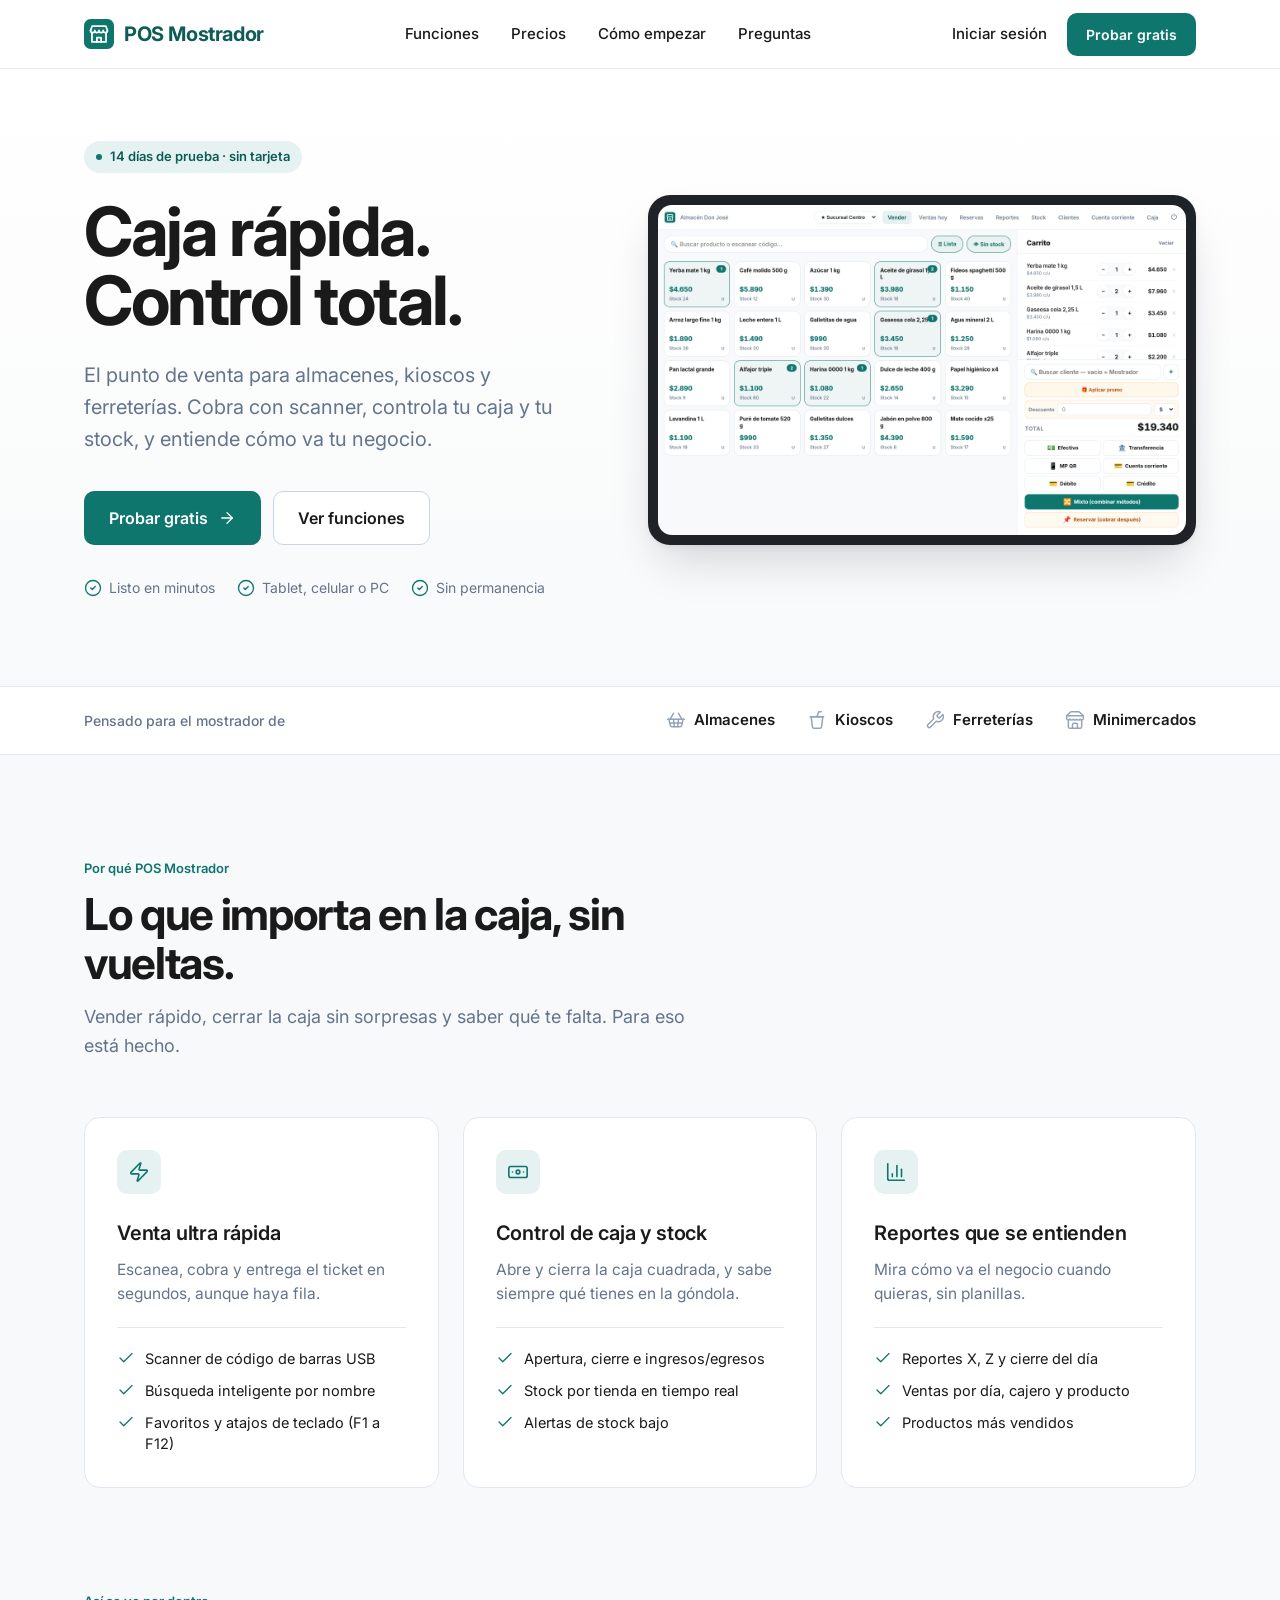
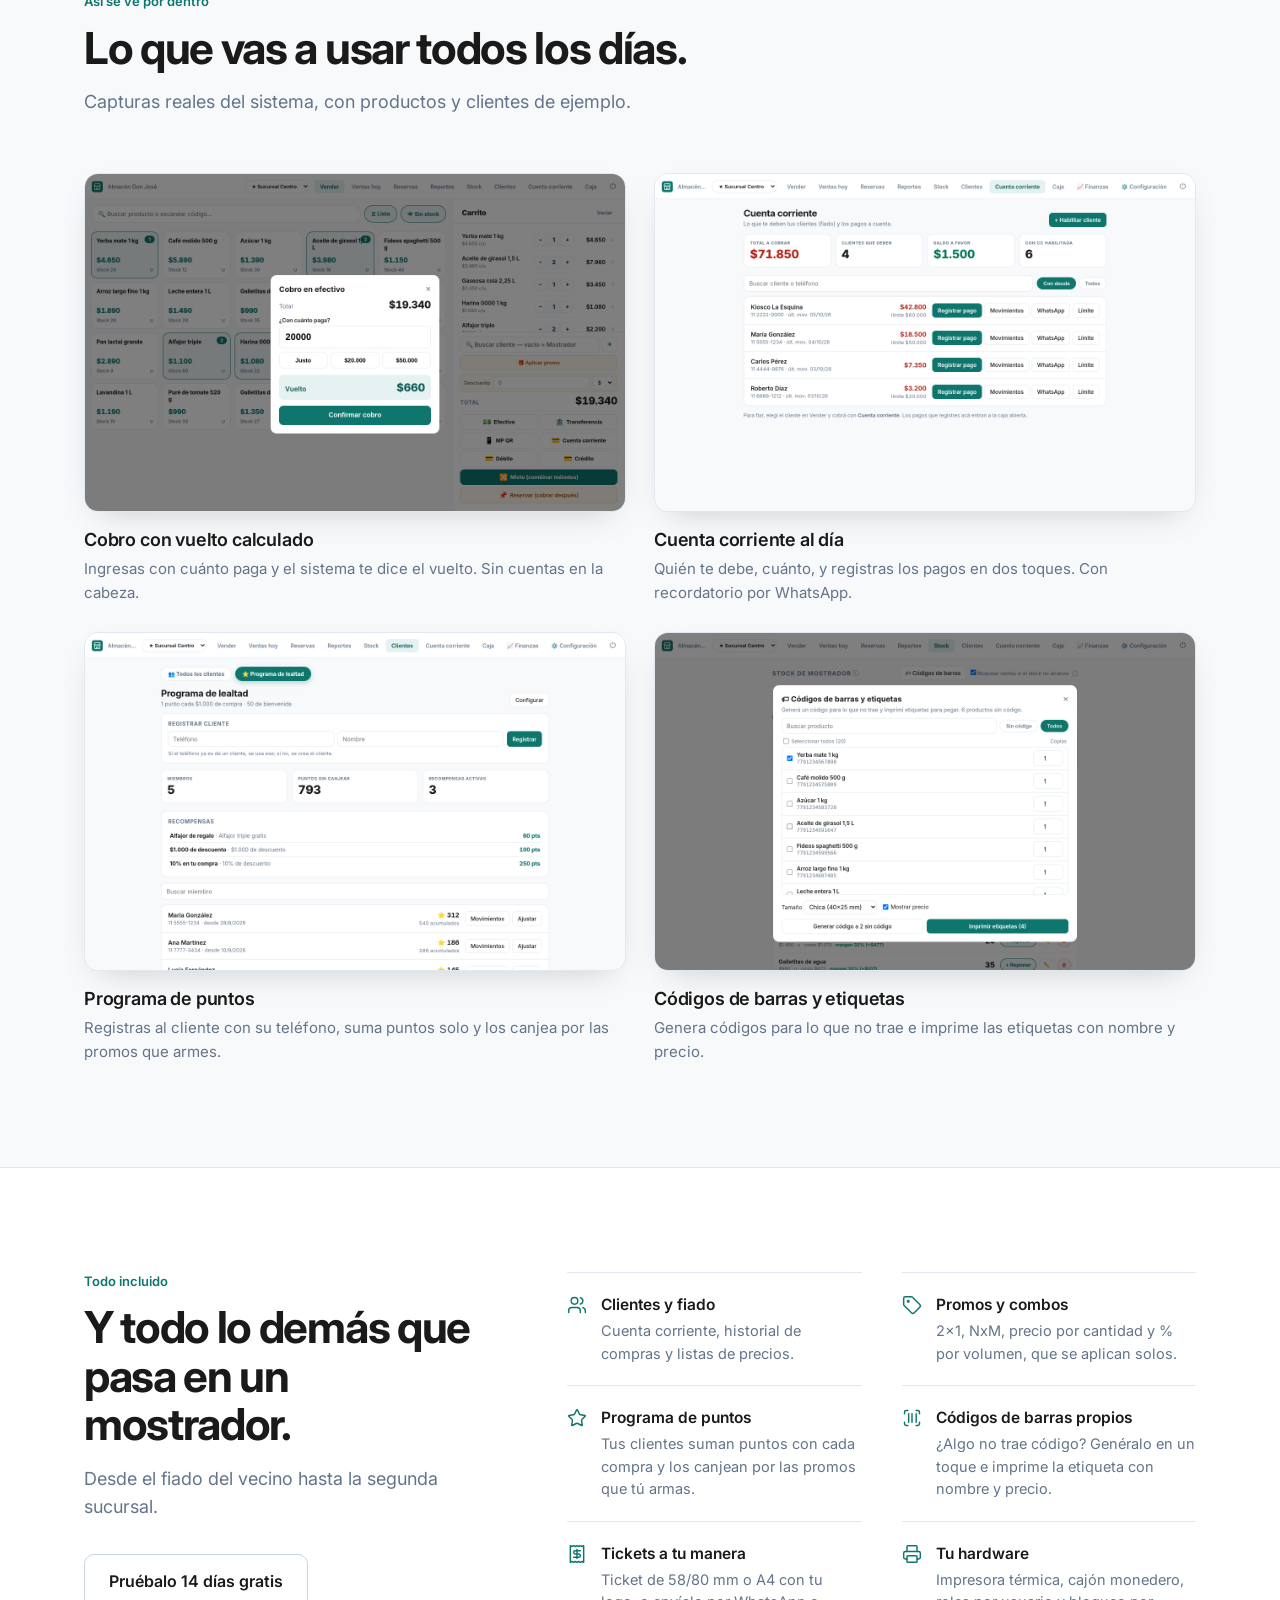
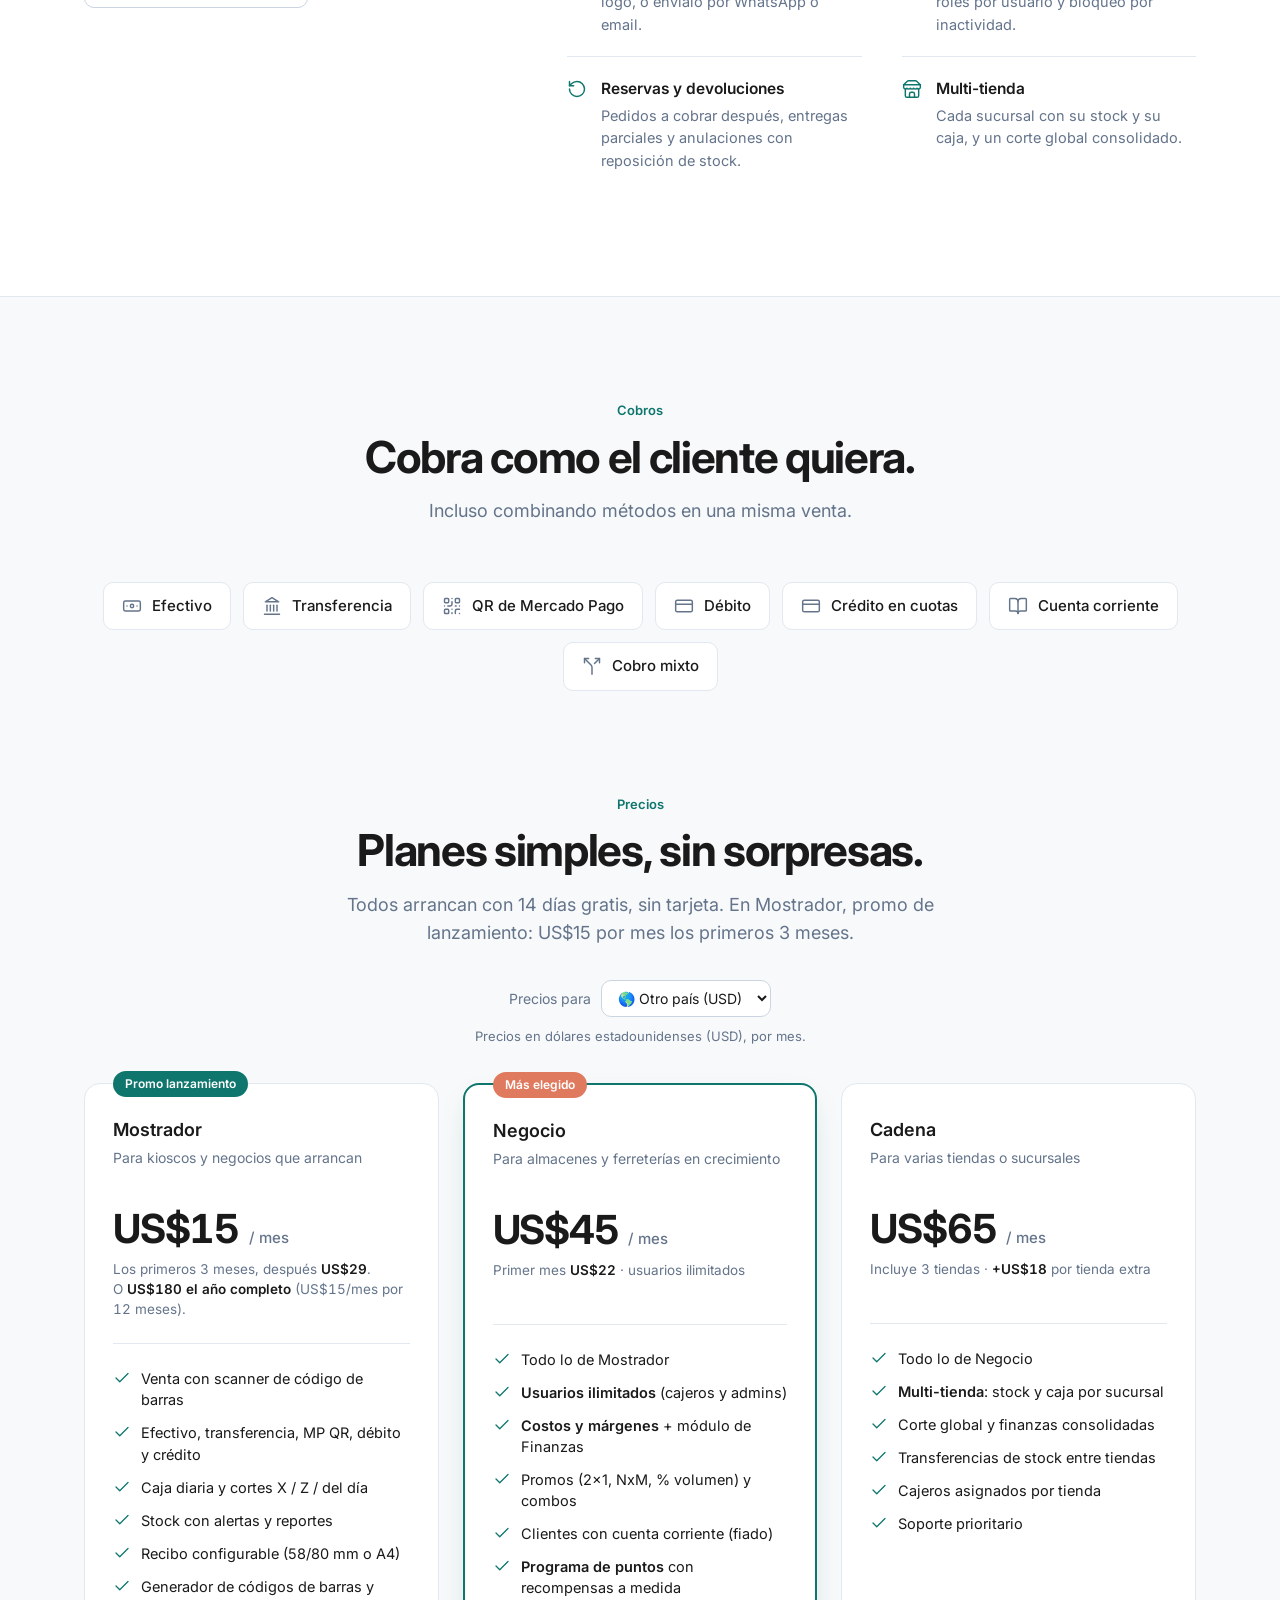
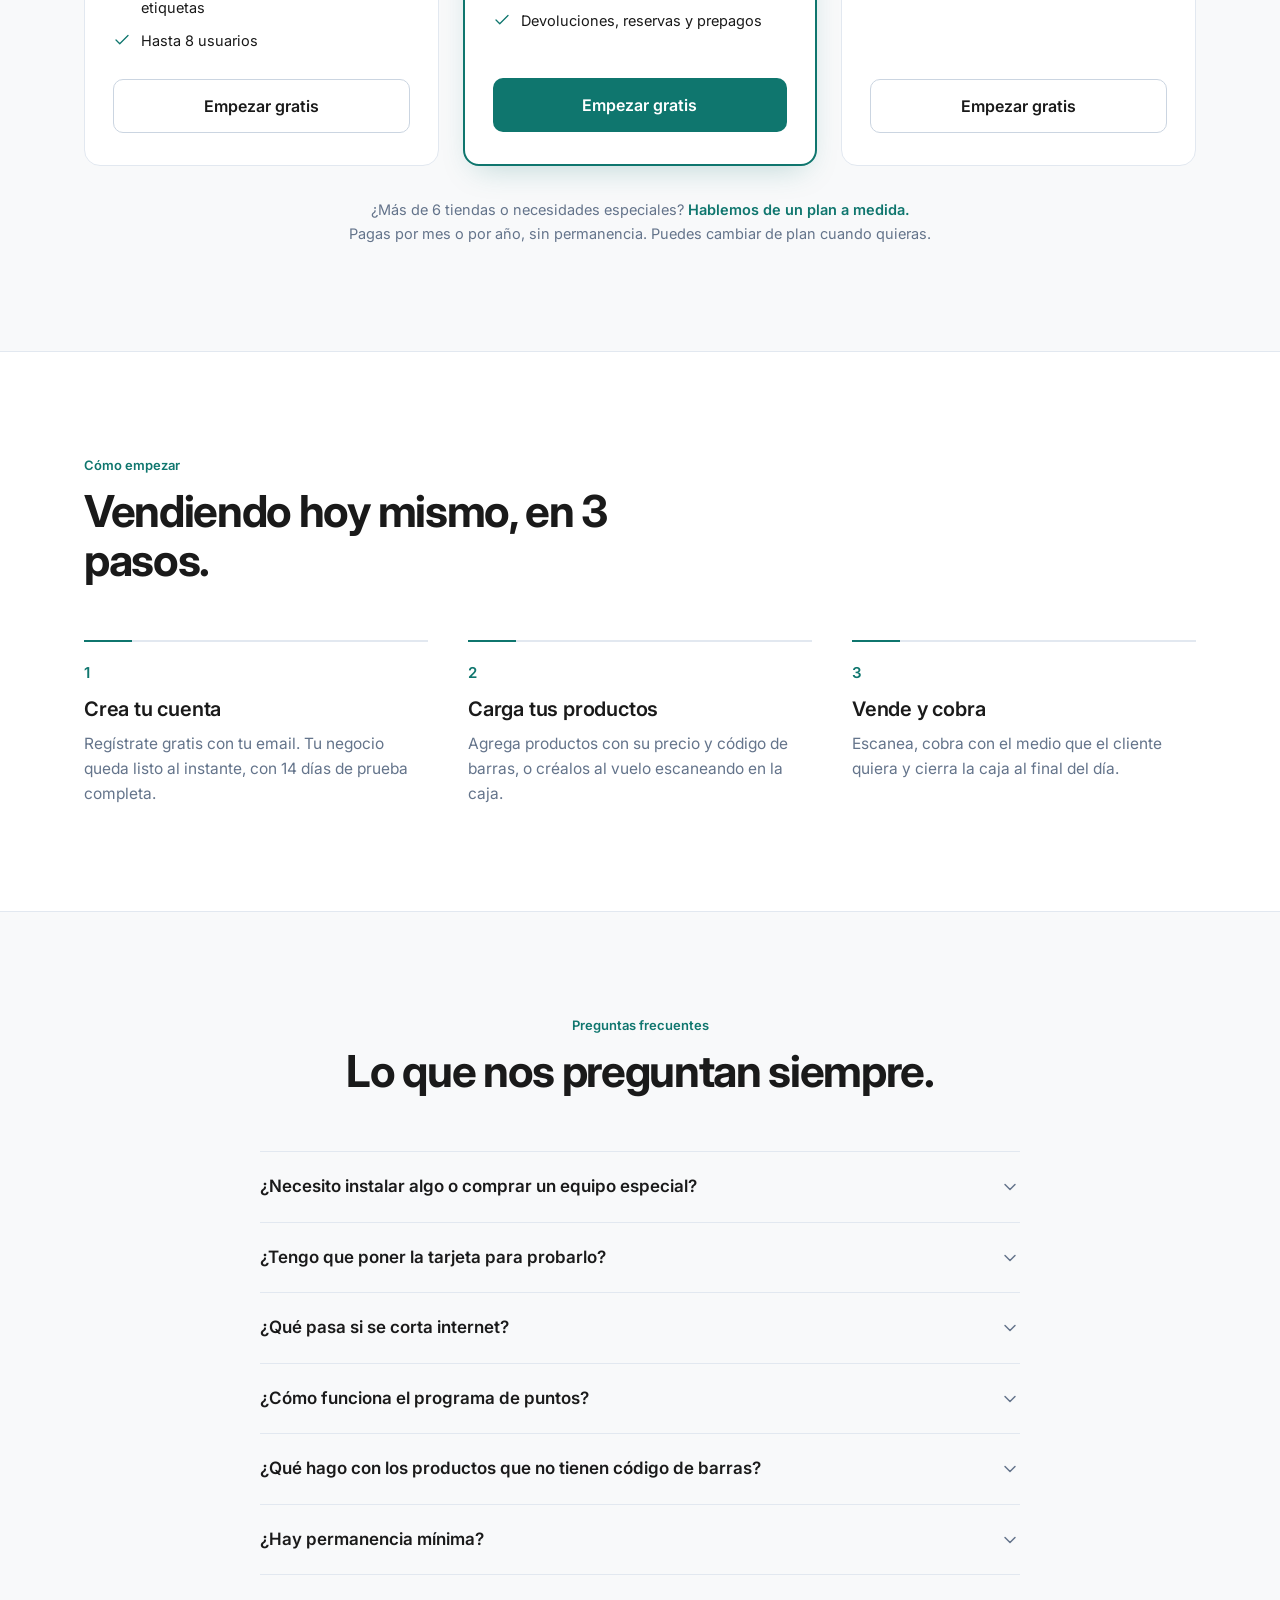
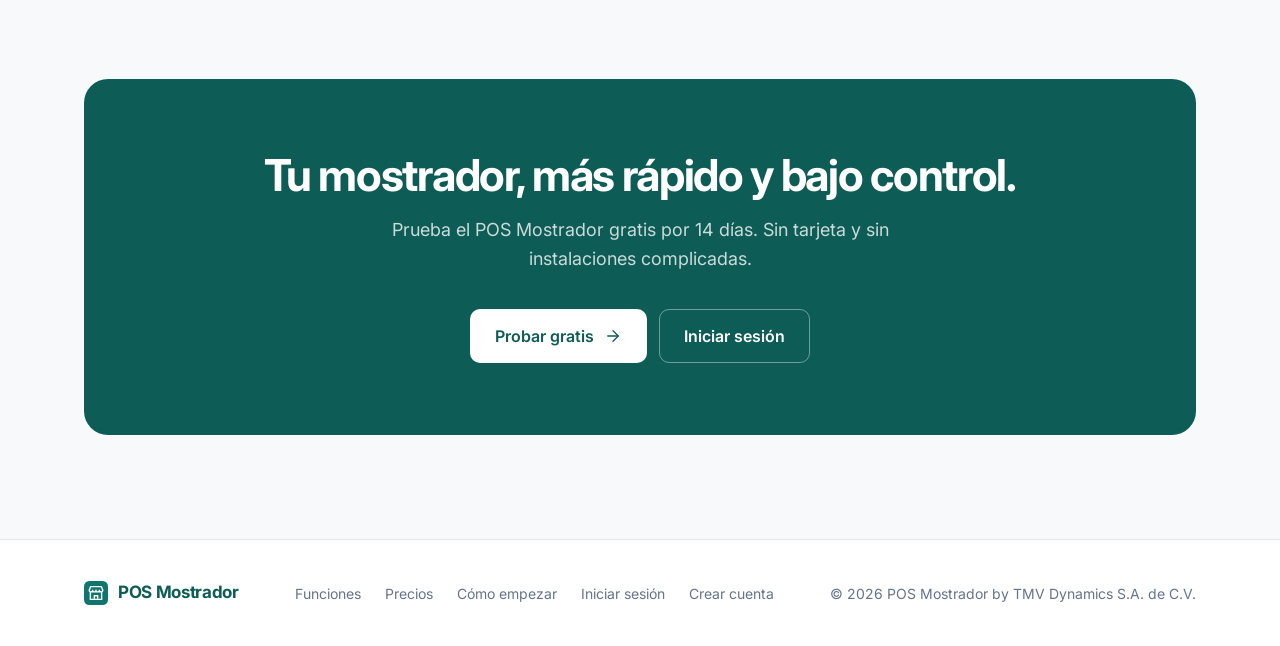
==== commit 3222dc51: "Soporte por pais: precios en moneda local, moneda y hora del negocio, tuteo - Precios por pais y mon" ====
--- a/index.html
+++ b/index.html
@@ -139,6 +139,9 @@
   .price.pop{border:2px solid var(--primary);box-shadow:0 12px 32px -12px rgba(15,118,110,.28)}
   .price-pop{position:absolute;top:-13px;left:28px;background:var(--accent);color:#fff;font-size:12px;font-weight:600;padding:4px 12px;border-radius:999px}
   .price-promo{background:var(--primary)}
+  .pais-row{display:flex;align-items:center;justify-content:center;gap:10px;flex-wrap:wrap;margin:-24px 0 36px;font-size:14px;color:var(--text-2)}
+  .pais-row select{padding:8px 12px;border:1px solid #CBD5E1;border-radius:10px;font-family:inherit;font-size:14px;background:#fff;color:var(--text);cursor:pointer}
+  .pais-moneda{width:100%;text-align:center;font-size:13px}
   .price-name{font-size:18px;font-weight:600}
   .price-for{font-size:14px;color:var(--text-2);margin-top:4px;min-height:42px}
   .price-amt{font-size:40px;font-weight:700;letter-spacing:-.03em;margin-top:20px;line-height:1}
@@ -394,7 +397,21 @@
     <div class="sec-head center">
       <div class="kicker">Precios</div>
       <h2>Planes simples, sin sorpresas.</h2>
-      <p>Todos arrancan con 14 días gratis, sin tarjeta. En Mostrador, promo de lanzamiento: $20.000 por mes los primeros 3 meses.</p>
+      <p>Todos arrancan con 14 días gratis, sin tarjeta. En Mostrador, promo de lanzamiento: <span data-pp="intro">$20.000</span> por mes los primeros 3 meses.</p>
+    </div>
+
+    <div class="pais-row">
+      <label for="pais-sel">Precios para</label>
+      <select id="pais-sel" aria-label="País">
+        <option value="AR">🇦🇷 Argentina</option>
+        <option value="MX">🇲🇽 México</option>
+        <option value="CL">🇨🇱 Chile</option>
+        <option value="CO">🇨🇴 Colombia</option>
+        <option value="PE">🇵🇪 Perú</option>
+        <option value="UY">🇺🇾 Uruguay</option>
+        <option value="OT">🌎 Otro país (USD)</option>
+      </select>
+      <span class="pais-moneda" data-pp="moneda">Precios en pesos argentinos (ARS), por mes.</span>
     </div>
 
     <div class="price-grid">
@@ -402,8 +419,8 @@
         <div class="price-pop price-promo">Promo lanzamiento</div>
         <div class="price-name">Mostrador</div>
         <div class="price-for">Para kioscos y negocios que arrancan</div>
-        <div class="price-amt num">$20.000 <small>/ mes</small></div>
-        <div class="price-note num">Los primeros 3 meses, después <b>$40.000</b>.<br>O <b>$240.000 el año completo</b> ($20.000/mes por 12 meses).</div>
+        <div class="price-amt num"><span data-pp="mostrador-promo">$20.000</span> <small>/ mes</small></div>
+        <div class="price-note num">Los primeros 3 meses, después <b data-pp="mostrador-mensual">$40.000</b>.<br>O <b data-pp="mostrador-anual">$240.000</b> <b>el año completo</b> (<span data-pp="mostrador-promo2">$20.000</span>/mes por 12 meses).</div>
         <ul>
           <li><svg class="ic"><use href="#i-check"/></svg>Venta con scanner de código de barras</li>
           <li><svg class="ic"><use href="#i-check"/></svg>Efectivo, transferencia, MP QR, débito y crédito</li>
@@ -420,8 +437,8 @@
         <div class="price-pop">Más elegido</div>
         <div class="price-name">Negocio</div>
         <div class="price-for">Para almacenes y ferreterías en crecimiento</div>
-        <div class="price-amt num">$60.000 <small>/ mes</small></div>
-        <div class="price-note num">Primer mes <b>$30.000</b> · usuarios ilimitados</div>
+        <div class="price-amt num"><span data-pp="negocio-mensual">$60.000</span> <small>/ mes</small></div>
+        <div class="price-note num">Primer mes <b data-pp="negocio-primer">$30.000</b> · usuarios ilimitados</div>
         <ul>
           <li><svg class="ic"><use href="#i-check"/></svg>Todo lo de Mostrador</li>
           <li><svg class="ic"><use href="#i-check"/></svg><span><b>Usuarios ilimitados</b> (cajeros y admins)</span></li>
@@ -437,8 +454,8 @@
       <div class="price">
         <div class="price-name">Cadena</div>
         <div class="price-for">Para varias tiendas o sucursales</div>
-        <div class="price-amt num">$90.000 <small>/ mes</small></div>
-        <div class="price-note num">Incluye 3 tiendas · <b>+$24.900</b> por tienda extra</div>
+        <div class="price-amt num"><span data-pp="cadena-mensual">$90.000</span> <small>/ mes</small></div>
+        <div class="price-note num">Incluye 3 tiendas · <b>+<span data-pp="cadena-extra">$24.900</span></b> por tienda extra</div>
         <ul>
           <li><svg class="ic"><use href="#i-check"/></svg>Todo lo de Negocio</li>
           <li><svg class="ic"><use href="#i-check"/></svg><span><b>Multi-tienda</b>: stock y caja por sucursal</span></li>
@@ -543,8 +560,40 @@
   </div>
 </footer>
 
+<script src="js/pais.js?v=1"></script>
 <script>
   document.getElementById('year').textContent = new Date().getFullYear();
+
+  // País del visitante: precios en su moneda y textos con "tú" fuera de AR/UY.
+  (function () {
+    const P = window.PosPais;
+    if (!P) return;
+    const sel = document.getElementById('pais-sel');
+    let pais = P.detectarPais();
+    if (!P.PAISES[pais].voseo) P.aplicarTuteo(document.body);
+
+    async function pintar() {
+      const info = P.PAISES[pais];
+      const pr = await P.precios(pais);
+      const f = n => P.fmt(n, info.moneda);
+      const set = (k, v) => document.querySelectorAll('[data-pp="' + k + '"]').forEach(el => { el.textContent = v; });
+      const m = pr.mostrador || {}, n = pr.negocio || {}, c = pr.cadena || {};
+      set('intro', f(m.precio_promo)); set('mostrador-promo', f(m.precio_promo)); set('mostrador-promo2', f(m.precio_promo));
+      set('mostrador-mensual', f(m.precio_mensual)); set('mostrador-anual', f(m.precio_anual));
+      set('negocio-mensual', f(n.precio_mensual)); set('negocio-primer', f(n.precio_primer_mes));
+      set('cadena-mensual', f(c.precio_mensual)); set('cadena-extra', f(c.precio_tienda_extra));
+      set('moneda', 'Precios en ' + info.monedaNombre + ' (' + info.moneda + '), por mes.');
+      // Los botones de registro llevan el país elegido.
+      document.querySelectorAll('a[href^="signup.html"]').forEach(a => {
+        const u = new URL(a.getAttribute('href'), location.href);
+        u.searchParams.set('pais', pais);
+        a.setAttribute('href', 'signup.html' + u.search);
+      });
+    }
+    sel.value = pais;
+    sel.addEventListener('change', () => { pais = sel.value; P.guardar(pais); pintar(); });
+    pintar();
+  })();
 </script>
 </body>
 </html>
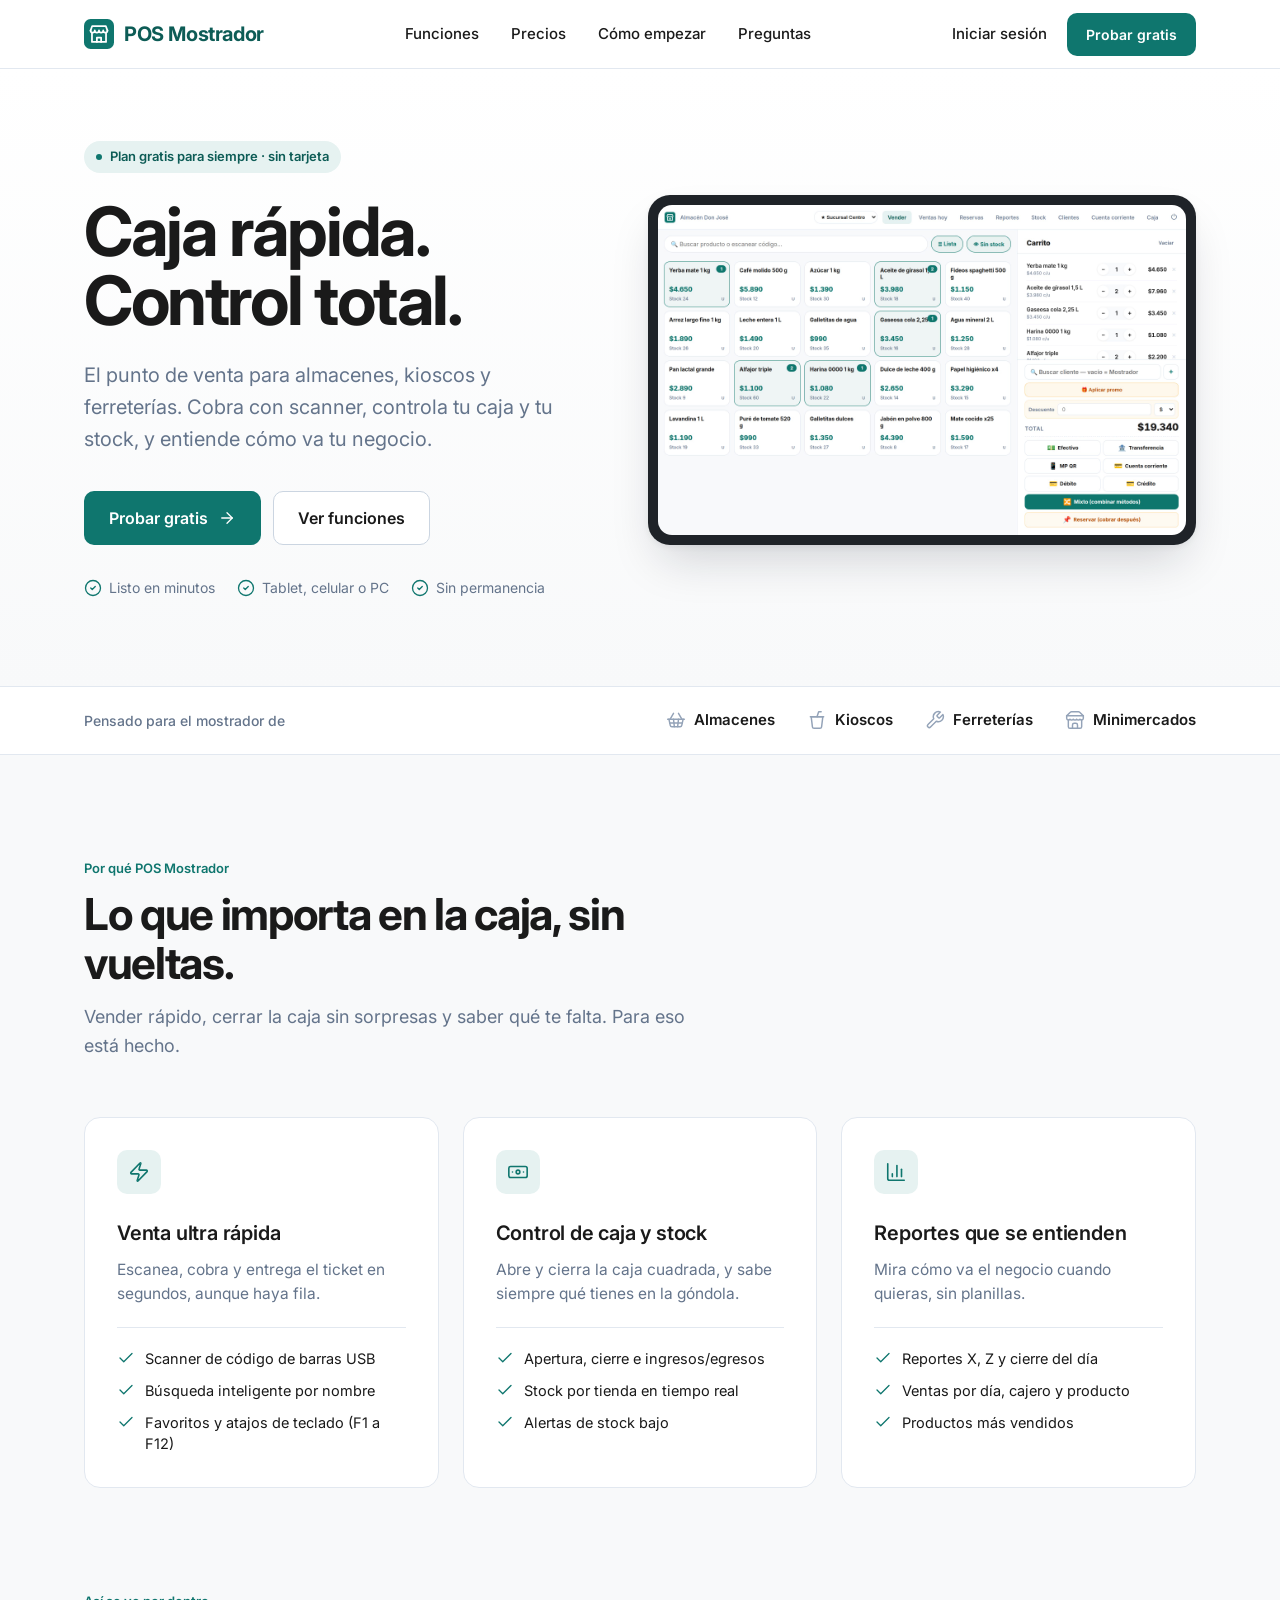
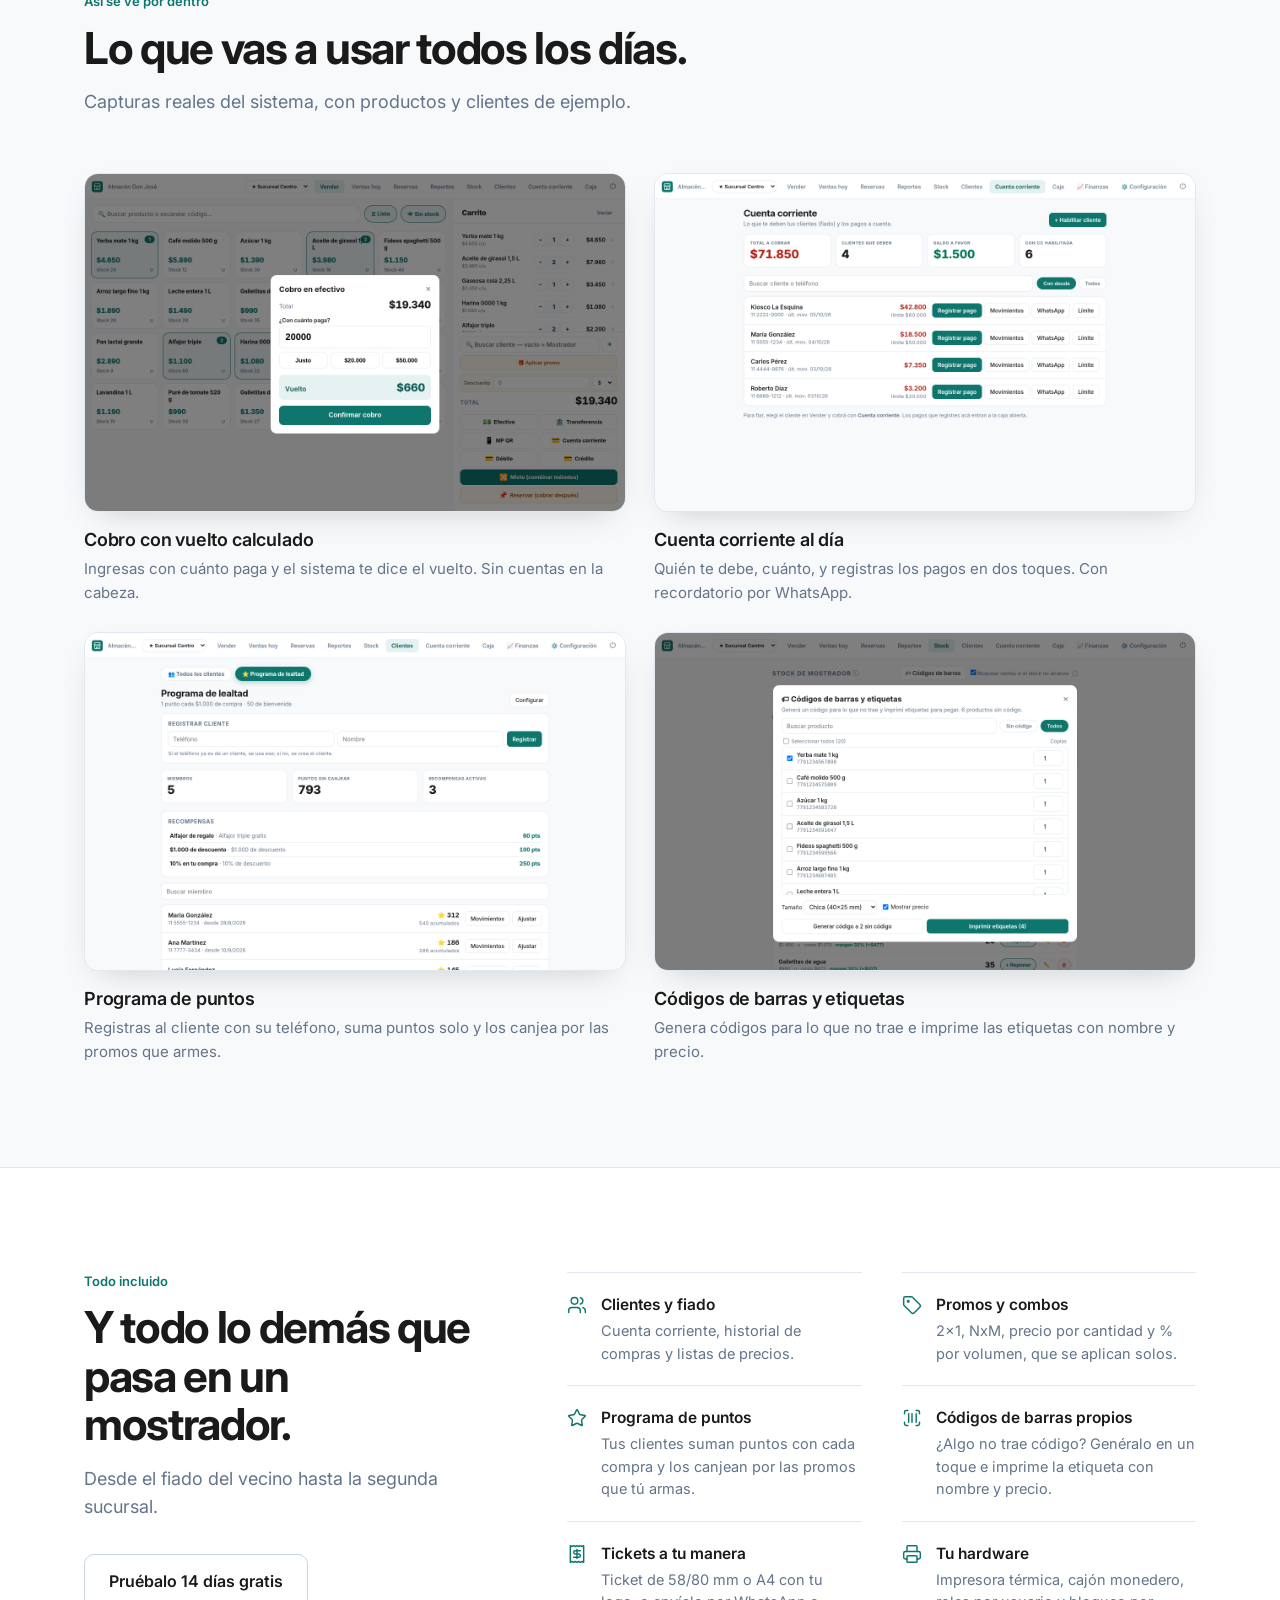
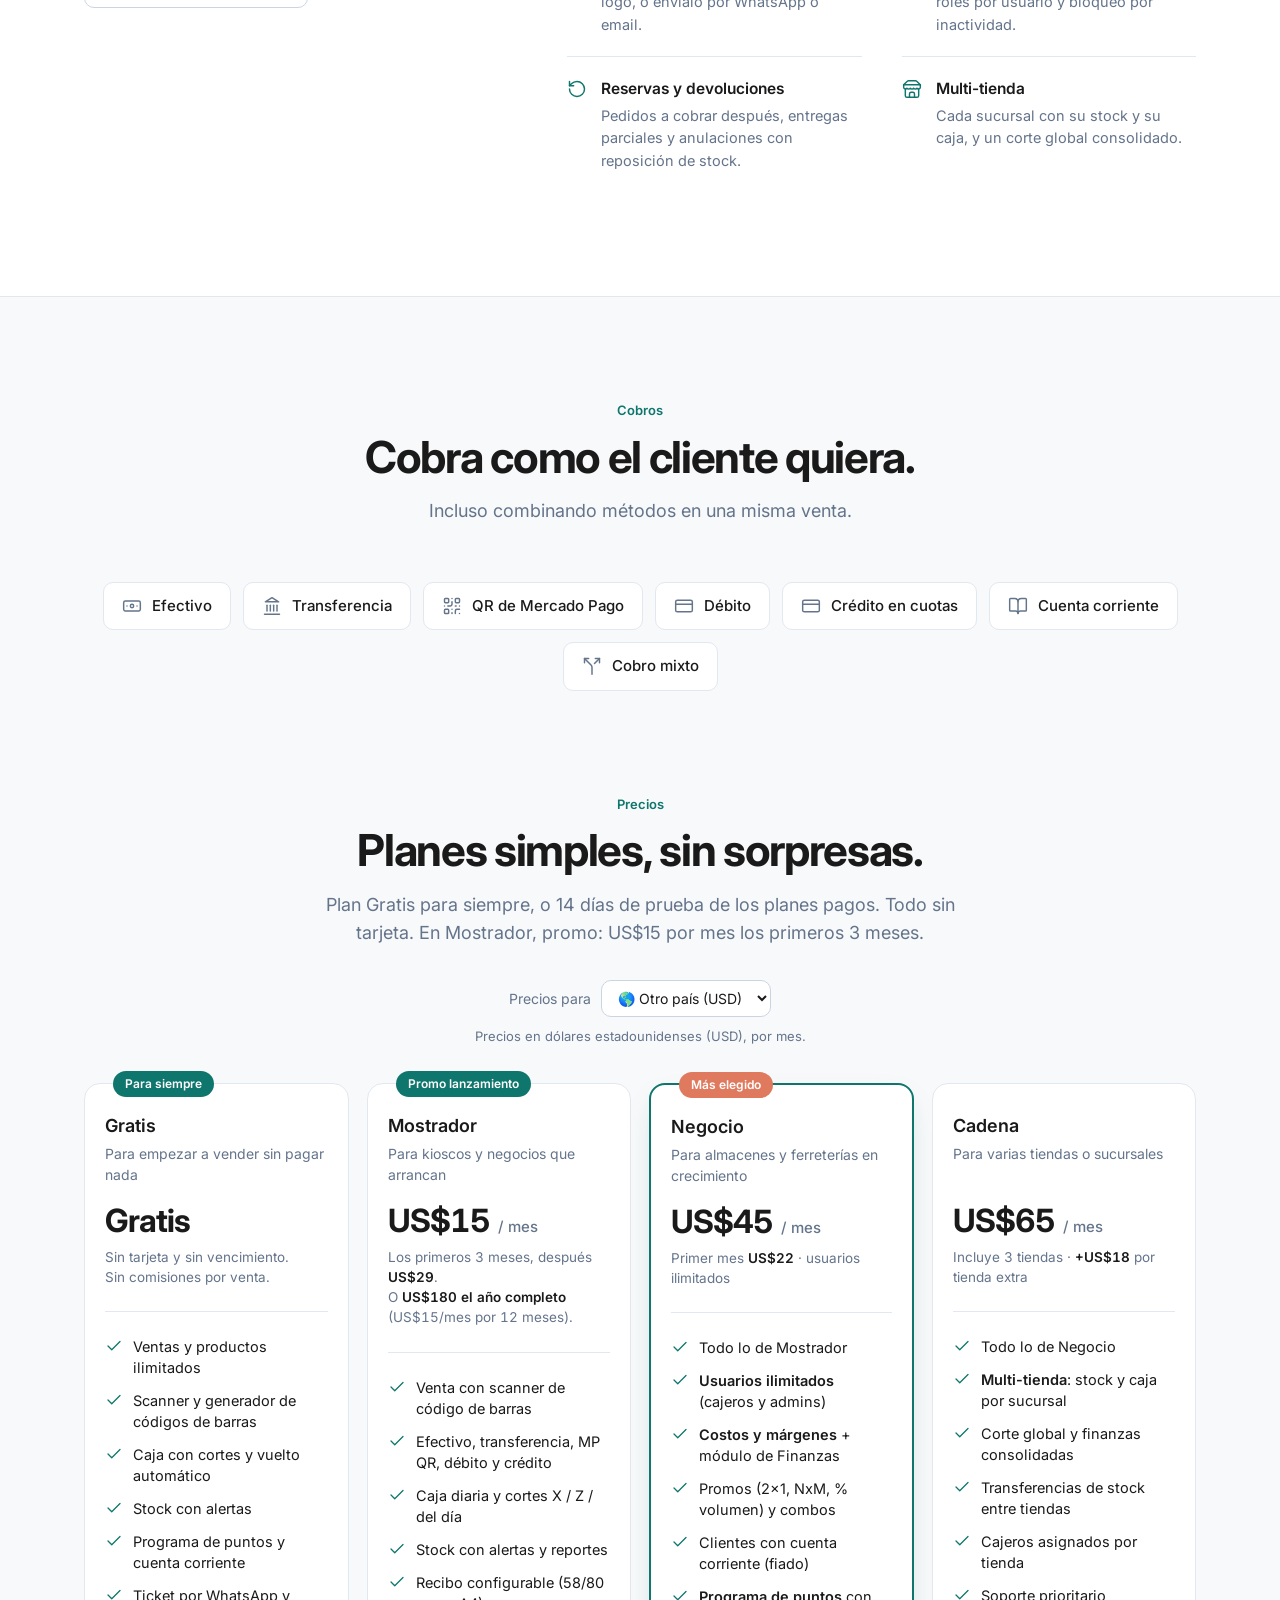
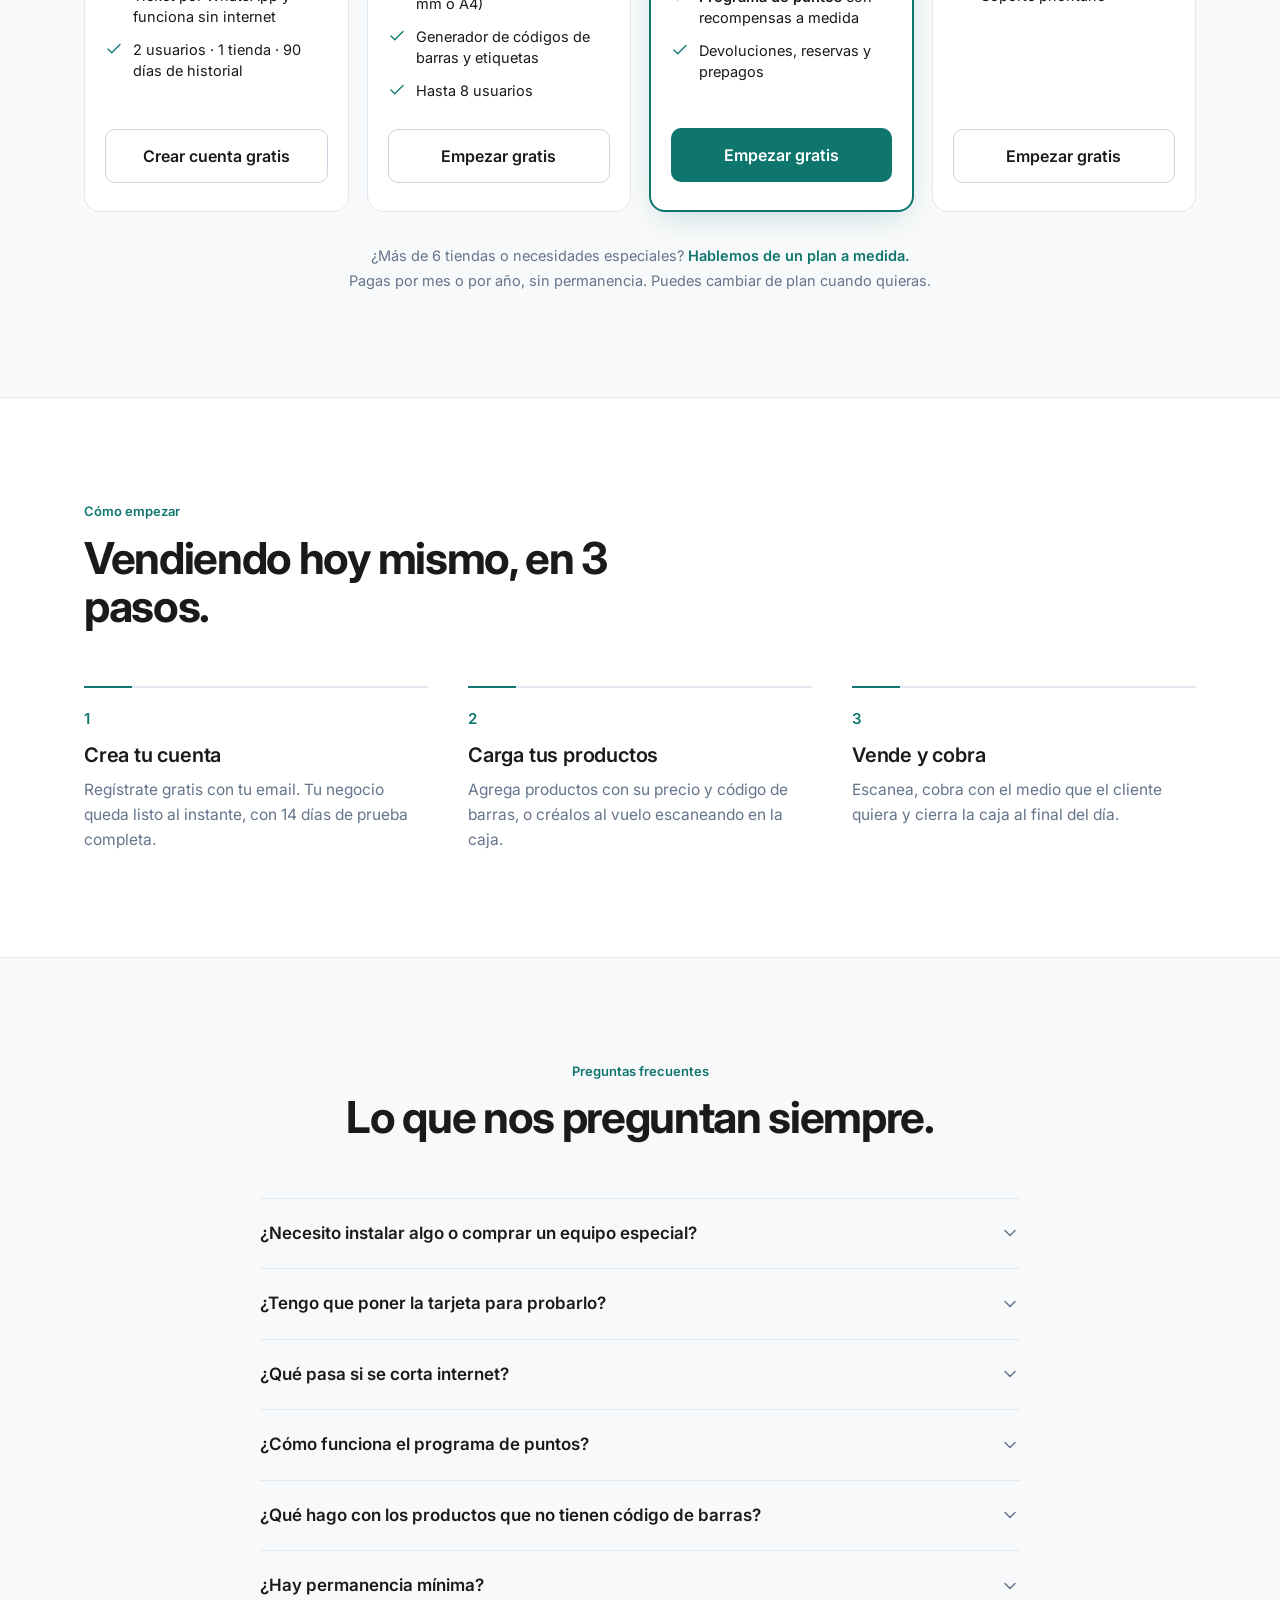
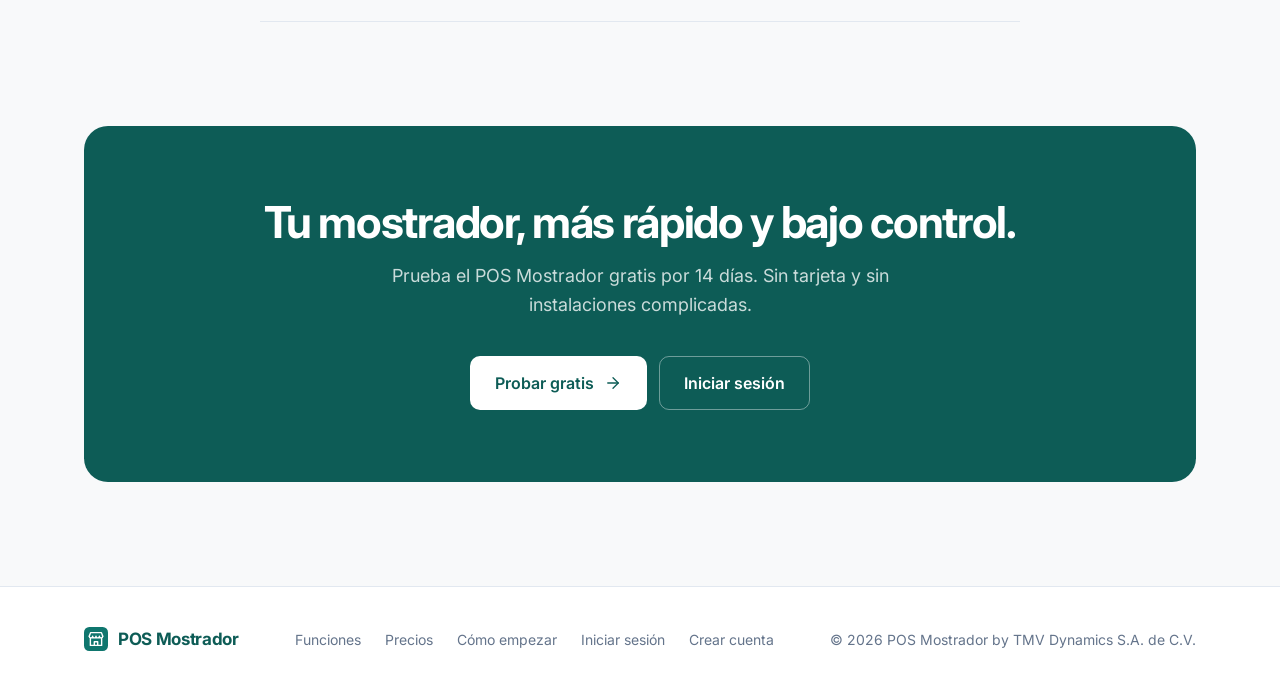
==== commit 602bb5c8: "Plan Gratis (freemium) en todos los paises menos Argentina - Base (sql/2026-10-05_pos_plan_gratis.sq" ====
--- a/index.html
+++ b/index.html
@@ -139,6 +139,12 @@
   .price.pop{border:2px solid var(--primary);box-shadow:0 12px 32px -12px rgba(15,118,110,.28)}
   .price-pop{position:absolute;top:-13px;left:28px;background:var(--accent);color:#fff;font-size:12px;font-weight:600;padding:4px 12px;border-radius:999px}
   .price-promo{background:var(--primary)}
+  .price[hidden]{display:none}
+  .price-grid.con-gratis{grid-template-columns:repeat(4,1fr);gap:18px}
+  .price-grid.con-gratis .price{padding:28px 20px}
+  .price-grid.con-gratis .price-amt{font-size:32px}
+  @media(max-width:1100px){.price-grid.con-gratis{grid-template-columns:repeat(2,1fr);max-width:none}}
+  @media(max-width:640px){.price-grid.con-gratis{grid-template-columns:1fr}}
   .pais-row{display:flex;align-items:center;justify-content:center;gap:10px;flex-wrap:wrap;margin:-24px 0 36px;font-size:14px;color:var(--text-2)}
   .pais-row select{padding:8px 12px;border:1px solid #CBD5E1;border-radius:10px;font-family:inherit;font-size:14px;background:#fff;color:var(--text);cursor:pointer}
   .pais-moneda{width:100%;text-align:center;font-size:13px}
@@ -247,7 +253,7 @@
 <header class="hero">
   <div class="wrap hero-grid">
     <div>
-      <span class="eyebrow"><span class="dot"></span>14 días de prueba · sin tarjeta</span>
+      <span class="eyebrow"><span class="dot"></span><span id="eyebrow-txt">14 días de prueba · sin tarjeta</span></span>
       <h1>Caja rápida.<br>Control total.</h1>
       <p class="lead">El punto de venta para almacenes, kioscos y ferreterías. Cobrá con scanner, controlá tu caja y tu stock, y entendé cómo va tu negocio.</p>
       <div class="cta-row">
@@ -397,7 +403,7 @@
     <div class="sec-head center">
       <div class="kicker">Precios</div>
       <h2>Planes simples, sin sorpresas.</h2>
-      <p>Todos arrancan con 14 días gratis, sin tarjeta. En Mostrador, promo de lanzamiento: <span data-pp="intro">$20.000</span> por mes los primeros 3 meses.</p>
+      <p data-pp-texto>Todos arrancan con 14 días gratis, sin tarjeta. En Mostrador, promo de lanzamiento: <span data-pp="intro">$20.000</span> por mes los primeros 3 meses.</p>
     </div>
 
     <div class="pais-row">
@@ -415,6 +421,24 @@
     </div>
 
     <div class="price-grid">
+      <div class="price" id="price-gratis" hidden>
+        <div class="price-pop price-promo">Para siempre</div>
+        <div class="price-name">Gratis</div>
+        <div class="price-for">Para empezar a vender sin pagar nada</div>
+        <div class="price-amt num">Gratis</div>
+        <div class="price-note num">Sin tarjeta y sin vencimiento.<br>Sin comisiones por venta.</div>
+        <ul>
+          <li><svg class="ic"><use href="#i-check"/></svg>Ventas y productos ilimitados</li>
+          <li><svg class="ic"><use href="#i-check"/></svg>Scanner y generador de códigos de barras</li>
+          <li><svg class="ic"><use href="#i-check"/></svg>Caja con cortes y vuelto automático</li>
+          <li><svg class="ic"><use href="#i-check"/></svg>Stock con alertas</li>
+          <li><svg class="ic"><use href="#i-check"/></svg>Programa de puntos y cuenta corriente</li>
+          <li><svg class="ic"><use href="#i-check"/></svg>Ticket por WhatsApp y funciona sin internet</li>
+          <li><svg class="ic"><use href="#i-check"/></svg>2 usuarios · 1 tienda · 90 días de historial</li>
+        </ul>
+        <a class="btn btn-outline" href="signup.html?plan=gratis">Crear cuenta gratis</a>
+      </div>
+
       <div class="price">
         <div class="price-pop price-promo">Promo lanzamiento</div>
         <div class="price-name">Mostrador</div>
@@ -560,7 +584,7 @@
   </div>
 </footer>
 
-<script src="js/pais.js?v=1"></script>
+<script src="js/pais.js?v=2"></script>
 <script>
   document.getElementById('year').textContent = new Date().getFullYear();
 
@@ -583,6 +607,14 @@
       set('negocio-mensual', f(n.precio_mensual)); set('negocio-primer', f(n.precio_primer_mes));
       set('cadena-mensual', f(c.precio_mensual)); set('cadena-extra', f(c.precio_tienda_extra));
       set('moneda', 'Precios en ' + info.monedaNombre + ' (' + info.moneda + '), por mes.');
+      // Plan Gratis: en todos los países menos Argentina.
+      const hayGratis = pais !== 'AR';
+      document.getElementById('price-gratis').hidden = !hayGratis;
+      document.querySelector('.price-grid').classList.toggle('con-gratis', hayGratis);
+      document.getElementById('eyebrow-txt').textContent = hayGratis ? 'Plan gratis para siempre · sin tarjeta' : '14 días de prueba · sin tarjeta';
+      const intro = document.querySelector('[data-pp-texto]');
+      if (hayGratis) intro.innerHTML = 'Plan Gratis para siempre, o 14 días de prueba de los planes pagos. Todo sin tarjeta. En Mostrador, promo: <span data-pp="intro">' + f(m.precio_promo) + '</span> por mes los primeros 3 meses.';
+      else intro.innerHTML = 'Todos arrancan con 14 días gratis, sin tarjeta. En Mostrador, promo de lanzamiento: <span data-pp="intro">' + f(m.precio_promo) + '</span> por mes los primeros 3 meses.';
       // Los botones de registro llevan el país elegido.
       document.querySelectorAll('a[href^="signup.html"]').forEach(a => {
         const u = new URL(a.getAttribute('href'), location.href);
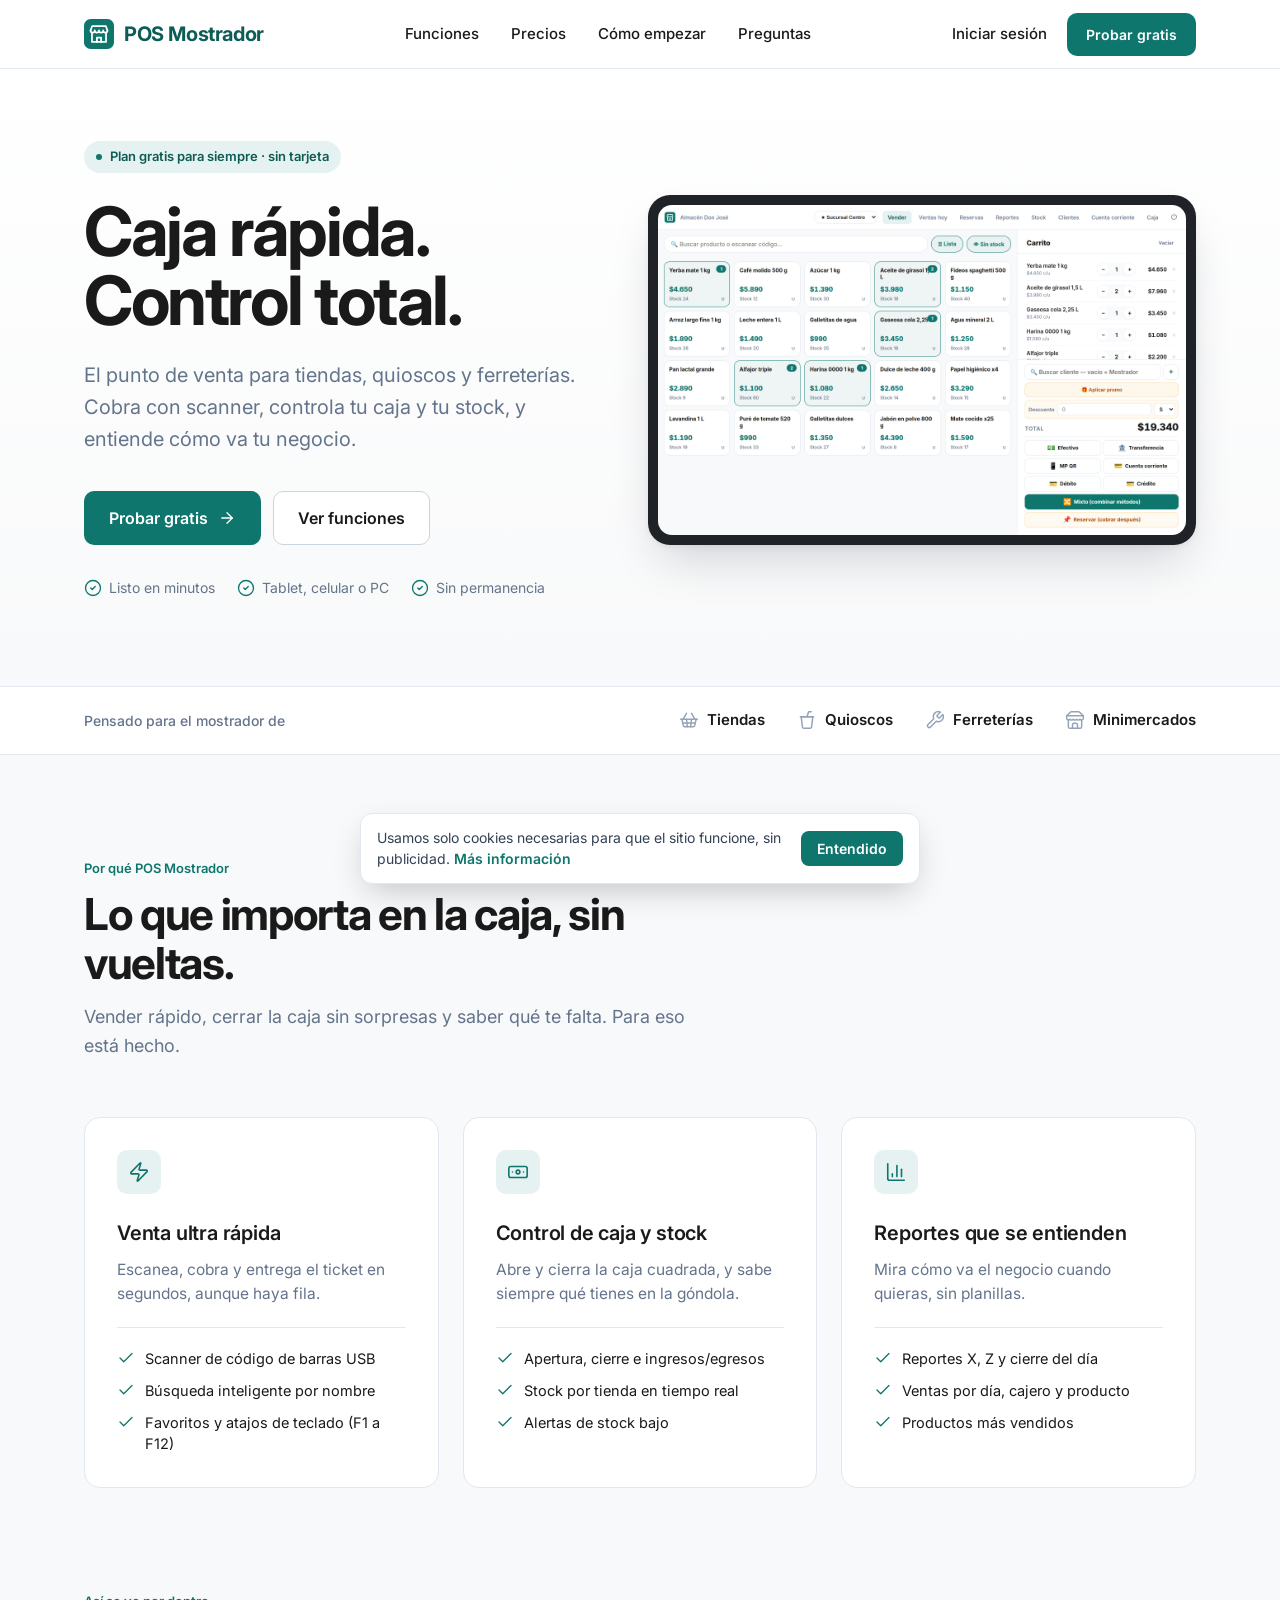
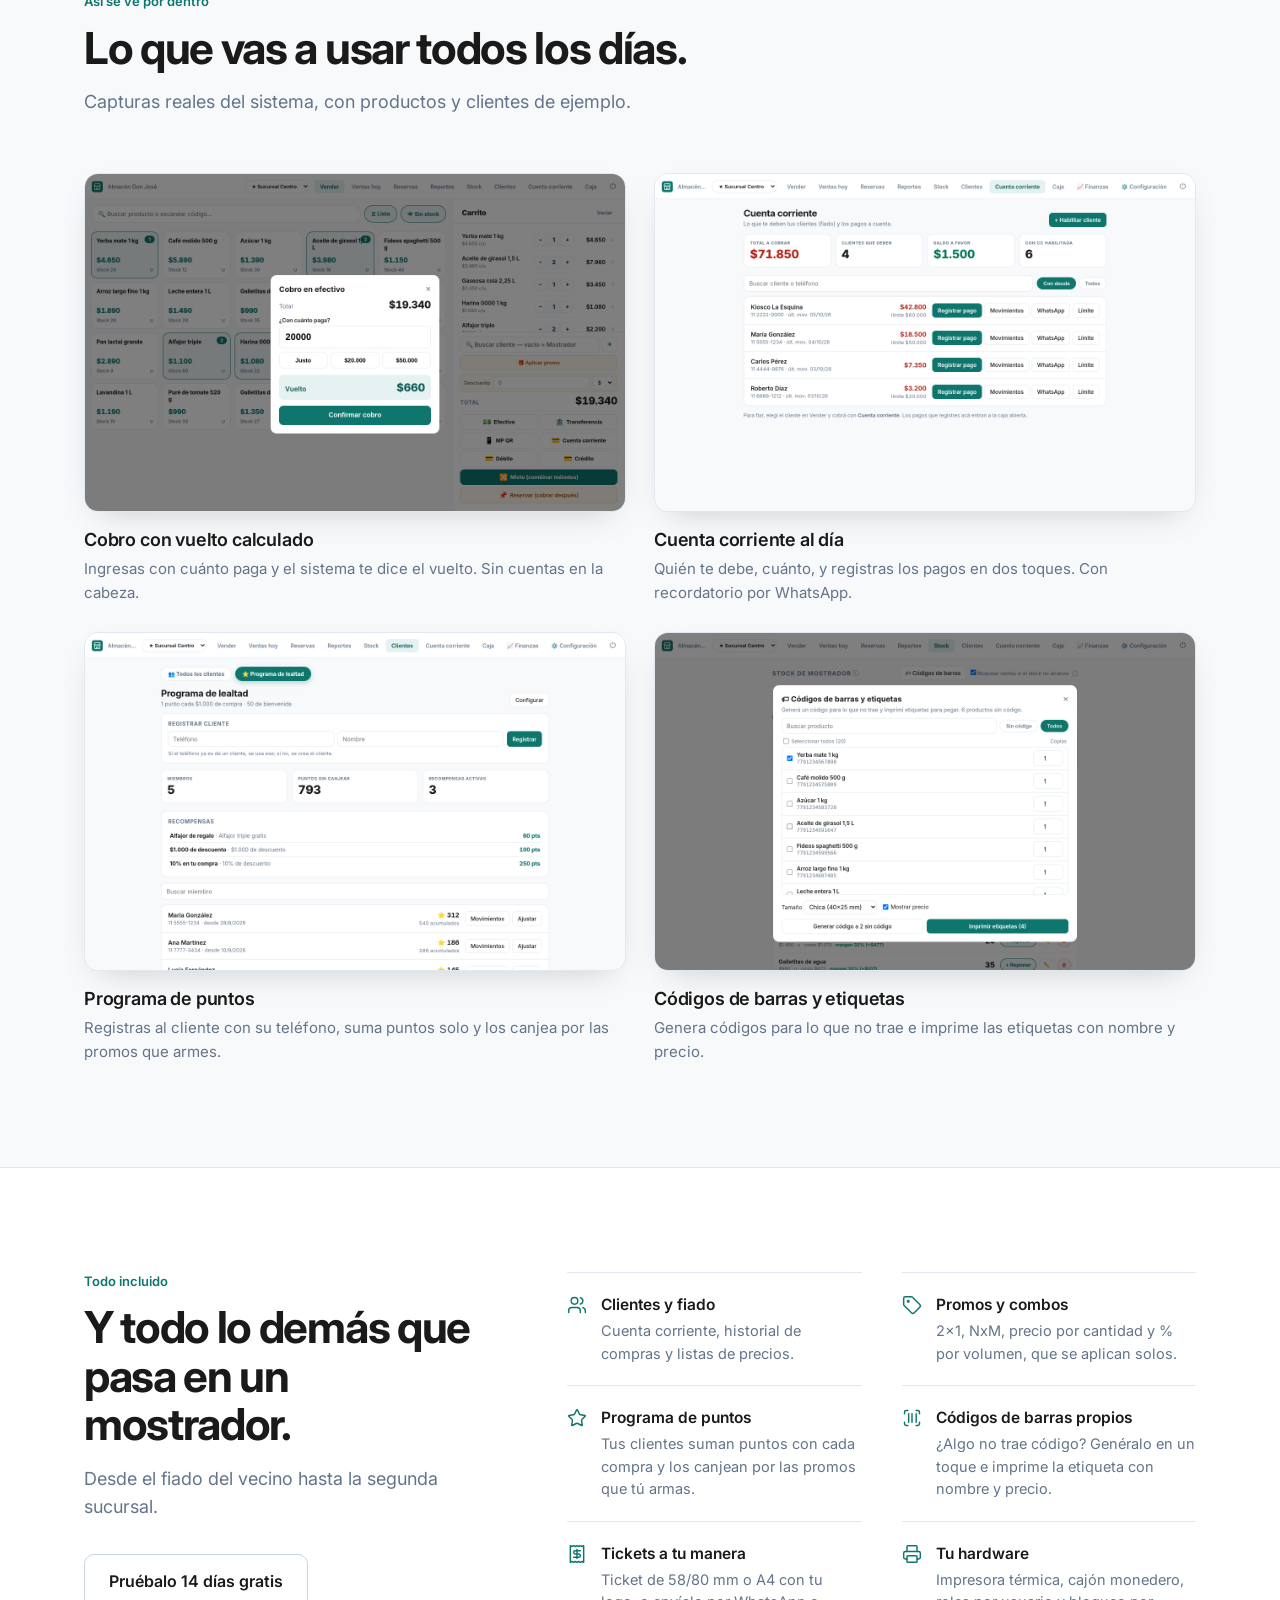
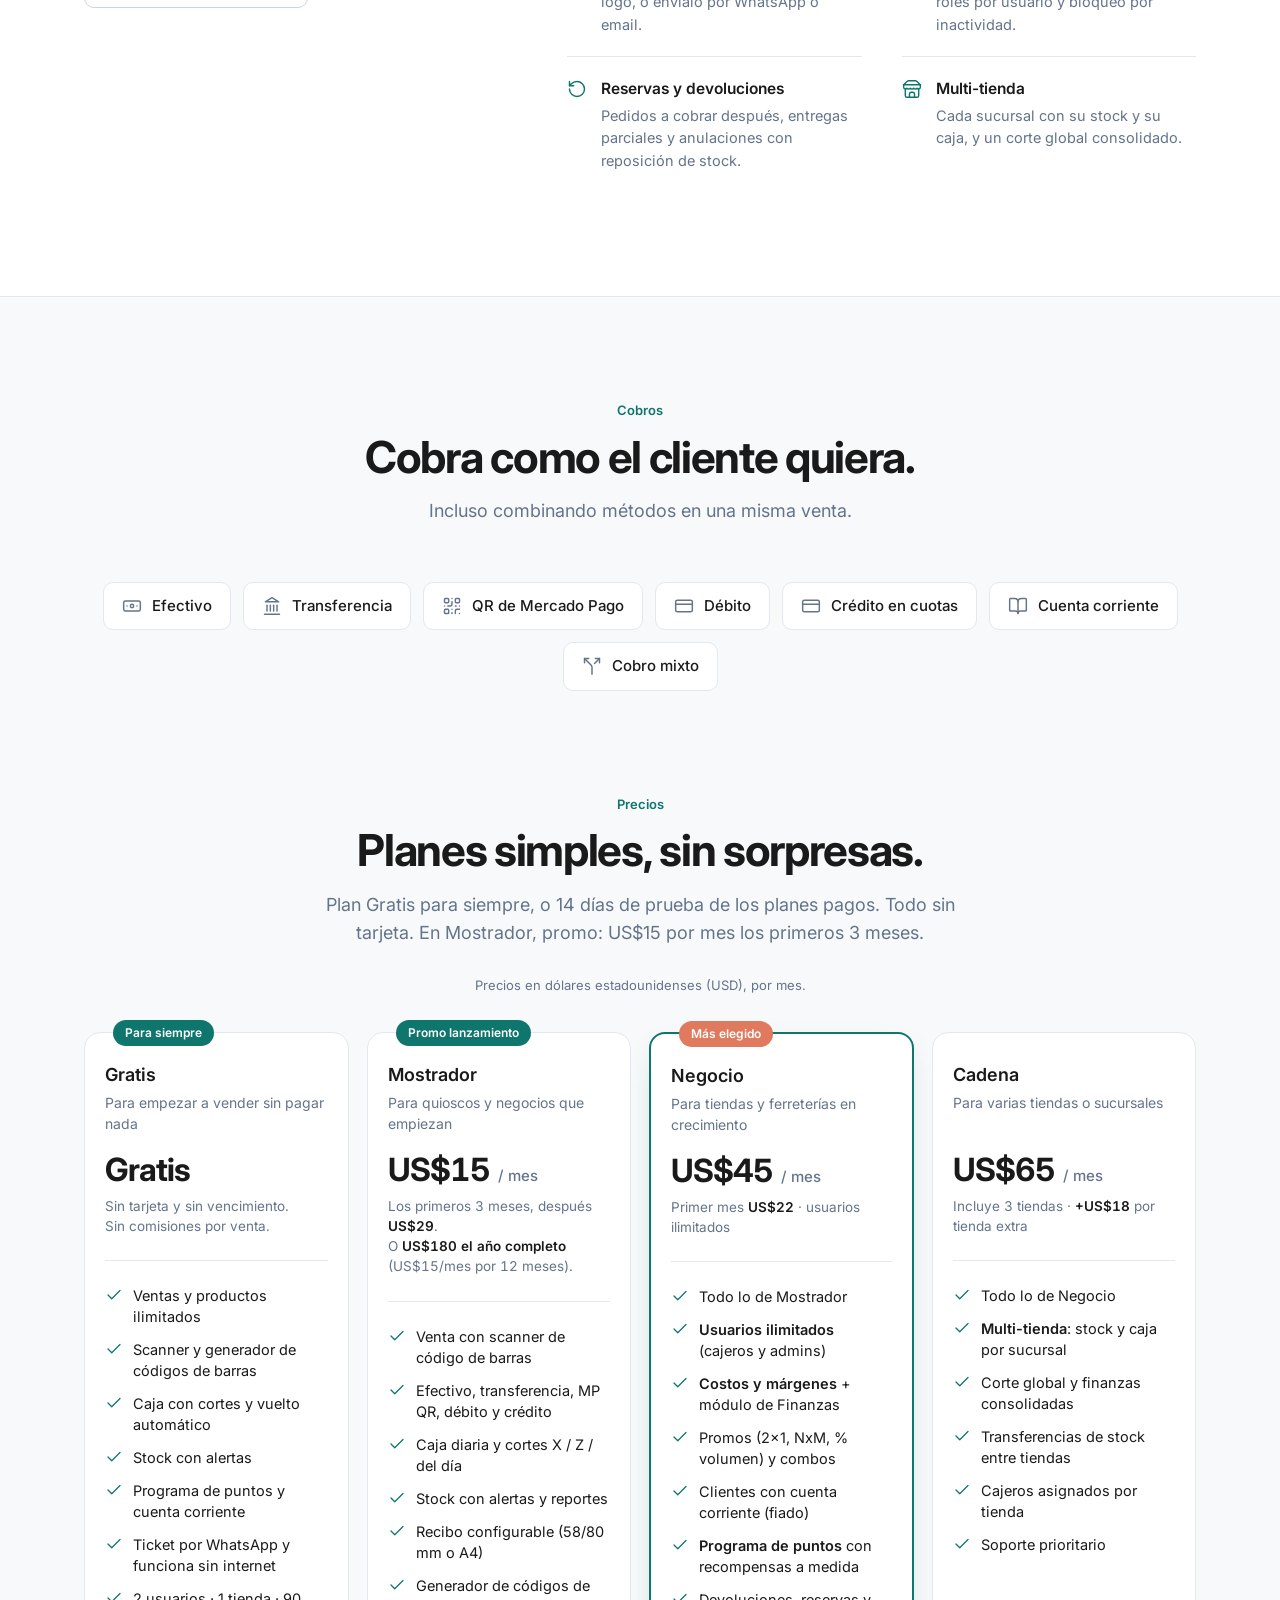
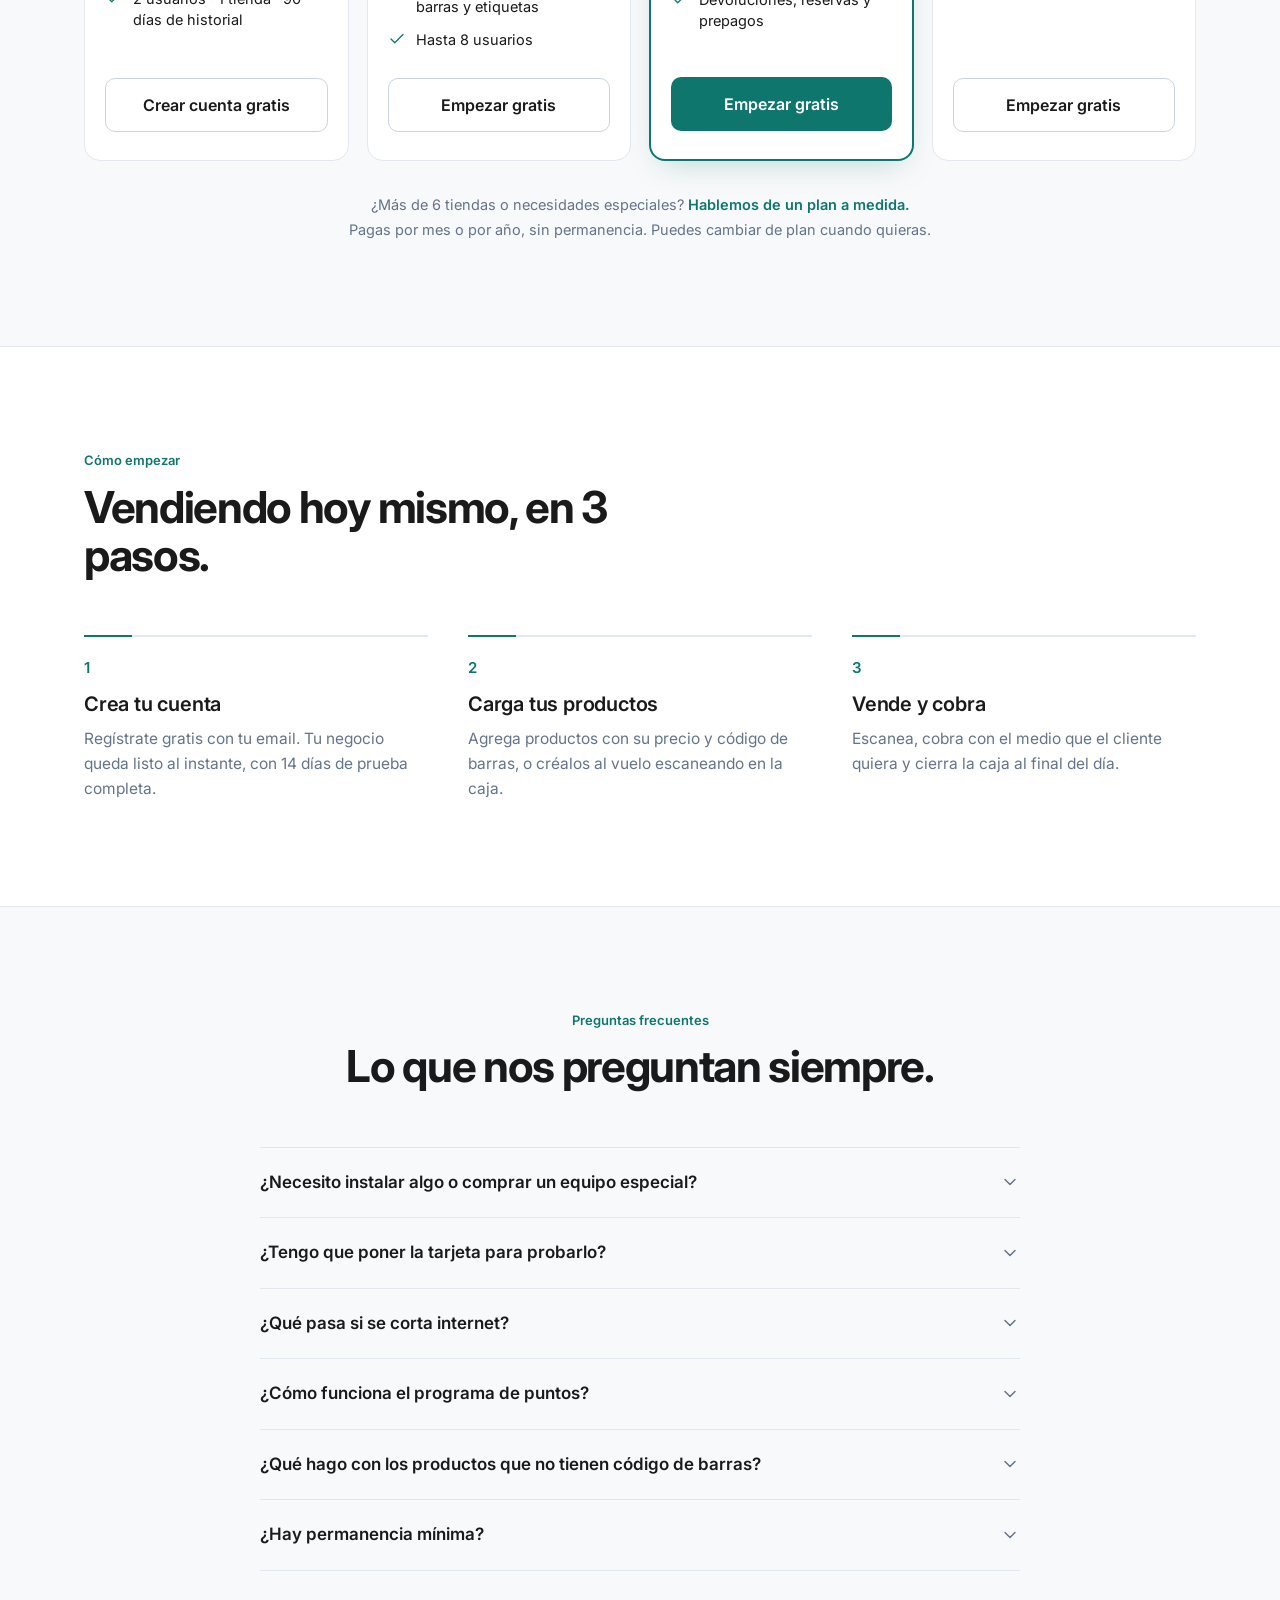
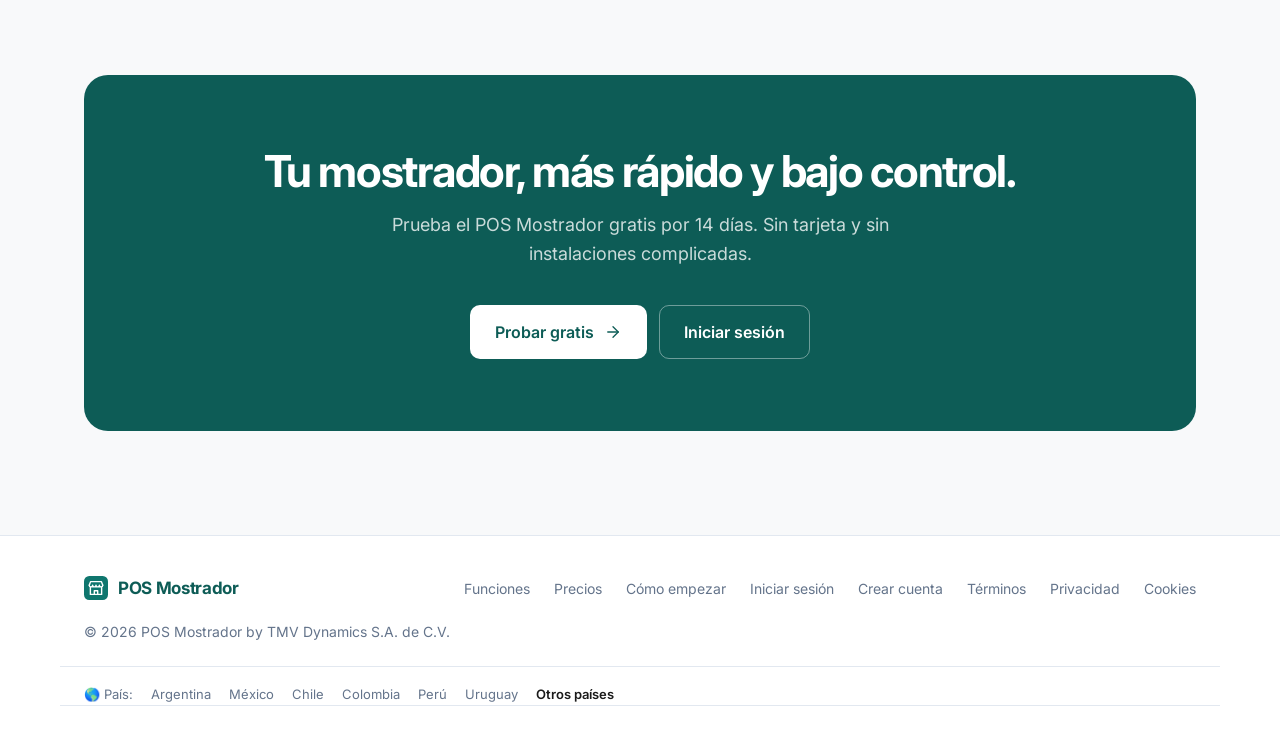
==== commit 06cadb54: "Términos, aviso de privacidad, cookies y registro de aceptación - terminos.html, privacidad.html (co" ====
--- a/index.html
+++ b/index.html
@@ -1,5 +1,5 @@
 <!DOCTYPE html>
-<html lang="es">
+<html lang="es-AR" data-pais="AR">
 <head>
 <meta charset="UTF-8">
 <meta name="viewport" content="width=device-width, initial-scale=1.0">
@@ -10,6 +10,17 @@
 <meta property="og:title" content="POS Mostrador — Caja rápida. Control total.">
 <meta property="og:description" content="El punto de venta para tu almacén, kiosco o ferretería. Scanner, caja, stock, reportes y programa de puntos, todo en uno.">
 <title>POS Mostrador — Punto de venta para almacenes, kioscos y ferreterías</title>
+<link rel="canonical" href="https://pos.trackmyvend.com/">
+<!-- hreflang:inicio -->
+<link rel="alternate" hreflang="es-AR" href="https://pos.trackmyvend.com/">
+<link rel="alternate" hreflang="es-MX" href="https://pos.trackmyvend.com/mx/">
+<link rel="alternate" hreflang="es-CL" href="https://pos.trackmyvend.com/cl/">
+<link rel="alternate" hreflang="es-CO" href="https://pos.trackmyvend.com/co/">
+<link rel="alternate" hreflang="es-PE" href="https://pos.trackmyvend.com/pe/">
+<link rel="alternate" hreflang="es-UY" href="https://pos.trackmyvend.com/uy/">
+<link rel="alternate" hreflang="es" href="https://pos.trackmyvend.com/intl/">
+<link rel="alternate" hreflang="x-default" href="https://pos.trackmyvend.com/">
+<!-- hreflang:fin -->
 <link rel="icon" type="image/svg+xml" href="icon.svg">
 <link rel="manifest" href="manifest.webmanifest">
 <link rel="preconnect" href="https://fonts.googleapis.com">
@@ -145,9 +156,10 @@
   .price-grid.con-gratis .price-amt{font-size:32px}
   @media(max-width:1100px){.price-grid.con-gratis{grid-template-columns:repeat(2,1fr);max-width:none}}
   @media(max-width:640px){.price-grid.con-gratis{grid-template-columns:1fr}}
-  .pais-row{display:flex;align-items:center;justify-content:center;gap:10px;flex-wrap:wrap;margin:-24px 0 36px;font-size:14px;color:var(--text-2)}
-  .pais-row select{padding:8px 12px;border:1px solid #CBD5E1;border-radius:10px;font-family:inherit;font-size:14px;background:#fff;color:var(--text);cursor:pointer}
-  .pais-moneda{width:100%;text-align:center;font-size:13px}
+  .pais-moneda{text-align:center;font-size:13px;color:var(--text-2);margin:-28px 0 36px}
+  .paises{border-top:1px solid var(--border);margin-top:24px;padding-top:18px;display:flex;flex-wrap:wrap;gap:6px 18px;font-size:13px;color:var(--text-2)}
+  .paises a:hover{color:var(--text)}
+  .paises a[aria-current]{color:var(--text);font-weight:600}
   .price-name{font-size:18px;font-weight:600}
   .price-for{font-size:14px;color:var(--text-2);margin-top:4px;min-height:42px}
   .price-amt{font-size:40px;font-weight:700;letter-spacing:-.03em;margin-top:20px;line-height:1}
@@ -245,7 +257,7 @@
     </div>
     <div class="nav-right">
       <a class="lnk" href="login.html">Iniciar sesión</a>
-      <a class="btn btn-primary btn-sm" href="signup.html">Probar gratis</a>
+      <a class="btn btn-primary btn-sm" href="signup.html?pais=AR">Probar gratis</a>
     </div>
   </div>
 </nav>
@@ -257,7 +269,7 @@
       <h1>Caja rápida.<br>Control total.</h1>
       <p class="lead">El punto de venta para almacenes, kioscos y ferreterías. Cobrá con scanner, controlá tu caja y tu stock, y entendé cómo va tu negocio.</p>
       <div class="cta-row">
-        <a class="btn btn-primary" href="signup.html">Probar gratis <svg class="ic"><use href="#i-arrow"/></svg></a>
+        <a class="btn btn-primary" href="signup.html?pais=AR">Probar gratis <svg class="ic"><use href="#i-arrow"/></svg></a>
         <a class="btn btn-outline" href="#funciones">Ver funciones</a>
       </div>
       <div class="checks">
@@ -364,7 +376,7 @@
       <div class="kicker">Todo incluido</div>
       <h2>Y todo lo demás que pasa en un mostrador.</h2>
       <p>Desde el fiado del vecino hasta la segunda sucursal.</p>
-      <a class="btn btn-outline" href="signup.html">Probalo 14 días gratis</a>
+      <a class="btn btn-outline" href="signup.html?pais=AR">Probalo 14 días gratis</a>
     </div>
     <div class="feat-list">
       <div class="feat"><svg class="ic"><use href="#i-users"/></svg><div><h4>Clientes y fiado</h4><p>Cuenta corriente, historial de compras y listas de precios.</p></div></div>
@@ -406,19 +418,7 @@
       <p data-pp-texto>Todos arrancan con 14 días gratis, sin tarjeta. En Mostrador, promo de lanzamiento: <span data-pp="intro">$20.000</span> por mes los primeros 3 meses.</p>
     </div>
 
-    <div class="pais-row">
-      <label for="pais-sel">Precios para</label>
-      <select id="pais-sel" aria-label="País">
-        <option value="AR">🇦🇷 Argentina</option>
-        <option value="MX">🇲🇽 México</option>
-        <option value="CL">🇨🇱 Chile</option>
-        <option value="CO">🇨🇴 Colombia</option>
-        <option value="PE">🇵🇪 Perú</option>
-        <option value="UY">🇺🇾 Uruguay</option>
-        <option value="OT">🌎 Otro país (USD)</option>
-      </select>
-      <span class="pais-moneda" data-pp="moneda">Precios en pesos argentinos (ARS), por mes.</span>
-    </div>
+    <p class="pais-moneda" data-pp="moneda">Precios en pesos argentinos (ARS), por mes.</p>
 
     <div class="price-grid">
       <div class="price" id="price-gratis" hidden>
@@ -436,7 +436,7 @@
           <li><svg class="ic"><use href="#i-check"/></svg>Ticket por WhatsApp y funciona sin internet</li>
           <li><svg class="ic"><use href="#i-check"/></svg>2 usuarios · 1 tienda · 90 días de historial</li>
         </ul>
-        <a class="btn btn-outline" href="signup.html?plan=gratis">Crear cuenta gratis</a>
+        <a class="btn btn-outline" href="signup.html?plan=gratis&amp;pais=AR">Crear cuenta gratis</a>
       </div>
 
       <div class="price">
@@ -454,7 +454,7 @@
           <li><svg class="ic"><use href="#i-check"/></svg>Generador de códigos de barras y etiquetas</li>
           <li><svg class="ic"><use href="#i-check"/></svg>Hasta 8 usuarios</li>
         </ul>
-        <a class="btn btn-outline" href="signup.html?plan=mostrador">Empezar gratis</a>
+        <a class="btn btn-outline" href="signup.html?plan=mostrador&amp;pais=AR">Empezar gratis</a>
       </div>
 
       <div class="price pop">
@@ -472,7 +472,7 @@
           <li><svg class="ic"><use href="#i-check"/></svg><span><b>Programa de puntos</b> con recompensas a medida</span></li>
           <li><svg class="ic"><use href="#i-check"/></svg>Devoluciones, reservas y prepagos</li>
         </ul>
-        <a class="btn btn-primary" href="signup.html?plan=negocio">Empezar gratis</a>
+        <a class="btn btn-primary" href="signup.html?plan=negocio&amp;pais=AR">Empezar gratis</a>
       </div>
 
       <div class="price">
@@ -488,12 +488,12 @@
           <li><svg class="ic"><use href="#i-check"/></svg>Cajeros asignados por tienda</li>
           <li><svg class="ic"><use href="#i-check"/></svg>Soporte prioritario</li>
         </ul>
-        <a class="btn btn-outline" href="signup.html?plan=cadena">Empezar gratis</a>
+        <a class="btn btn-outline" href="signup.html?plan=cadena&amp;pais=AR">Empezar gratis</a>
       </div>
     </div>
 
     <div class="price-foot">
-      ¿Más de 6 tiendas o necesidades especiales? <a href="signup.html">Hablemos de un plan a medida.</a><br>
+      ¿Más de 6 tiendas o necesidades especiales? <a href="signup.html?pais=AR">Hablemos de un plan a medida.</a><br>
       Pagás por mes o por año, sin permanencia. Podés cambiar de plan cuando quieras.
     </div>
   </div>
@@ -563,7 +563,7 @@
       <h2>Tu mostrador, más rápido y bajo control.</h2>
       <p>Probá el POS Mostrador gratis por 14 días. Sin tarjeta y sin instalaciones complicadas.</p>
       <div class="cta-row">
-        <a class="btn btn-primary" href="signup.html">Probar gratis <svg class="ic"><use href="#i-arrow"/></svg></a>
+        <a class="btn btn-primary" href="signup.html?pais=AR">Probar gratis <svg class="ic"><use href="#i-arrow"/></svg></a>
         <a class="btn btn-outline" href="login.html">Iniciar sesión</a>
       </div>
     </div>
@@ -578,53 +578,57 @@
       <a href="#precios">Precios</a>
       <a href="#como">Cómo empezar</a>
       <a href="login.html">Iniciar sesión</a>
-      <a href="signup.html">Crear cuenta</a>
+      <a href="signup.html?pais=AR">Crear cuenta</a>
+      <a href="terminos.html">Términos</a>
+      <a href="privacidad.html">Privacidad</a>
+      <a href="cookies.html">Cookies</a>
     </div>
     <div>© <span id="year"></span> POS Mostrador by TMV Dynamics S.A.&nbsp;de&nbsp;C.V.</div>
   </div>
+  <nav class="wrap paises" aria-label="Otros países">
+    <span>🌎 País:</span>
+    <a href="./?pais=AR" data-pais-link="AR" aria-current="page">Argentina</a>
+    <a href="mx/" data-pais-link="MX">México</a>
+    <a href="cl/" data-pais-link="CL">Chile</a>
+    <a href="co/" data-pais-link="CO">Colombia</a>
+    <a href="pe/" data-pais-link="PE">Perú</a>
+    <a href="uy/" data-pais-link="UY">Uruguay</a>
+    <a href="intl/" data-pais-link="OT">Otros países</a>
+  </nav>
 </footer>
 
-<script src="js/pais.js?v=2"></script>
+<script src="js/pais.js?v=3"></script>
+<script src="js/aviso-cookies.js"></script>
 <script>
   document.getElementById('year').textContent = new Date().getFullYear();
 
-  // País del visitante: precios en su moneda y textos con "tú" fuera de AR/UY.
+  // Cada país tiene su propia landing (generadas con scripts/generar_landings.py).
+  // Esta es la de Argentina: si el visitante es de otro país, lo lleva a la suya.
   (function () {
     const P = window.PosPais;
     if (!P) return;
-    const sel = document.getElementById('pais-sel');
-    let pais = P.detectarPais();
-    if (!P.PAISES[pais].voseo) P.aplicarTuteo(document.body);
-
-    async function pintar() {
-      const info = P.PAISES[pais];
-      const pr = await P.precios(pais);
-      const f = n => P.fmt(n, info.moneda);
-      const set = (k, v) => document.querySelectorAll('[data-pp="' + k + '"]').forEach(el => { el.textContent = v; });
+    const pais = document.documentElement.dataset.pais || 'AR';
+    const params = new URLSearchParams(location.search);
+    if (pais === 'AR') {
+      if (params.get('pais') === 'AR') P.guardar('AR');
+      else {
+        const det = P.detectarPais();
+        const dir = { MX: 'mx/', CL: 'cl/', CO: 'co/', PE: 'pe/', UY: 'uy/', OT: 'intl/' }[det];
+        if (dir) { location.replace(dir + location.hash); return; }
+      }
+    } else {
+      P.guardar(pais);
+    }
+    // Los precios ya vienen en la página; se refrescan desde la base por si cambiaron.
+    P.precios(pais).then(pr => {
+      const f = n => P.fmt(n, P.PAISES[pais].moneda);
+      const set = (k, v) => { if (v == null) return; document.querySelectorAll('[data-pp="' + k + '"]').forEach(el => { el.textContent = f(v); }); };
       const m = pr.mostrador || {}, n = pr.negocio || {}, c = pr.cadena || {};
-      set('intro', f(m.precio_promo)); set('mostrador-promo', f(m.precio_promo)); set('mostrador-promo2', f(m.precio_promo));
-      set('mostrador-mensual', f(m.precio_mensual)); set('mostrador-anual', f(m.precio_anual));
-      set('negocio-mensual', f(n.precio_mensual)); set('negocio-primer', f(n.precio_primer_mes));
-      set('cadena-mensual', f(c.precio_mensual)); set('cadena-extra', f(c.precio_tienda_extra));
-      set('moneda', 'Precios en ' + info.monedaNombre + ' (' + info.moneda + '), por mes.');
-      // Plan Gratis: en todos los países menos Argentina.
-      const hayGratis = pais !== 'AR';
-      document.getElementById('price-gratis').hidden = !hayGratis;
-      document.querySelector('.price-grid').classList.toggle('con-gratis', hayGratis);
-      document.getElementById('eyebrow-txt').textContent = hayGratis ? 'Plan gratis para siempre · sin tarjeta' : '14 días de prueba · sin tarjeta';
-      const intro = document.querySelector('[data-pp-texto]');
-      if (hayGratis) intro.innerHTML = 'Plan Gratis para siempre, o 14 días de prueba de los planes pagos. Todo sin tarjeta. En Mostrador, promo: <span data-pp="intro">' + f(m.precio_promo) + '</span> por mes los primeros 3 meses.';
-      else intro.innerHTML = 'Todos arrancan con 14 días gratis, sin tarjeta. En Mostrador, promo de lanzamiento: <span data-pp="intro">' + f(m.precio_promo) + '</span> por mes los primeros 3 meses.';
-      // Los botones de registro llevan el país elegido.
-      document.querySelectorAll('a[href^="signup.html"]').forEach(a => {
-        const u = new URL(a.getAttribute('href'), location.href);
-        u.searchParams.set('pais', pais);
-        a.setAttribute('href', 'signup.html' + u.search);
-      });
-    }
-    sel.value = pais;
-    sel.addEventListener('change', () => { pais = sel.value; P.guardar(pais); pintar(); });
-    pintar();
+      set('intro', m.precio_promo); set('mostrador-promo', m.precio_promo); set('mostrador-promo2', m.precio_promo);
+      set('mostrador-mensual', m.precio_mensual); set('mostrador-anual', m.precio_anual);
+      set('negocio-mensual', n.precio_mensual); set('negocio-primer', n.precio_primer_mes);
+      set('cadena-mensual', c.precio_mensual); set('cadena-extra', c.precio_tienda_extra);
+    });
   })();
 </script>
 </body>
